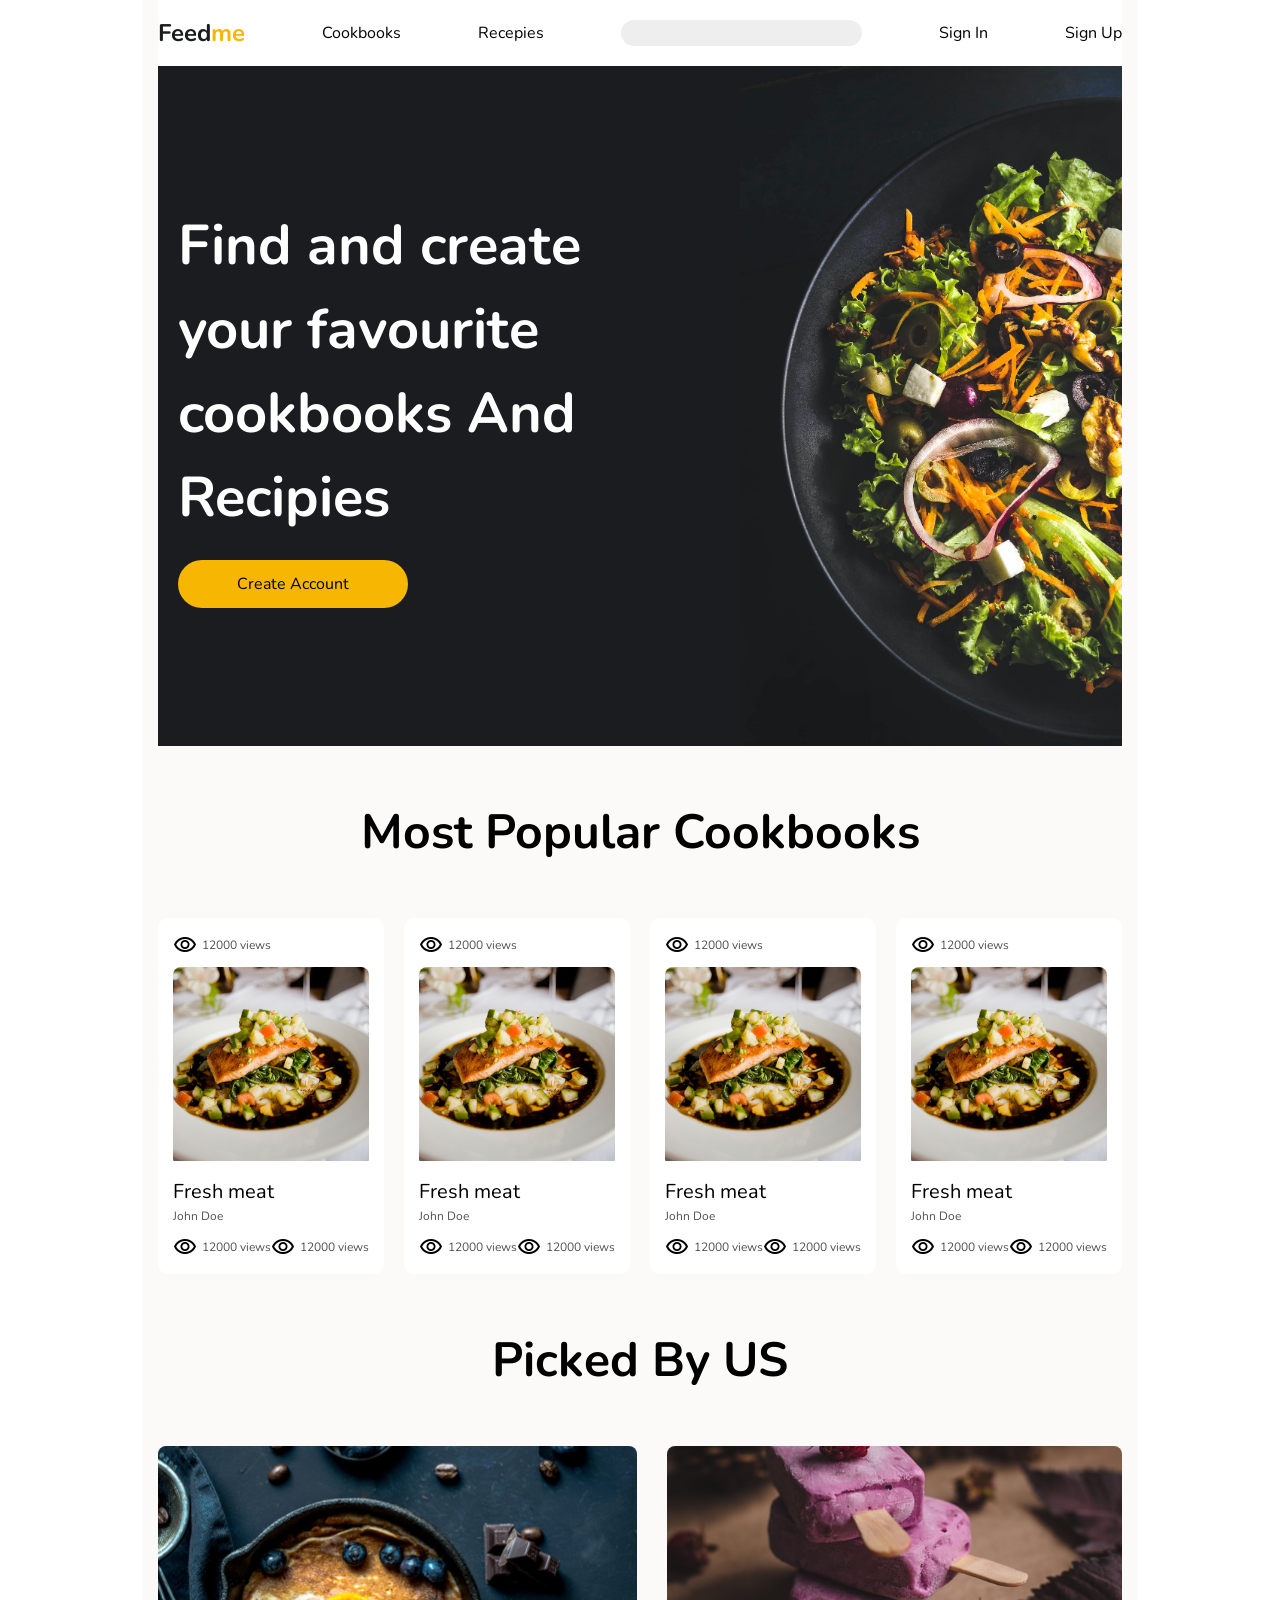
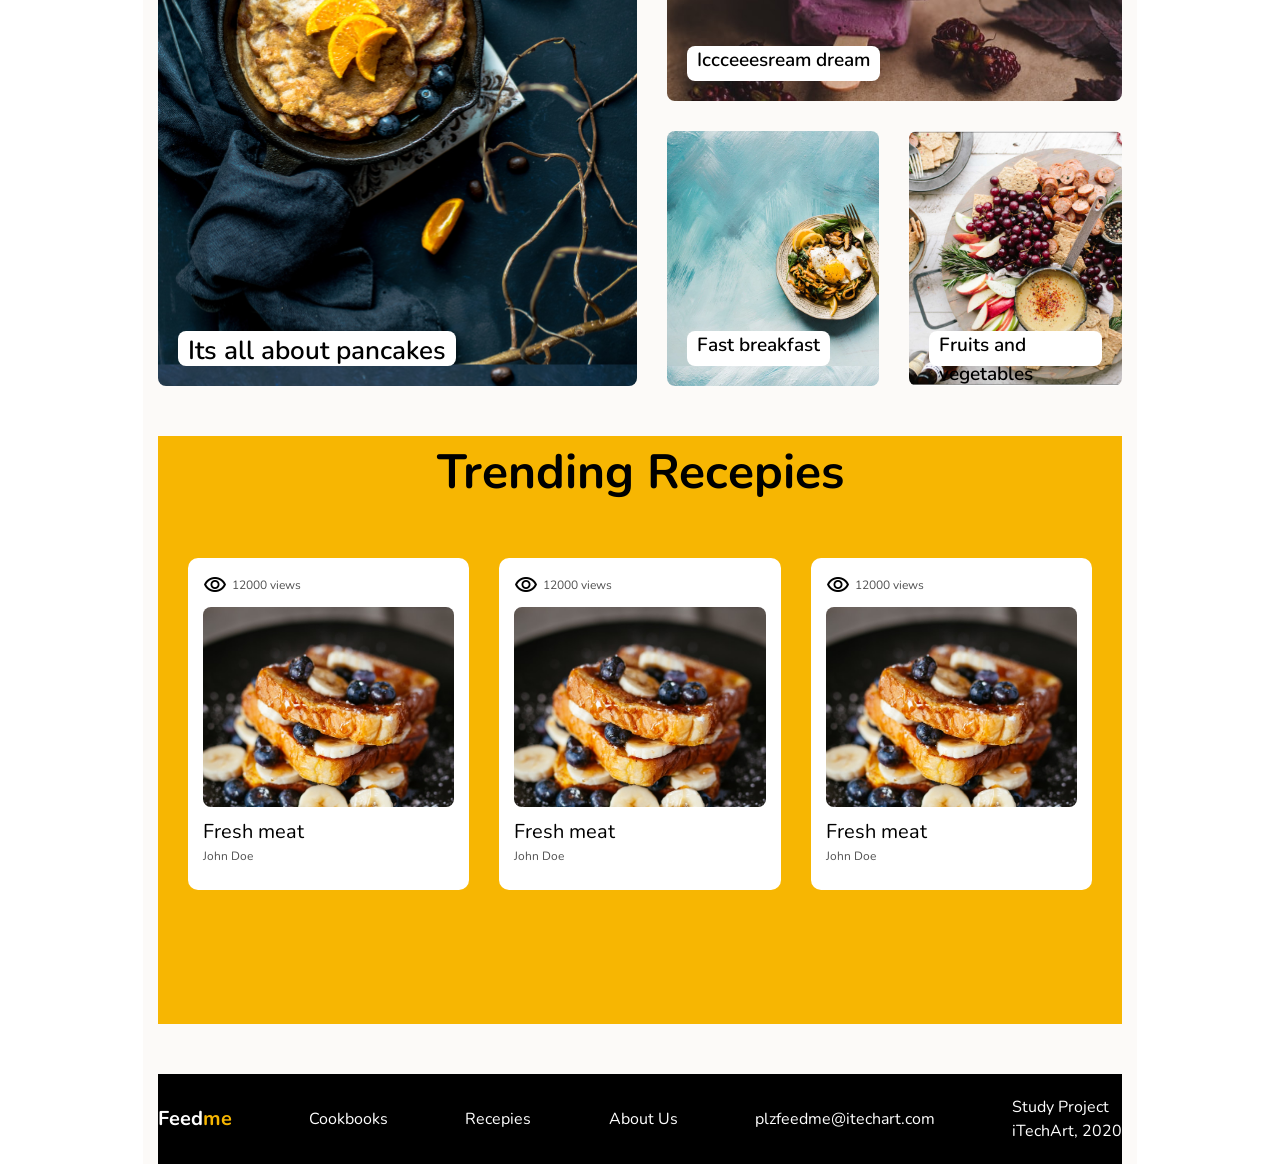
==== mainPage.html @ 3df7fd46 "main page added" ====
<!DOCTYPE html>
<html>
  <head>
    <title>main Page</title>
    <link rel="stylesheet" href="styles/CSSreset.css" />
    <link rel="stylesheet" href="styles/mainPage.css" />
    <link rel="stylesheet" href="styles/margin&padding.css" />
    <link rel="preconnect" href="https://fonts.googleapis.com" />
    <link rel="preconnect" href="https://fonts.gstatic.com" crossorigin />
    <link
      href="https://fonts.googleapis.com/css2?family=Nunito:ital,wght@0,200..1000;1,200..1000&display=swap"
      rel="stylesheet"
    />
    <link
      href="https://fonts.googleapis.com/css2?family=Material+Symbols+Outlined"
      rel="stylesheet"
    />
    <meta name="viewport" content="width=device-width" />
  </head>
  <body>
    <div class="container">
      <div class="main-page">
        <div class="navbar">
          <div class="navbar__items">
            <div class="logo">
              <span class="logo__feed">Feed</span
              ><span class="logo__me">me</span>
            </div>
            <a href="#" class="link-text">Cookbooks</a
            ><a href="#" class="link-text">Recepies</a>
            <input type="text" class="navbar__search" />
            <a href="#" class="link-text">Sign In</a
            ><a href="#" class="link-text">Sign Up</a>
          </div>
        </div>
        <div class="main-page__middle-part">
          <div class="hero">
            <div class="hero__left-part">
              <div class="hero__btn-title">
                <div class="hero__title">
                  Find and create <br />your favourite <br />cookbooks And
                  Recipies
                </div>
                <button class="hero__btn">Create Account</button>
              </div>
            </div>
            <div class="hero__right-part"></div>
          </div>
          <div class="middle-part__top">
            <div class="top__title mb-5 mt-5">
              <div class="title">Most Popular Cookbooks</div>
            </div>
            <div class="top__card-row">
              <div class="card">
                <div class="card__header">
                  <div class="symbol-text">
                    <span class="material-symbols-outlined symbol">
                      visibility
                    </span>

                    <div class="card__text">12000 views</div>
                  </div>
                </div>
                <div class="card__image">
                  <img src="/images/mainPage/imageRow/01.jpg" />
                </div>
                <div class="card__title-author">
                  <div class="card__title">Fresh meat</div>
                  <div class="card__text">John Doe</div>
                </div>
                <div class="card__footer">
                  <div class="symbol-text">
                    <span class="material-symbols-outlined symbol">
                      visibility
                    </span>

                    <div class="card__text">12000 views</div>
                  </div>

                  <div class="symbol-text">
                    <span class="material-symbols-outlined symbol">
                      visibility
                    </span>

                    <div class="card__text">12000 views</div>
                  </div>
                </div>
              </div>
              <div class="card">
                <div class="card__header">
                  <div class="symbol-text">
                    <span class="material-symbols-outlined symbol">
                      visibility
                    </span>

                    <div class="card__text">12000 views</div>
                  </div>
                </div>
                <div class="card__image">
                  <img src="/images/mainPage/imageRow/01.jpg" />
                </div>
                <div class="card__title-author">
                  <div class="card__title">Fresh meat</div>
                  <div class="card__text">John Doe</div>
                </div>
                <div class="card__footer">
                  <div class="symbol-text">
                    <span class="material-symbols-outlined symbol">
                      visibility
                    </span>

                    <div class="card__text">12000 views</div>
                  </div>

                  <div class="symbol-text">
                    <span class="material-symbols-outlined symbol">
                      visibility
                    </span>

                    <div class="card__text">12000 views</div>
                  </div>
                </div>
              </div>
              <div class="card">
                <div class="card__header">
                  <div class="symbol-text">
                    <span class="material-symbols-outlined symbol">
                      visibility
                    </span>

                    <div class="card__text">12000 views</div>
                  </div>
                </div>
                <div class="card__image">
                  <img src="/images/mainPage/imageRow/01.jpg" />
                </div>
                <div class="card__title-author">
                  <div class="card__title">Fresh meat</div>
                  <div class="card__text">John Doe</div>
                </div>
                <div class="card__footer">
                  <div class="symbol-text">
                    <span class="material-symbols-outlined symbol">
                      visibility
                    </span>

                    <div class="card__text">12000 views</div>
                  </div>

                  <div class="symbol-text">
                    <span class="material-symbols-outlined symbol">
                      visibility
                    </span>

                    <div class="card__text">12000 views</div>
                  </div>
                </div>
              </div>
              <div class="card">
                <div class="card__header">
                  <div class="symbol-text">
                    <span class="material-symbols-outlined symbol">
                      visibility
                    </span>

                    <div class="card__text">12000 views</div>
                  </div>
                </div>
                <div class="card__image">
                  <img src="/images/mainPage/imageRow/01.jpg" />
                </div>
                <div class="card__title-author">
                  <div class="card__title">Fresh meat</div>
                  <div class="card__text">John Doe</div>
                </div>
                <div class="card__footer">
                  <div class="symbol-text">
                    <span class="material-symbols-outlined symbol">
                      visibility
                    </span>

                    <div class="card__text">12000 views</div>
                  </div>

                  <div class="symbol-text">
                    <span class="material-symbols-outlined symbol">
                      visibility
                    </span>

                    <div class="card__text">12000 views</div>
                  </div>
                </div>
              </div>
            </div>
          </div>
          <div class="middle-part__center">
            <div class="title mt-5 mb-5">Picked By US</div>
            <div class="main-page__image-grid">
              <div class="image-grid">
                <div class="image-grid__left-part">
                  <div class="image-grid__text-field"></div>
                  <div class="image-grid__text">Its all about pancakes</div>
                </div>
                <div class="image-grid__right-part">
                  <div class="image-grid__rght-top">
                    <div
                      class="image-grid__text --text-image-grid-is-middle-size"
                    >
                      Iccceeesream dream
                    </div>
                  </div>
                  <div class="image-grid__rght-btm">
                    <div class="image-grid__rght-btm-rght">
                      <div
                        class="image-grid__text --text-image-grid-is-middle-size"
                      >
                        Fast breakfast
                      </div>
                    </div>
                    <div class="image-grid__rght-btm-lft">
                      <div
                        class="image-grid__text --text-image-grid-is-middle-size"
                      >
                        Fruits and vegetables
                      </div>
                    </div>
                  </div>
                </div>
              </div>
            </div>
          </div>
          <div class="middle-part__bottom mt-5 mb-5">
            <div class="title mt-5 mb-5">Trending Recepies</div>
            <div class="image-row__bottom">
              <div class="card card--bottom">
                <div class="card__header">
                  <div class="symbol-text">
                    <span class="material-symbols-outlined symbol">
                      visibility
                    </span>

                    <div class="card__text">12000 views</div>
                  </div>
                </div>
                <div class="card__image card__image--bottom"></div>
                <div class="card__title-author">
                  <div class="card__title">Fresh meat</div>
                  <div class="card__text">John Doe</div>
                </div>
              </div>
              <div class="card card--bottom">
                <div class="card__header">
                  <div class="symbol-text">
                    <span class="material-symbols-outlined symbol">
                      visibility
                    </span>

                    <div class="card__text">12000 views</div>
                  </div>
                </div>
                <div class="card__image card__image--bottom"></div>
                <div class="card__title-author">
                  <div class="card__title">Fresh meat</div>
                  <div class="card__text">John Doe</div>
                </div>
              </div>
              <div class="card card--bottom">
                <div class="card__header">
                  <div class="symbol-text">
                    <span class="material-symbols-outlined symbol">
                      visibility
                    </span>

                    <div class="card__text">12000 views</div>
                  </div>
                </div>
                <div class="card__image card__image--bottom"></div>
                <div class="card__title-author">
                  <div class="card__title">Fresh meat</div>
                  <div class="card__text">John Doe</div>
                </div>
              </div>
            </div>
          </div>
          <div class="footer link-text--footer">
            <div class="logo logo--footer">
              <span class="logo__feed">Feed</span
              ><span class="logo__me">me</span>
            </div>
            <a href="#" class="link-text link-text--footer">Cookbooks</a>
            <a href="#" class="link-text link-text--footer">Recepies</a>
            <a href="#" class="link-text link-text--footer">About Us</a>
            <div class="link-text link-text--footer">
              plzfeedme@itechart.com
            </div>
            <div class="link-text link-text--footer">
              <span>Study Project</span><br />
              <span style="font-size: 16px">iTechArt, 2020</span>
            </div>
          </div>
        </div>
      </div>
    </div>
  </body>
</html>
---- styles/CSSreset.css ----
/* 1. Use a more-intuitive box-sizing model */
*,
*::before,
*::after {
  box-sizing: border-box;
}

/* 2. Remove default margin */
* {
  margin: 0;
}

/* 3. Enable keyword animations */
@media (prefers-reduced-motion: no-preference) {
  html {
    interpolate-size: allow-keywords;
  }
}

body {
  /* 4. Add accessible line-height */
  line-height: 1.5;
  /* 5. Improve text rendering */
  -webkit-font-smoothing: antialiased;
}

/* 6. Improve media defaults */
img,
picture,
video,
canvas,
svg {
  display: block;
  max-width: 100%;
}

/* 7. Inherit fonts for form controls */
input,
button,
textarea,
select {
  font: inherit;
}

/* 8. Avoid text overflows */
p,
h1,
h2,
h3,
h4,
h5,
h6 {
  overflow-wrap: break-word;
}

/* 9. Improve line wrapping */
p {
  text-wrap: pretty;
}
h1,
h2,
h3,
h4,
h5,
h6 {
  text-wrap: balance;
}

/*
  10. Create a root stacking context
*/
#root,
#__next {
  isolation: isolate;
}
---- styles/mainPage.css ----
/* body {
  font-family: nunito;
  background-color: #eeeaeb;
  padding-bottom: 1000px;
}
.main-page-container__navbar {
  height: 65px;
  background-color: white;
  display: flex;
  align-items: center;
  justify-content: space-between;
}
.navbar-link__righr-part {
  display: flex;
  column-gap: 100px;
}
.navbar-link__left-part {
  display: flex;
  column-gap: 100px;
}
.navbar-items__logo {
  font-size: 24px;
  font-weight: bold;
}
.logo__right-part {
  color: #f7b602;
}

.navbar-items__link a {
  font-weight: 400;
  font-size: 16px;
  color: black;
  text-decoration: none;
}
.navbar-items__search-field {
}
.navbar-items__search-field input {
  height: 35px;
  border-radius: 37px;
  border-width: 0px;
  background-color: #eeeeee;
  width: 381px;
}
.main-page-container__title {
  background-color: #1b1c20;
  height: 680px;
  display: flex;
  justify-content: space-between;
  align-items: center;
}
.title__left-part {
}
.left-part__title {
  font-size: 56px;
  font-weight: 800;
  color: white;
  width: 640px;
}
.left-part__buttom button {
  color: black;
  width: 230px;
  height: 48px;
  background-color: #f7b602;
  font-size: 20px;
  font-weight: 600;
  border-radius: 38px;
  border-width: 0px;
}
.title__right-part {
  height: 680px;
  width: 45%;
  overflow: hidden;
  position: relative;
}
.title__right-part img {
  height: auto;
  width: 100%;
  position: absolute;
  top: -400px;
  left: 200px;
}
.main-page-container__main {
  display: flex;
  flex-direction: column;
}
.main__title {
  display: flex;
  width: 1fr;
  justify-content: center;
  font-size: 36px;
  color: black;
  font-weight: 700;
}
.main__image-row {
  display: flex;
  justify-content: space-between;
}

.image-row__frame-with-picture {
  border-radius: 10px;
  background-color: white;
  width: 255px;
  padding: 20px 20px 20px 20px;
  display: flex;
  flex-direction: column;
  justify-content: center;
}

.frame-with-picture__icon-text {
  display: flex;
  flex-direction: row;
  align-items: center;
  column-gap: 5px;
}
.material-symbols-outlined {
  font-variation-settings: "FILL" 0, "wght" 400, "GRAD" 0, "opsz" 48;

  font-size: 16px;
  color: #515151;
  vertical-align: middle;
}

.icon-text__text {
  font-size: 12px;
  color: #515151;
  font-weight: 400;
}

.frame-with-picture__image {
  width: 1fr;
  height: 215px;
  border-radius: 8px;
  overflow: hidden;
  position: relative;
}

.frame-with-picture__image img {
  height: auto;
  width: 100%;
  position: absolute;
  top: -100px;
  left: 0px;
}

.frame-with-picture__image-base-set {
  width: 1fr;
  height: 215px;
  border-radius: 8px;
  overflow: hidden;
  position: relative;
}

.frame-with-picture__image-base-set img {
  height: 100%;
  width: 100%;
  position: absolute;
}

.title__title {
  font-size: 20px;
  font-weight: 600;
}
.title__author {
  color: #474747;
  font-size: 12px;
}
.frame-with-picture__footer {
  display: flex;
  justify-content: space-between;
}

.image-grid__images {
  display: flex;
  column-gap: 20px;
}
.images__left-part {
  display: flex;
  align-items: end;
  width: 540px;
  height: 540px;
  background-image: url(/images/mainPage/imageGrid/02.jpg);
  background-size: cover;
  background-position: 0px -120px;
  border-radius: 8px;
  padding: 20px 20px 20px 20px;
}

.left-part__text {
  width: fit-content;
  font-weight: 600px;
  font-size: 26px;
  background-color: white;
  padding: 8px 8px 8px 8px;
  border-radius: 4px;
}
.images__right-part {
  display: flex;
  flex-direction: column;
  align-items: end;
  width: 540px;
  height: 255px;
  background-image: url(/images/mainPage/imageGrid/03.jpg);
  background-size: cover;
  background-position: 0px -270px;
  border-radius: 8px;
  padding: 20px 20px 20px 20px;
}
.image-grid__rght-top {
}
.image-grid__rght-btm {
  display: flex;
}
.image-grid__rght-btm-lft {
  display: flex;
  align-items: end;
  width: 540px;
  height: 255px;
  background-image: url(/images/mainPage/imageGrid/01.jpg);
  background-size: cover;
  background-position: 0px -270px;
  border-radius: 8px;
  padding: 20px 20px 20px 20px;
}

.image-grid__rght-btm-rght {
  display: flex;
  align-items: end;
  width: 540px;
  height: 255px;
  background-image: url(/images/mainPage/imageGrid/04.jpg);
  background-size: cover;
  background-position: 0px -270px;
  border-radius: 8px;
  padding: 20px 20px 20px 20px;
} */

body {
  display: flex;
  justify-content: center;
}
.container {
  display: flex;
  min-height: 100%;
  overflow: hidden;
  flex-direction: column;
}
.main-page {
  font-family: Nunito;
  background-color: #fcfaf8;
  max-width: 1140px;

  padding: 0 15px 0 15px;
}
.navbar {
  padding: 15px 0 15px 0;
  background-color: white;
}
.navbar__items {
  align-items: center;
  display: flex;
  justify-content: space-between;
  column-gap: 20px;
}
.logo {
  font-size: 24px;
  font-weight: 700;
  color: #1b1c20;
}

.logo__me {
  color: #f7b602;
}
.link-text {
  text-decoration: none;
  color: black;
  font-size: 16px;
  font-weight: 400;
}

.logo--footer {
  color: white;
  font-size: 20px;
  text-decoration: none;
}
.navbar__search {
  width: 25%;
  border-width: 0px;
  background-color: #eeeeee;
  border-radius: 37px;
}

.symbol-text {
  display: flex;
  flex-direction: row;
  justify-content: left;
}

.hero {
  display: flex;
  background-color: #1b1c20;
  justify-content: space-between;
  height: 680px;
}
.hero__left-part {
  display: flex;
  flex-direction: row;
  align-items: center;
  width: 50%;
  justify-content: start;
}

.hero__btn-title {
  display: flex;
  flex-direction: column;
  row-gap: 20px;
  padding-left: 20px;
}

.hero__title {
  font-size: 56px;
  color: white;
  font-weight: 700;
  width: 100%;
}
.hero__btn {
  background-color: #f7b602;
  width: 230px;
  color: black;
  border-width: 0px;
  border-radius: 38px;
  height: 48px;
  justify-content: start;
}
.hero__right-part {
  width: 50%;
  background-image: url(/images/mainPage/titleImage.jpg);
  background-size: 150%;
  background-position: 100px -300px;
  overflow: hidden;
  background-repeat: no-repeat;
}

.title {
  color: black;
  font-size: 48px;
  font-weight: 700;
  display: flex;
  justify-content: center;
  align-items: center;
}
.top__card-row {
  display: flex;
  column-gap: 20px;
  justify-content: space-between;
}
.card {
  background-color: white;
  display: flex;
  flex-direction: column;
  width: 25%;
  padding: 15px 15px 15px 15px;
  border-radius: 10px;
}
.card__header {
  margin-bottom: 10px;
}
.symbol-text {
  display: flex;
  flex-direction: row;
  gap: 5px;
  align-items: center;
}

.card__text {
  font-size: 12px;
  color: #515151;
}
.card__image {
  width: 100%;
  height: 200px;
  overflow: hidden;
  position: relative;
  border-radius: 8px;
  margin-bottom: 10px;
}
.card__image img {
  position: absolute;
  object-fit: contain;
  width: auto;
  height: auto;
  top: -100px;
}
.card__title {
  font-size: 20px;
}
.card__title-author {
  margin-bottom: 10px;
}

.card__footer {
  display: flex;
  justify-content: space-between;
}
.middle-part__center {
  display: flex;
  flex-direction: column;
}

.image-grid {
  display: flex;
  flex-direction: row;
  column-gap: 30px;
  justify-content: center;
}
.image-grid__left-part {
  background-image: url(/images/mainPage/imageGrid/02.jpg);
  background-size: cover;
  background-position: -0px -200px;
  width: 50%;
  height: 540px;
  padding: 20px 20px 20px 20px;
  display: flex;
  align-items: end;
  border-radius: 8px;
}

.image-grid__text {
  color: black;
  width: fit-content;
  background-color: white;
  height: 35px;
  font-weight: 600;
  font-size: 26px;
  border-radius: 8px;
  padding: 0 10px 0 10px;
}

.--text-image-grid-is-middle-size {
  font-size: 19px;
}
.image-grid__right-part {
  display: flex;
  flex-direction: column;
  row-gap: 30px;
}
.image-grid__rght-top {
  background-image: url(/images/mainPage/imageGrid/03.jpg);
  background-size: cover;
  background-position: -0px -280px;
  width: 100%;
  height: 50%;
  padding: 20px 20px 20px 20px;
  display: flex;
  align-items: end;
  border-radius: 8px;
}
.image-grid__rght-btm {
  display: flex;
  column-gap: 30px;
}
.image-grid__rght-btm-rght {
  background-image: url(/images/mainPage/imageGrid/01.png);
  background-size: cover;
  background-position: -80px -20px;
  width: 50%;
  height: 100%;
  padding: 20px 20px 20px 20px;
  display: flex;
  align-items: end;
  border-radius: 8px;
}
.image-grid__rght-btm-lft {
  background-image: url(/images/mainPage/imageGrid/04.png);
  background-size: cover;
  background-position: -0px -px;
  width: 50%;
  height: 255px;
  padding: 20px 20px 20px 20px;
  display: flex;
  align-items: end;
  border-radius: 8px;
}

.middle-part__bottom {
  background-color: #f7b602;
  height: 588px;
  padding: 0 30px 0 30px;
}

.card--bottom {
  width: 33.3333%;
  display: flex;
  flex-direction: column;
  justify-content: center;
}
.card__image--bottom {
  background-image: url(/images/mainPage/ImageRowBottom/01.jpg);
  background-repeat: no-repeat;
  background-size: cover;
}

.image-row__bottom {
  display: flex;
  column-gap: 30px;
  justify-content: space-between;
}

.footer {
  align-items: center;
  background-color: black;
  height: 90px;
  display: flex;
  justify-content: space-between;
}

.link-text--footer {
  color: white;
}

@media (max-width: 1140px) {
  .main-page {
    max-width: 970px;
  }

  .image-grid {
    display: flex;
    flex-direction: row;
    column-gap: 30px;
    justify-content: center;
  }
  .image-grid__left-part {
    background-image: url(/images/mainPage/imageGrid/02.jpg);
    background-size: cover;
    background-position: -0px -100px;
    width: 50%;

    padding: 20px 20px 20px 20px;
    display: flex;
    align-items: end;
    border-radius: 8px;
  }

  .image-grid__text {
    color: black;
    width: fit-content;
    background-color: white;
    height: auto;
    font-weight: 600;
    font-size: 26px;
    border-radius: 8px;
    padding: 0 10px 0 10px;
  }

  .--text-image-grid-is-middle-size {
    font-size: 15px;
  }
  .image-grid__right-part {
    display: flex;
    flex-direction: column;
    row-gap: 30px;
  }
  .image-grid__rght-top {
    background-image: url(/images/mainPage/imageGrid/03.jpg);
    background-size: cover;
    background-position: -0px -200px;
    width: 100%;
    height: 50%;
    padding: 20px 20px 20px 20px;
    display: flex;
    align-items: end;
    border-radius: 8px;
  }
  .image-grid__rght-btm {
    display: flex;
    column-gap: 30px;
  }
  .image-grid__rght-btm-rght {
    background-image: url(/images/mainPage/imageGrid/01.png);
    background-size: cover;
    background-position: -150px -20px;
    width: 50%;
    height: 100%;
    padding: 20px 20px 20px 20px;
    display: flex;
    align-items: end;
    border-radius: 8px;
  }
  .image-grid__rght-btm-lft {
    background-image: url(/images/mainPage/imageGrid/04.png);
    background-size: cover;
    background-position: -0px -px;
    width: 50%;
    height: 255px;
    padding: 20px 20px 20px 20px;
    display: flex;
    align-items: end;
    border-radius: 8px;
  }
}

@media (max-width: 992px) {
  .main-page {
    max-width: 750px;
  }
  .hero {
    display: flex;
    background-color: #1b1c20;
    justify-content: space-between;
    height: 680px;
  }
  .hero__left-part {
    display: flex;
    flex-direction: row;
    align-items: center;
    width: 100%;
    justify-content: center;
  }

  .hero__btn-title {
    display: flex;
    flex-direction: column;
    row-gap: 20px;
    padding-left: 20px;
  }

  .hero__title {
    font-size: 56px;
    color: white;
    font-weight: 700;
    width: 100%;
    text-align: center;
  }
  .hero__btn {
    background-color: #f7b602;
    width: 230px;
    color: black;
    border-width: 0px;
    border-radius: 38px;
    height: 48px;
    margin: auto;
  }
  .hero__right-part {
    width: 0%;
    background-image: none;
  }
  .top__card-row {
    display: grid;
    grid-template-columns: 1fr 1fr;
    grid-template-rows: auto;
    gap: 20px;
  }

  .card {
    background-color: white;
    display: flex;
    width: 100%;
    flex-direction: column;
    padding: 15px 15px 15px 15px;
    border-radius: 10px;
  }
  .card__header {
    margin-bottom: 10px;
  }
  .symbol-text {
    display: flex;
    flex-direction: row;
    gap: 5px;
    align-items: center;
  }

  .card__text {
    font-size: 12px;
    color: #515151;
  }
  .card__image {
    width: 100%;
    height: 200px;
    overflow: hidden;
    position: relative;
    border-radius: 8px;
    margin-bottom: 10px;
  }
  .card__image img {
    position: absolute;
    object-fit: contain;
    width: auto;
    height: auto;
    top: -200px;
  }
  .card__title {
    font-size: 20px;
  }
  .card__title-author {
    margin-bottom: 10px;
  }

  .card__footer {
    display: flex;
    justify-content: space-between;
  }
  .image-grid {
    display: flex;
    flex-direction: row;
    column-gap: 10px;
    justify-content: center;
  }
  .image-grid__left-part {
    background-image: url(/images/mainPage/imageGrid/02.jpg);
    background-size: cover;
    background-position: -0px -150px;
    width: 50%;
    height: 300px;
    padding: 20px 20px 20px 20px;
    display: flex;
    align-items: end;
    border-radius: 8px;
  }

  .image-grid__text {
    color: black;
    width: fit-content;
    background-color: white;
    height: auto;
    font-weight: 600;
    font-size: 20px;
    border-radius: 8px;
    padding: 0 10px 0 10px;
  }

  .--text-image-grid-is-middle-size {
    font-size: 15px;
  }
  .image-grid__right-part {
    display: flex;
    flex-direction: column;
    row-gap: 10px;
  }
  .image-grid__rght-top {
    background-image: url(/images/mainPage/imageGrid/03.jpg);
    background-size: cover;
    background-position: -0px -210px;
    width: 100%;
    height: 145px;
    padding: 20px 20px 20px 20px;
    display: flex;
    align-items: end;
    border-radius: 8px;
  }
  .image-grid__rght-btm {
    display: flex;
    column-gap: 10px;
  }
  .image-grid__rght-btm-rght {
    background-image: url(/images/mainPage/imageGrid/01.png);
    background-size: cover;
    background-size: 180%;
    background-position: -90px -80px;
    width: 50%;
    height: 145px;
    padding: 20px 20px 20px 20px;
    display: flex;
    align-items: end;
    border-radius: 8px;
  }
  .image-grid__rght-btm-lft {
    background-image: url(/images/mainPage/imageGrid/04.png);
    background-size: cover;
    background-position: -0px -px;
    width: 50%;
    height: 145px;
    padding: 20px 20px 20px 20px;
    display: flex;
    align-items: end;
    border-radius: 8px;
  }
  .image-row__bottom {
    display: flex;
    column-gap: 10px;
    justify-content: space-between;
  }
  .card__image--bottom {
    background-image: url(/images/mainPage/ImageRowBottom/01.jpg);
    background-repeat: no-repeat;
    background-size: cover;
  }
}

@media (max-width: 768px) {
  .main-page {
    max-width: none;
  }
}
---- styles/margin&padding.css ----
:root {
  --space-1: 10px;
  --space-2: 20px;
  --space-3: 30px;
  --space-4: 40px;
  --space-5: 50px;
  --space-6: 60px;
  --space-7: 70px;
  --space-8: 80px;
  --space-9: 90px;
  --space-10: 100px;
  --space-11: 110px;
  --space-12: 120px;
  --space-13: 130px;
  --space-14: 140px;
  --space-15: 150px;
  --space-16: 160px;
  --space-17: 170px;
  --space-18: 180px;
  --space-19: 190px;
  --space-20: 200px;
}

/* ---------- MARGIN ---------- */
.ml-1 {
  margin-left: var(--space-1);
}
.ml-2 {
  margin-left: var(--space-2);
}
.ml-3 {
  margin-left: var(--space-3);
}
.ml-4 {
  margin-left: var(--space-4);
}
.ml-5 {
  margin-left: var(--space-5);
}
.ml-6 {
  margin-left: var(--space-6);
}
.ml-7 {
  margin-left: var(--space-7);
}
.ml-8 {
  margin-left: var(--space-8);
}
.ml-9 {
  margin-left: var(--space-9);
}
.ml-10 {
  margin-left: var(--space-10);
}
.ml-11 {
  margin-left: var(--space-11);
}
.ml-12 {
  margin-left: var(--space-12);
}
.ml-13 {
  margin-left: var(--space-13);
}
.ml-14 {
  margin-left: var(--space-14);
}
.ml-15 {
  margin-left: var(--space-15);
}
.ml-16 {
  margin-left: var(--space-16);
}
.ml-17 {
  margin-left: var(--space-17);
}
.ml-18 {
  margin-left: var(--space-18);
}
.ml-19 {
  margin-left: var(--space-19);
}
.ml-20 {
  margin-left: var(--space-20);
}

.mr-1 {
  margin-right: var(--space-1);
}
.mr-2 {
  margin-right: var(--space-2);
}
.mr-3 {
  margin-right: var(--space-3);
}
.mr-4 {
  margin-right: var(--space-4);
}
.mr-5 {
  margin-right: var(--space-5);
}
.mr-6 {
  margin-right: var(--space-6);
}
.mr-7 {
  margin-right: var(--space-7);
}
.mr-8 {
  margin-right: var(--space-8);
}
.mr-9 {
  margin-right: var(--space-9);
}
.mr-10 {
  margin-right: var(--space-10);
}
.mr-11 {
  margin-right: var(--space-11);
}
.mr-12 {
  margin-right: var(--space-12);
}
.mr-13 {
  margin-right: var(--space-13);
}
.mr-14 {
  margin-right: var(--space-14);
}
.mr-15 {
  margin-right: var(--space-15);
}
.mr-16 {
  margin-right: var(--space-16);
}
.mr-17 {
  margin-right: var(--space-17);
}
.mr-18 {
  margin-right: var(--space-18);
}
.mr-19 {
  margin-right: var(--space-19);
}
.mr-20 {
  margin-right: var(--space-20);
}

.mt-1 {
  margin-top: var(--space-1);
}
.mt-2 {
  margin-top: var(--space-2);
}
.mt-3 {
  margin-top: var(--space-3);
}
.mt-4 {
  margin-top: var(--space-4);
}
.mt-5 {
  margin-top: var(--space-5);
}
.mt-6 {
  margin-top: var(--space-6);
}
.mt-7 {
  margin-top: var(--space-7);
}
.mt-8 {
  margin-top: var(--space-8);
}
.mt-9 {
  margin-top: var(--space-9);
}
.mt-10 {
  margin-top: var(--space-10);
}
.mt-11 {
  margin-top: var(--space-11);
}
.mt-12 {
  margin-top: var(--space-12);
}
.mt-13 {
  margin-top: var(--space-13);
}
.mt-14 {
  margin-top: var(--space-14);
}
.mt-15 {
  margin-top: var(--space-15);
}
.mt-16 {
  margin-top: var(--space-16);
}
.mt-17 {
  margin-top: var(--space-17);
}
.mt-18 {
  margin-top: var(--space-18);
}
.mt-19 {
  margin-top: var(--space-19);
}
.mt-20 {
  margin-top: var(--space-20);
}

.mb-1 {
  margin-bottom: var(--space-1);
}
.mb-2 {
  margin-bottom: var(--space-2);
}
.mb-3 {
  margin-bottom: var(--space-3);
}
.mb-4 {
  margin-bottom: var(--space-4);
}
.mb-5 {
  margin-bottom: var(--space-5);
}
.mb-6 {
  margin-bottom: var(--space-6);
}
.mb-7 {
  margin-bottom: var(--space-7);
}
.mb-8 {
  margin-bottom: var(--space-8);
}
.mb-9 {
  margin-bottom: var(--space-9);
}
.mb-10 {
  margin-bottom: var(--space-10);
}
.mb-11 {
  margin-bottom: var(--space-11);
}
.mb-12 {
  margin-bottom: var(--space-12);
}
.mb-13 {
  margin-bottom: var(--space-13);
}
.mb-14 {
  margin-bottom: var(--space-14);
}
.mb-15 {
  margin-bottom: var(--space-15);
}
.mb-16 {
  margin-bottom: var(--space-16);
}
.mb-17 {
  margin-bottom: var(--space-17);
}
.mb-18 {
  margin-bottom: var(--space-18);
}
.mb-19 {
  margin-bottom: var(--space-19);
}
.mb-20 {
  margin-bottom: var(--space-20);
}

/* ---------- PADDING ---------- */
.pl-1 {
  padding-left: var(--space-1);
}
.pl-2 {
  padding-left: var(--space-2);
}
.pl-3 {
  padding-left: var(--space-3);
}
.pl-4 {
  padding-left: var(--space-4);
}
.pl-5 {
  padding-left: var(--space-5);
}
.pl-6 {
  padding-left: var(--space-6);
}
.pl-7 {
  padding-left: var(--space-7);
}
.pl-8 {
  padding-left: var(--space-8);
}
.pl-9 {
  padding-left: var(--space-9);
}
.pl-10 {
  padding-left: var(--space-10);
}
.pl-11 {
  padding-left: var(--space-11);
}
.pl-12 {
  padding-left: var(--space-12);
}
.pl-13 {
  padding-left: var(--space-13);
}
.pl-14 {
  padding-left: var(--space-14);
}
.pl-15 {
  padding-left: var(--space-15);
}
.pl-16 {
  padding-left: var(--space-16);
}
.pl-17 {
  padding-left: var(--space-17);
}
.pl-18 {
  padding-left: var(--space-18);
}
.pl-19 {
  padding-left: var(--space-19);
}
.pl-20 {
  padding-left: var(--space-20);
}

.pr-1 {
  padding-right: var(--space-1);
}
.pr-2 {
  padding-right: var(--space-2);
}
.pr-3 {
  padding-right: var(--space-3);
}
.pr-4 {
  padding-right: var(--space-4);
}
.pr-5 {
  padding-right: var(--space-5);
}
.pr-6 {
  padding-right: var(--space-6);
}
.pr-7 {
  padding-right: var(--space-7);
}
.pr-8 {
  padding-right: var(--space-8);
}
.pr-9 {
  padding-right: var(--space-9);
}
.pr-10 {
  padding-right: var(--space-10);
}
.pr-11 {
  padding-right: var(--space-11);
}
.pr-12 {
  padding-right: var(--space-12);
}
.pr-13 {
  padding-right: var(--space-13);
}
.pr-14 {
  padding-right: var(--space-14);
}
.pr-15 {
  padding-right: var(--space-15);
}
.pr-16 {
  padding-right: var(--space-16);
}
.pr-17 {
  padding-right: var(--space-17);
}
.pr-18 {
  padding-right: var(--space-18);
}
.pr-19 {
  padding-right: var(--space-19);
}
.pr-20 {
  padding-right: var(--space-20);
}

.pt-1 {
  padding-top: var(--space-1);
}
.pt-2 {
  padding-top: var(--space-2);
}
.pt-3 {
  padding-top: var(--space-3);
}
.pt-4 {
  padding-top: var(--space-4);
}
.pt-5 {
  padding-top: var(--space-5);
}
.pt-6 {
  padding-top: var(--space-6);
}
.pt-7 {
  padding-top: var(--space-7);
}
.pt-8 {
  padding-top: var(--space-8);
}
.pt-9 {
  padding-top: var(--space-9);
}
.pt-10 {
  padding-top: var(--space-10);
}
.pt-11 {
  padding-top: var(--space-11);
}
.pt-12 {
  padding-top: var(--space-12);
}
.pt-13 {
  padding-top: var(--space-13);
}
.pt-14 {
  padding-top: var(--space-14);
}
.pt-15 {
  padding-top: var(--space-15);
}
.pt-16 {
  padding-top: var(--space-16);
}
.pt-17 {
  padding-top: var(--space-17);
}
.pt-18 {
  padding-top: var(--space-18);
}
.pt-19 {
  padding-top: var(--space-19);
}
.pt-20 {
  padding-top: var(--space-20);
}

.pb-1 {
  padding-bottom: var(--space-1);
}
.pb-2 {
  padding-bottom: var(--space-2);
}
.pb-3 {
  padding-bottom: var(--space-3);
}
.pb-4 {
  padding-bottom: var(--space-4);
}
.pb-5 {
  padding-bottom: var(--space-5);
}
.pb-6 {
  padding-bottom: var(--space-6);
}
.pb-7 {
  padding-bottom: var(--space-7);
}
.pb-8 {
  padding-bottom: var(--space-8);
}
.pb-9 {
  padding-bottom: var(--space-9);
}
.pb-10 {
  padding-bottom: var(--space-10);
}
.pb-11 {
  padding-bottom: var(--space-11);
}
.pb-12 {
  padding-bottom: var(--space-12);
}
.pb-13 {
  padding-bottom: var(--space-13);
}
.pb-14 {
  padding-bottom: var(--space-14);
}
.pb-15 {
  padding-bottom: var(--space-15);
}
.pb-16 {
  padding-bottom: var(--space-16);
}
.pb-17 {
  padding-bottom: var(--space-17);
}
.pb-18 {
  padding-bottom: var(--space-18);
}
.pb-19 {
  padding-bottom: var(--space-19);
}
.pb-20 {
  padding-bottom: var(--space-20);
}
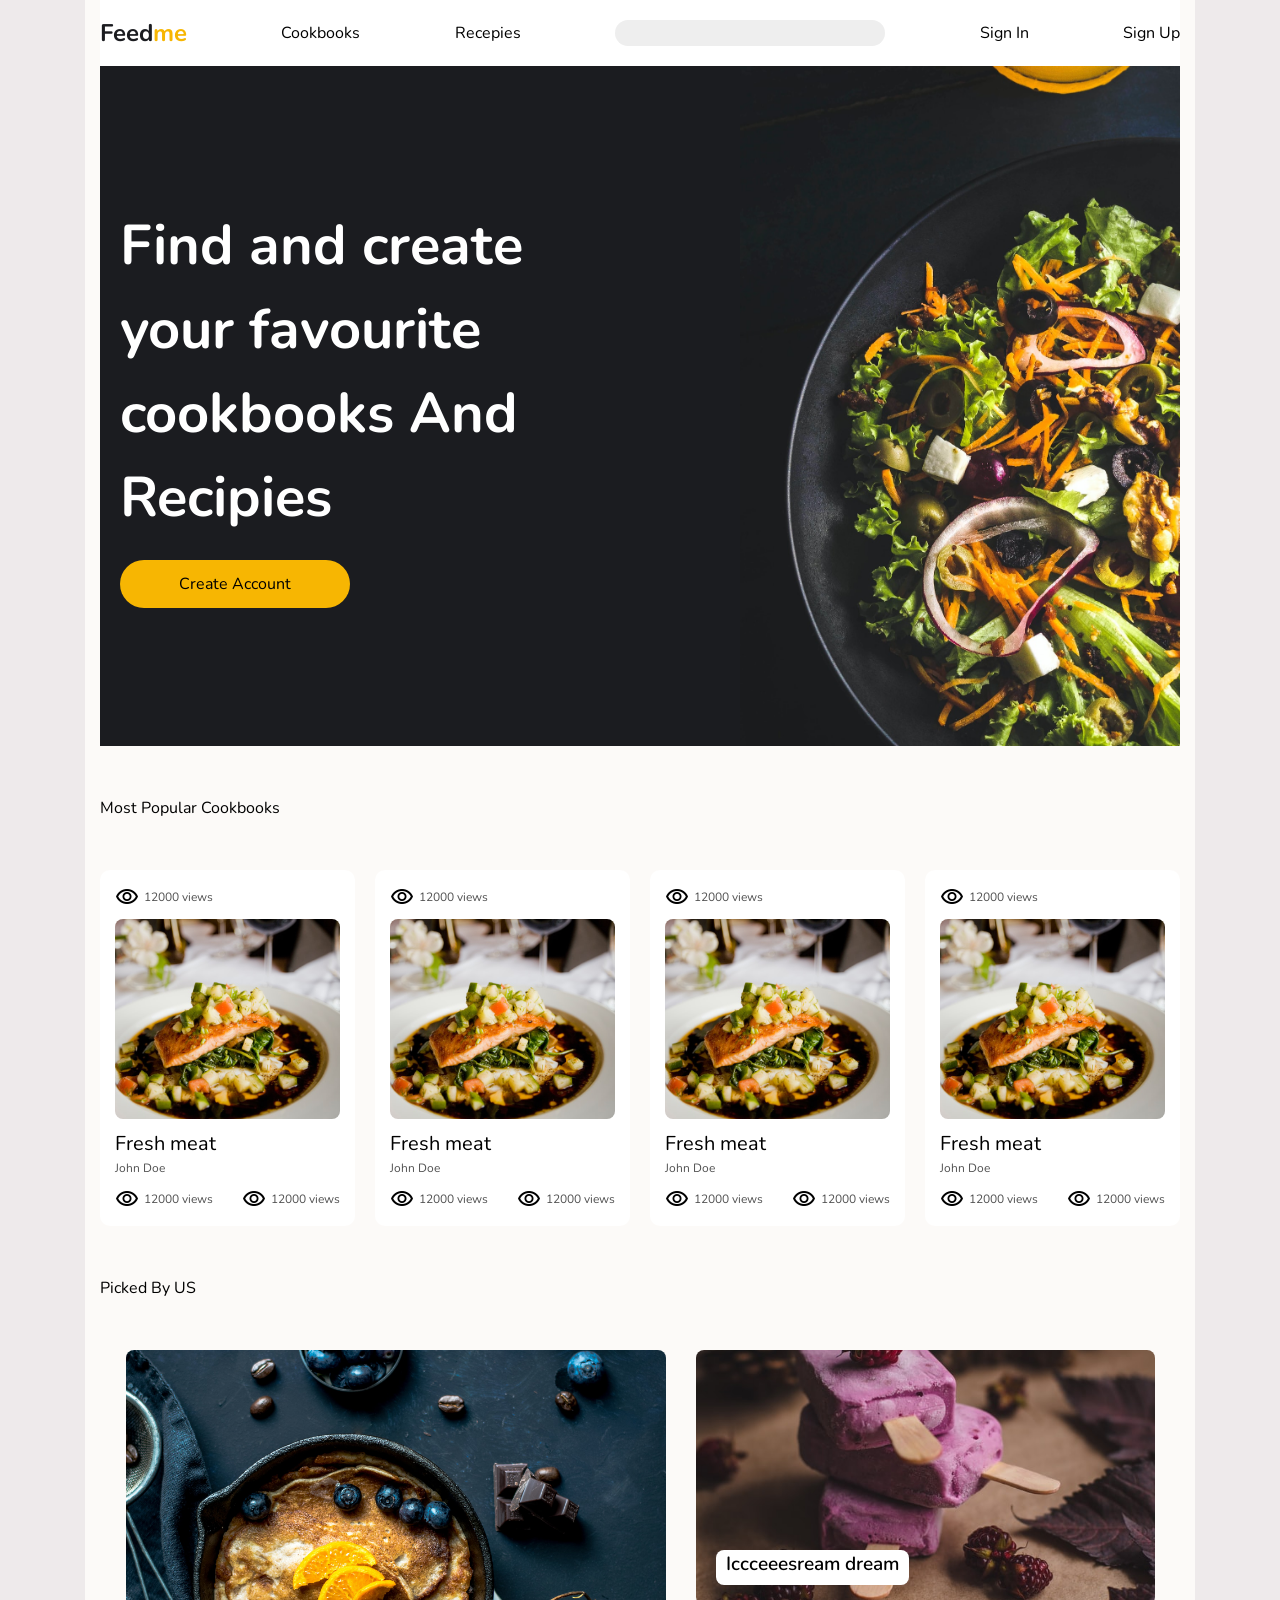
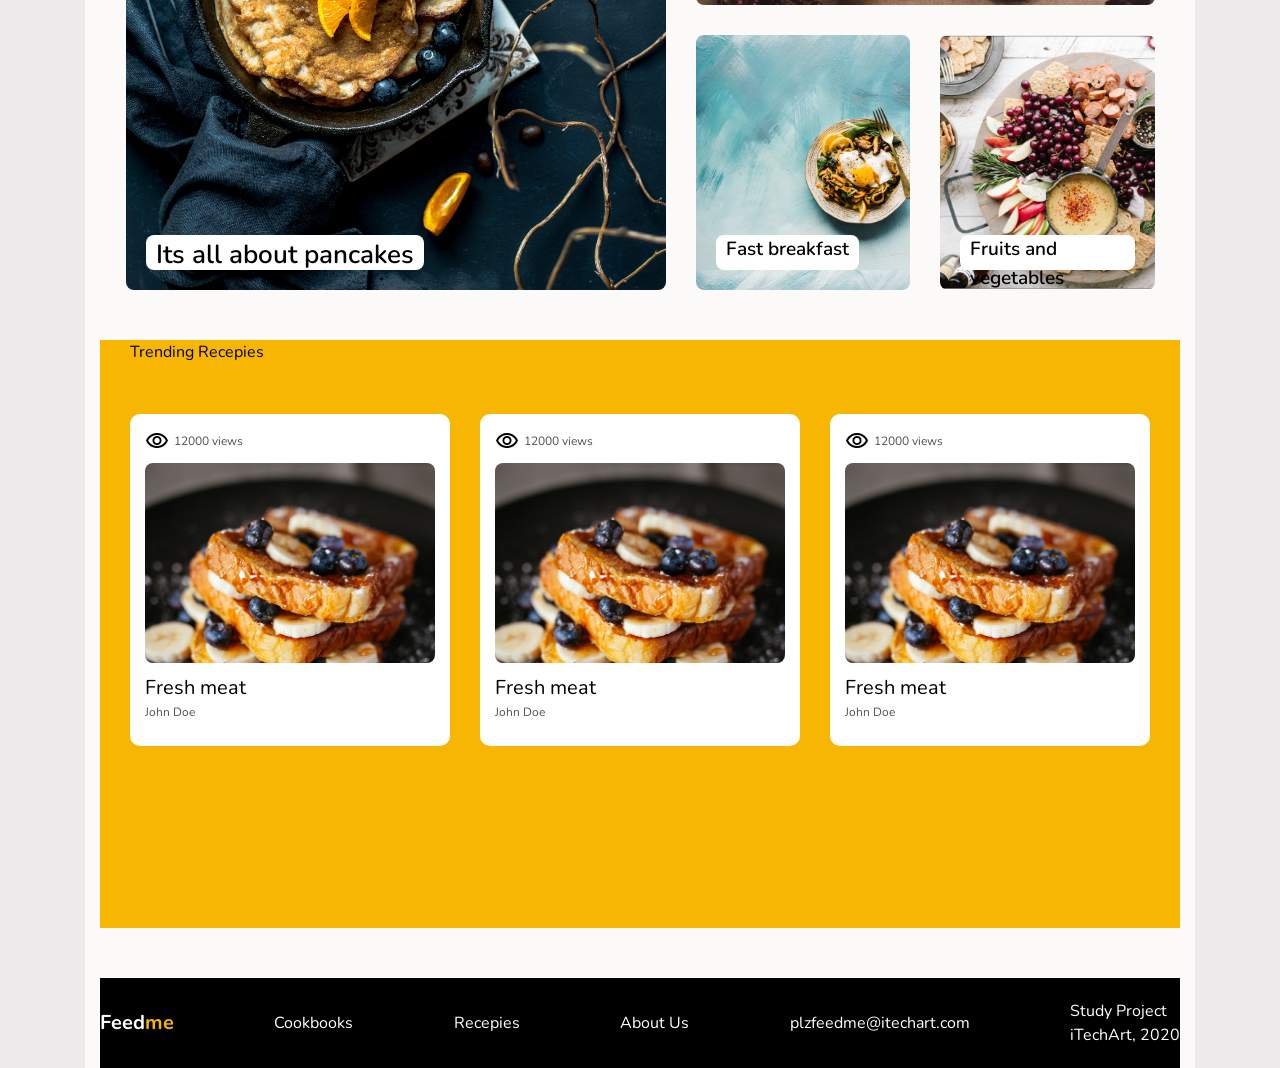
==== commit a2620953: "main-page changed" ====
--- a/mainPage.html
+++ b/mainPage.html
@@ -22,7 +22,7 @@
       <div class="main-page">
         <div class="navbar">
           <div class="navbar__items">
-            <div class="logo">
+            <div class="logo logo--small">
               <span class="logo__feed">Feed</span
               ><span class="logo__me">me</span>
             </div>
@@ -283,7 +283,7 @@
             </div>
           </div>
           <div class="footer link-text--footer">
-            <div class="logo logo--footer">
+            <div class="logo logo--footer logo--small">
               <span class="logo__feed">Feed</span
               ><span class="logo__me">me</span>
             </div>
--- a/styles/mainPage.css
+++ b/styles/mainPage.css
@@ -234,16 +234,16 @@
   padding: 20px 20px 20px 20px;
 } */
 
-body {
+/* body {
   display: flex;
   justify-content: center;
-}
-.container {
+} */
+/* .container {
   display: flex;
   min-height: 100%;
   overflow: hidden;
   flex-direction: column;
-}
+} */
 .main-page {
   font-family: Nunito;
   background-color: #fcfaf8;
@@ -262,9 +262,16 @@
   column-gap: 20px;
 }
 .logo {
-  font-size: 24px;
   font-weight: 700;
   color: #1b1c20;
+}
+
+.logo--small {
+  font-size: 24px;
+}
+
+.logo--large {
+  font-size: 50px;
 }
 
 .logo__me {
@@ -340,14 +347,14 @@
   background-repeat: no-repeat;
 }
 
-.title {
+/* .title {
   color: black;
   font-size: 48px;
   font-weight: 700;
   display: flex;
   justify-content: center;
   align-items: center;
-}
+} */
 .top__card-row {
   display: flex;
   column-gap: 20px;
@@ -790,3 +797,349 @@
     max-width: none;
   }
 }
+
+body {
+  background-color: #fcfaf8;
+  font-family: Nunito;
+  font-size: 16px;
+  font-weight: 400;
+  color: black;
+
+  background-color: #eeeaeb;
+}
+
+.typography {
+  font-family: Nunito;
+  font-size: 16px;
+  font-weight: 400;
+  color: black;
+}
+
+.typography--grey {
+  color: #575757;
+}
+
+.typography--title {
+  font-size: 56px;
+  font-weight: 700;
+}
+
+.typography--subtitle {
+  font-size: 36px;
+  font-weight: 600;
+}
+.typography--title-small {
+  font-size: 26px;
+  font-weight: 600;
+}
+
+.container {
+  max-width: 1140px;
+  padding: 0 15px;
+  margin: 0 auto;
+  display: flex;
+  flex-direction: column;
+  gap: 120px;
+}
+
+.metrics {
+  gap: 10px;
+  display: flex;
+  align-items: center;
+  color: #515151;
+}
+
+.metrics--is-large {
+  font-size: 20px;
+}
+
+.metrics--is-small {
+  font-size: 12px;
+}
+
+/* ---------------header----------------------------- */
+
+.header-section {
+  display: flex;
+  flex-direction: column;
+  gap: 30px;
+}
+
+.author {
+  font-size: 24px;
+  font-weight: 600;
+  color: #f7b602;
+}
+.header-section__content {
+  display: flex;
+  gap: 40px;
+}
+.header-section__image {
+  min-height: 350px;
+  max-height: 350px;
+  width: 550px;
+  min-width: 525px;
+  overflow: hidden;
+  border-radius: 10px;
+  position: relative;
+}
+
+.header-section__image img {
+  position: absolute;
+  top: -270px;
+  object-fit: cover;
+  transform: scale(1);
+}
+
+.header-section__text {
+  display: flex;
+  flex-direction: column;
+}
+
+.header-section__bottom {
+  display: flex;
+  justify-content: space-between;
+}
+
+.header-section__likes-comments {
+  display: flex;
+  width: 100%;
+  gap: 250px;
+}
+
+.header-section__button {
+  min-width: 210px;
+}
+
+.header-section__button button {
+  font-size: 16px;
+}
+
+/* ---------------recepies----------------------------- */
+
+.recepies-section {
+  display: flex;
+  flex-direction: column;
+  gap: 20px;
+}
+
+.recipe-card {
+  border-radius: 10px;
+  background-color: white;
+  display: flex;
+  flex-direction: row;
+  padding: 20px;
+  gap: 30px;
+}
+.recipe-card__image {
+  min-width: 235px;
+  width: 235px;
+  min-height: 178px;
+  height: 178px;
+  position: relative;
+  overflow: hidden;
+  border-radius: 10px;
+}
+
+.recipe-card__image img {
+  position: absolute;
+  object-fit: contain;
+  top: -150px;
+  transform: scale(1);
+}
+
+.recipe-card__content {
+  display: flex;
+  flex-direction: column;
+}
+.recipe-card__title {
+  font-size: 24px;
+  font-weight: 600;
+}
+.recipe-card__author {
+  font-size: 12px;
+  font-weight: 400;
+  color: #626262;
+  margin-bottom: 10px;
+}
+.recipe-card-text {
+  font-size: 14px;
+  color: #404040;
+  margin-bottom: 10px;
+}
+.recepi-card__bottom {
+  display: flex;
+  justify-content: space-between;
+}
+
+.recepi-card__button {
+  display: flex;
+  flex-direction: row;
+  width: 80px;
+}
+
+.recepi-card__metrics {
+  display: flex;
+  gap: 40px;
+}
+/* ---------------comments----------------------------- */
+
+.comments-section {
+  display: block;
+}
+
+.comments-section__post-form {
+  margin-top: 40px;
+}
+.post-form {
+  display: flex;
+  gap: 15px;
+}
+.post-form__input-field {
+  width: 100%;
+}
+.input-field {
+  background-color: #ffffff;
+  border-radius: 10px;
+  border-width: 1px;
+  border-color: #e1e1e1;
+  height: 48px;
+  border-style: solid;
+  padding: 0 15px;
+  width: 100%;
+}
+.post-form__button {
+  width: 134px;
+}
+.button {
+  background-color: #f7b602;
+  height: 48px;
+  border-radius: 10px;
+  border-width: 0;
+  padding: 0 15px;
+  width: 100%;
+  font-size: 18px;
+  font-weight: 600;
+}
+
+.button--is-white {
+  color: #f7b602;
+  background-color: white;
+  border-width: 1px;
+  border-style: solid;
+  border-color: #f7b602;
+}
+
+.comments-section__comments {
+  padding: 40px 0;
+}
+.comments {
+  display: flex;
+  flex-direction: column;
+  gap: 60px;
+}
+.comment {
+  width: 100%;
+  display: flex;
+  gap: 15px;
+}
+.comment__img {
+  width: 76px;
+  min-width: 76px;
+  height: 76px;
+  overflow: hidden;
+  border-radius: 10px;
+}
+
+.comment__info {
+  display: flex;
+  gap: 15px;
+  align-items: baseline;
+}
+.comment__author {
+  color: #f7b602;
+  font-weight: 600;
+  font-size: 20px;
+}
+.comment__time {
+  font-size: 12px;
+  font-weight: 400;
+  color: #7e7e7e;
+}
+.comment__text {
+  color: #2f2f2f;
+  font-size: 16px;
+  font-weight: 400;
+}
+
+/* ------------------welcome-page-------------------- */
+
+.container__main-page {
+  height: 100vh;
+  max-width: 1140px;
+  padding: 0 15px;
+  margin: 0 auto;
+  background-image: url(/images/welcomePage.jpg);
+  background-size: 70%;
+  background-repeat: no-repeat;
+  background-position: 500px -40px;
+  display: flex;
+}
+
+.input-section {
+  padding: 70px;
+  max-width: 555px;
+  width: 555px;
+  background-color: white;
+  border-radius: 16px;
+  max-height: fit-content;
+}
+.input-section__logo {
+  margin-bottom: 30px;
+}
+
+.input-section__title {
+  font-size: 32px;
+}
+
+.link {
+  color: #f7b602;
+  text-decoration: none;
+}
+
+.input-section__input-fields {
+  display: flex;
+  flex-direction: column;
+  gap: 40px;
+  margin-top: 50px;
+  margin-bottom: 60px;
+}
+
+.input-section__input {
+  display: flex;
+  flex-direction: column;
+  gap: 10px;
+}
+.input-field {
+  display: flex;
+  justify-content: space-between;
+}
+.input-section__button-link {
+  height: 48px;
+}
+.button-link {
+  display: flex;
+  justify-content: center;
+  background-color: #f7b602;
+  color: black;
+  border-radius: 10px;
+  height: 100%;
+  width: 100%;
+  align-items: center;
+  text-decoration: none;
+}
+
+.input-section__password {
+  display: flex;
+  justify-content: space-between;
+}
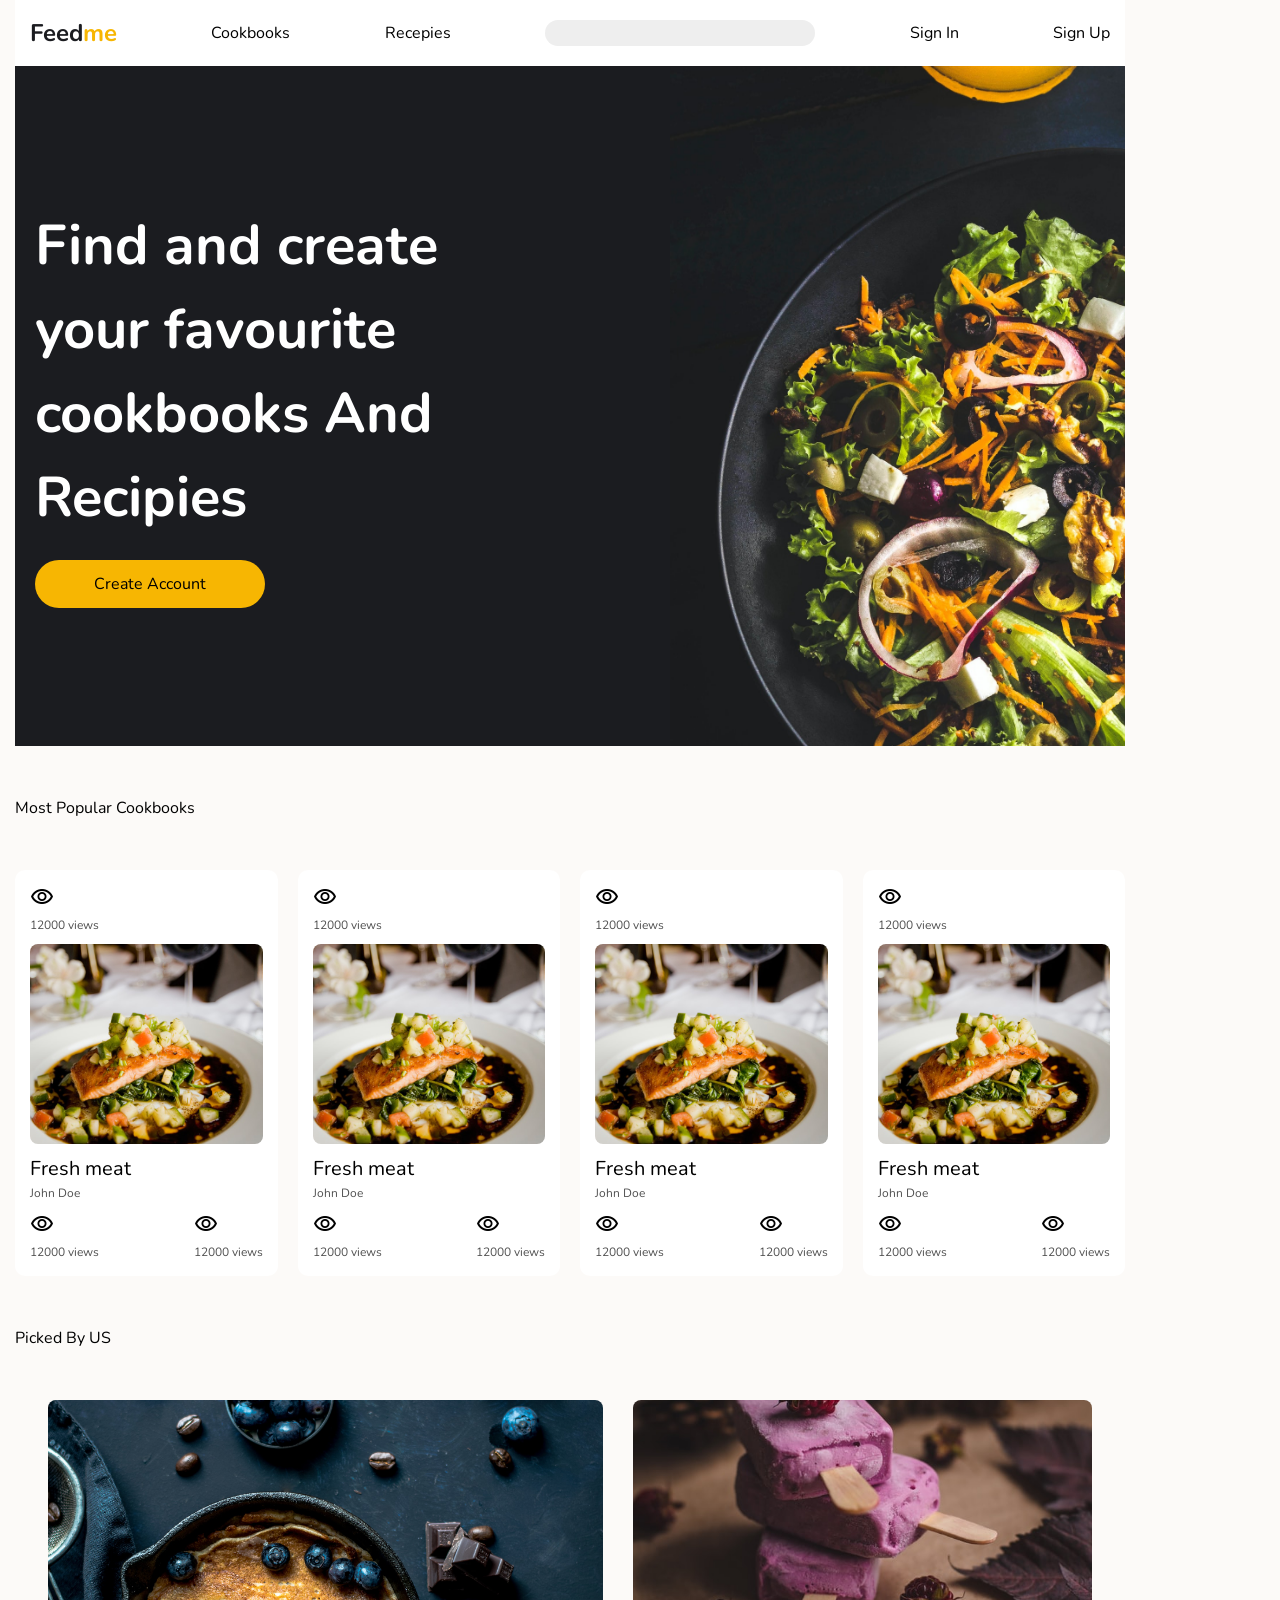
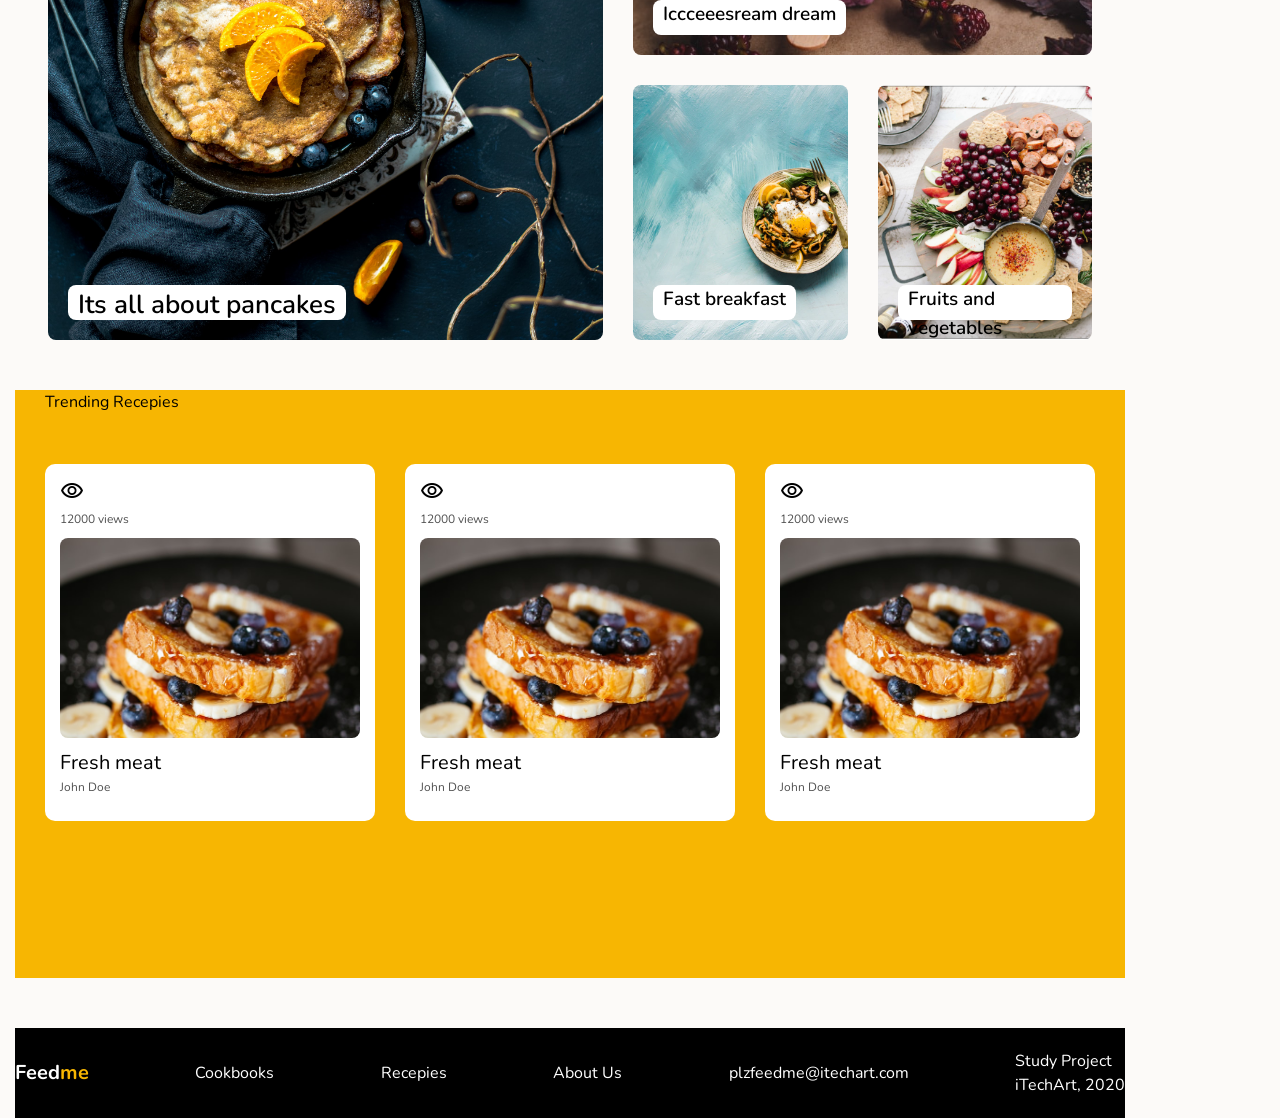
==== commit b141f4f9: "card-image style was created and now can be reusable" ====
--- a/mainPage.html
+++ b/mainPage.html
@@ -3,7 +3,7 @@
   <head>
     <title>main Page</title>
     <link rel="stylesheet" href="styles/CSSreset.css" />
-    <link rel="stylesheet" href="styles/mainPage.css" />
+    <link rel="stylesheet" href="styles/styles.css" />
     <link rel="stylesheet" href="styles/margin&padding.css" />
     <link rel="preconnect" href="https://fonts.googleapis.com" />
     <link rel="preconnect" href="https://fonts.gstatic.com" crossorigin />
@@ -18,285 +18,249 @@
     <meta name="viewport" content="width=device-width" />
   </head>
   <body>
-    <div class="container">
-      <div class="main-page">
-        <div class="navbar">
-          <div class="navbar__items">
-            <div class="logo logo--small">
-              <span class="logo__feed">Feed</span
-              ><span class="logo__me">me</span>
-            </div>
-            <a href="#" class="link-text">Cookbooks</a
-            ><a href="#" class="link-text">Recepies</a>
-            <input type="text" class="navbar__search" />
-            <a href="#" class="link-text">Sign In</a
-            ><a href="#" class="link-text">Sign Up</a>
-          </div>
-        </div>
-        <div class="main-page__middle-part">
-          <div class="hero">
-            <div class="hero__left-part">
-              <div class="hero__btn-title">
-                <div class="hero__title">
-                  Find and create <br />your favourite <br />cookbooks And
-                  Recipies
-                </div>
-                <button class="hero__btn">Create Account</button>
-              </div>
-            </div>
-            <div class="hero__right-part"></div>
-          </div>
-          <div class="middle-part__top">
-            <div class="top__title mb-5 mt-5">
-              <div class="title">Most Popular Cookbooks</div>
-            </div>
-            <div class="top__card-row">
-              <div class="card">
-                <div class="card__header">
-                  <div class="symbol-text">
-                    <span class="material-symbols-outlined symbol">
-                      visibility
-                    </span>
-
-                    <div class="card__text">12000 views</div>
+    <div class="main-page">
+      <div class="navbar">
+        <div class="navbar__items container">
+          <div class="logo logo--small">
+            <span class="logo__feed">Feed</span><span class="logo__me">me</span>
+          </div>
+          <a href="#" class="link-text">Cookbooks</a
+          ><a href="#" class="link-text">Recepies</a>
+          <input type="text" class="navbar__search" />
+          <a href="#" class="link-text">Sign In</a
+          ><a href="#" class="link-text">Sign Up</a>
+        </div>
+      </div>
+      <div class="main-page__middle-part">
+        <div class="hero">
+          <div class="hero__left-part">
+            <div class="hero__btn-title">
+              <div class="hero__title">
+                Find and create <br />your favourite <br />cookbooks And
+                Recipies
+              </div>
+              <button class="hero__btn">Create Account</button>
+            </div>
+          </div>
+          <div class="hero__right-part"></div>
+        </div>
+        <div class="middle-part__top">
+          <div class="top__title mb-5 mt-5">
+            <div class="title">Most Popular Cookbooks</div>
+          </div>
+          <div class="top__card-row">
+            <div class="card">
+              <div class="card__header">
+                <div class="-text">
+                  <span class="material-symbols-outlined"> visibility </span>
+
+                  <div class="card__text">12000 views</div>
+                </div>
+              </div>
+              <div class="card__image">
+                <img src="/images/mainPage/imageRow/01.jpg" />
+              </div>
+              <div class="card__title-author">
+                <div class="card__title">Fresh meat</div>
+                <div class="card__text">John Doe</div>
+              </div>
+              <div class="card__footer">
+                <div class="-text">
+                  <span class="material-symbols-outlined"> visibility </span>
+
+                  <div class="card__text">12000 views</div>
+                </div>
+
+                <div class="-text">
+                  <span class="material-symbols-outlined"> visibility </span>
+
+                  <div class="card__text">12000 views</div>
+                </div>
+              </div>
+            </div>
+            <div class="card">
+              <div class="card__header">
+                <div class="-text">
+                  <span class="material-symbols-outlined"> visibility </span>
+
+                  <div class="card__text">12000 views</div>
+                </div>
+              </div>
+              <div class="card__image">
+                <img src="/images/mainPage/imageRow/01.jpg" />
+              </div>
+              <div class="card__title-author">
+                <div class="card__title">Fresh meat</div>
+                <div class="card__text">John Doe</div>
+              </div>
+              <div class="card__footer">
+                <div class="-text">
+                  <span class="material-symbols-outlined"> visibility </span>
+
+                  <div class="card__text">12000 views</div>
+                </div>
+
+                <div class="-text">
+                  <span class="material-symbols-outlined"> visibility </span>
+
+                  <div class="card__text">12000 views</div>
+                </div>
+              </div>
+            </div>
+            <div class="card">
+              <div class="card__header">
+                <div class="-text">
+                  <span class="material-symbols-outlined"> visibility </span>
+
+                  <div class="card__text">12000 views</div>
+                </div>
+              </div>
+              <div class="card__image">
+                <img src="/images/mainPage/imageRow/01.jpg" />
+              </div>
+              <div class="card__title-author">
+                <div class="card__title">Fresh meat</div>
+                <div class="card__text">John Doe</div>
+              </div>
+              <div class="card__footer">
+                <div class="-text">
+                  <span class="material-symbols-outlined"> visibility </span>
+
+                  <div class="card__text">12000 views</div>
+                </div>
+
+                <div class="-text">
+                  <span class="material-symbols-outlined"> visibility </span>
+
+                  <div class="card__text">12000 views</div>
+                </div>
+              </div>
+            </div>
+            <div class="card">
+              <div class="card__header">
+                <div class="-text">
+                  <span class="material-symbols-outlined"> visibility </span>
+
+                  <div class="card__text">12000 views</div>
+                </div>
+              </div>
+              <div class="card__image">
+                <img src="/images/mainPage/imageRow/01.jpg" />
+              </div>
+              <div class="card__title-author">
+                <div class="card__title">Fresh meat</div>
+                <div class="card__text">John Doe</div>
+              </div>
+              <div class="card__footer">
+                <div class="-text">
+                  <span class="material-symbols-outlined"> visibility </span>
+
+                  <div class="card__text">12000 views</div>
+                </div>
+
+                <div class="-text">
+                  <span class="material-symbols-outlined"> visibility </span>
+
+                  <div class="card__text">12000 views</div>
+                </div>
+              </div>
+            </div>
+          </div>
+        </div>
+        <div class="middle-part__center">
+          <div class="title mt-5 mb-5">Picked By US</div>
+          <div class="main-page__image-grid">
+            <div class="image-grid">
+              <div class="image-grid__left-part">
+                <div class="image-grid__text-field"></div>
+                <div class="image-grid__text">Its all about pancakes</div>
+              </div>
+              <div class="image-grid__right-part">
+                <div class="image-grid__rght-top">
+                  <div
+                    class="image-grid__text --text-image-grid-is-middle-size"
+                  >
+                    Iccceeesream dream
                   </div>
                 </div>
-                <div class="card__image">
-                  <img src="/images/mainPage/imageRow/01.jpg" />
-                </div>
-                <div class="card__title-author">
-                  <div class="card__title">Fresh meat</div>
-                  <div class="card__text">John Doe</div>
-                </div>
-                <div class="card__footer">
-                  <div class="symbol-text">
-                    <span class="material-symbols-outlined symbol">
-                      visibility
-                    </span>
-
-                    <div class="card__text">12000 views</div>
-                  </div>
-
-                  <div class="symbol-text">
-                    <span class="material-symbols-outlined symbol">
-                      visibility
-                    </span>
-
-                    <div class="card__text">12000 views</div>
-                  </div>
-                </div>
-              </div>
-              <div class="card">
-                <div class="card__header">
-                  <div class="symbol-text">
-                    <span class="material-symbols-outlined symbol">
-                      visibility
-                    </span>
-
-                    <div class="card__text">12000 views</div>
-                  </div>
-                </div>
-                <div class="card__image">
-                  <img src="/images/mainPage/imageRow/01.jpg" />
-                </div>
-                <div class="card__title-author">
-                  <div class="card__title">Fresh meat</div>
-                  <div class="card__text">John Doe</div>
-                </div>
-                <div class="card__footer">
-                  <div class="symbol-text">
-                    <span class="material-symbols-outlined symbol">
-                      visibility
-                    </span>
-
-                    <div class="card__text">12000 views</div>
-                  </div>
-
-                  <div class="symbol-text">
-                    <span class="material-symbols-outlined symbol">
-                      visibility
-                    </span>
-
-                    <div class="card__text">12000 views</div>
-                  </div>
-                </div>
-              </div>
-              <div class="card">
-                <div class="card__header">
-                  <div class="symbol-text">
-                    <span class="material-symbols-outlined symbol">
-                      visibility
-                    </span>
-
-                    <div class="card__text">12000 views</div>
-                  </div>
-                </div>
-                <div class="card__image">
-                  <img src="/images/mainPage/imageRow/01.jpg" />
-                </div>
-                <div class="card__title-author">
-                  <div class="card__title">Fresh meat</div>
-                  <div class="card__text">John Doe</div>
-                </div>
-                <div class="card__footer">
-                  <div class="symbol-text">
-                    <span class="material-symbols-outlined symbol">
-                      visibility
-                    </span>
-
-                    <div class="card__text">12000 views</div>
-                  </div>
-
-                  <div class="symbol-text">
-                    <span class="material-symbols-outlined symbol">
-                      visibility
-                    </span>
-
-                    <div class="card__text">12000 views</div>
-                  </div>
-                </div>
-              </div>
-              <div class="card">
-                <div class="card__header">
-                  <div class="symbol-text">
-                    <span class="material-symbols-outlined symbol">
-                      visibility
-                    </span>
-
-                    <div class="card__text">12000 views</div>
-                  </div>
-                </div>
-                <div class="card__image">
-                  <img src="/images/mainPage/imageRow/01.jpg" />
-                </div>
-                <div class="card__title-author">
-                  <div class="card__title">Fresh meat</div>
-                  <div class="card__text">John Doe</div>
-                </div>
-                <div class="card__footer">
-                  <div class="symbol-text">
-                    <span class="material-symbols-outlined symbol">
-                      visibility
-                    </span>
-
-                    <div class="card__text">12000 views</div>
-                  </div>
-
-                  <div class="symbol-text">
-                    <span class="material-symbols-outlined symbol">
-                      visibility
-                    </span>
-
-                    <div class="card__text">12000 views</div>
-                  </div>
-                </div>
-              </div>
-            </div>
-          </div>
-          <div class="middle-part__center">
-            <div class="title mt-5 mb-5">Picked By US</div>
-            <div class="main-page__image-grid">
-              <div class="image-grid">
-                <div class="image-grid__left-part">
-                  <div class="image-grid__text-field"></div>
-                  <div class="image-grid__text">Its all about pancakes</div>
-                </div>
-                <div class="image-grid__right-part">
-                  <div class="image-grid__rght-top">
+                <div class="image-grid__rght-btm">
+                  <div class="image-grid__rght-btm-rght">
                     <div
                       class="image-grid__text --text-image-grid-is-middle-size"
                     >
-                      Iccceeesream dream
+                      Fast breakfast
                     </div>
                   </div>
-                  <div class="image-grid__rght-btm">
-                    <div class="image-grid__rght-btm-rght">
-                      <div
-                        class="image-grid__text --text-image-grid-is-middle-size"
-                      >
-                        Fast breakfast
-                      </div>
-                    </div>
-                    <div class="image-grid__rght-btm-lft">
-                      <div
-                        class="image-grid__text --text-image-grid-is-middle-size"
-                      >
-                        Fruits and vegetables
-                      </div>
+                  <div class="image-grid__rght-btm-lft">
+                    <div
+                      class="image-grid__text --text-image-grid-is-middle-size"
+                    >
+                      Fruits and vegetables
                     </div>
                   </div>
                 </div>
               </div>
             </div>
           </div>
-          <div class="middle-part__bottom mt-5 mb-5">
-            <div class="title mt-5 mb-5">Trending Recepies</div>
-            <div class="image-row__bottom">
-              <div class="card card--bottom">
-                <div class="card__header">
-                  <div class="symbol-text">
-                    <span class="material-symbols-outlined symbol">
-                      visibility
-                    </span>
-
-                    <div class="card__text">12000 views</div>
-                  </div>
-                </div>
-                <div class="card__image card__image--bottom"></div>
-                <div class="card__title-author">
-                  <div class="card__title">Fresh meat</div>
-                  <div class="card__text">John Doe</div>
-                </div>
-              </div>
-              <div class="card card--bottom">
-                <div class="card__header">
-                  <div class="symbol-text">
-                    <span class="material-symbols-outlined symbol">
-                      visibility
-                    </span>
-
-                    <div class="card__text">12000 views</div>
-                  </div>
-                </div>
-                <div class="card__image card__image--bottom"></div>
-                <div class="card__title-author">
-                  <div class="card__title">Fresh meat</div>
-                  <div class="card__text">John Doe</div>
-                </div>
-              </div>
-              <div class="card card--bottom">
-                <div class="card__header">
-                  <div class="symbol-text">
-                    <span class="material-symbols-outlined symbol">
-                      visibility
-                    </span>
-
-                    <div class="card__text">12000 views</div>
-                  </div>
-                </div>
-                <div class="card__image card__image--bottom"></div>
-                <div class="card__title-author">
-                  <div class="card__title">Fresh meat</div>
-                  <div class="card__text">John Doe</div>
-                </div>
-              </div>
-            </div>
-          </div>
-          <div class="footer link-text--footer">
-            <div class="logo logo--footer logo--small">
-              <span class="logo__feed">Feed</span
-              ><span class="logo__me">me</span>
-            </div>
-            <a href="#" class="link-text link-text--footer">Cookbooks</a>
-            <a href="#" class="link-text link-text--footer">Recepies</a>
-            <a href="#" class="link-text link-text--footer">About Us</a>
-            <div class="link-text link-text--footer">
-              plzfeedme@itechart.com
-            </div>
-            <div class="link-text link-text--footer">
-              <span>Study Project</span><br />
-              <span style="font-size: 16px">iTechArt, 2020</span>
-            </div>
+        </div>
+        <div class="middle-part__bottom mt-5 mb-5">
+          <div class="title mt-5 mb-5">Trending Recepies</div>
+          <div class="image-row__bottom">
+            <div class="card card--bottom">
+              <div class="card__header">
+                <div class="-text">
+                  <span class="material-symbols-outlined"> visibility </span>
+
+                  <div class="card__text">12000 views</div>
+                </div>
+              </div>
+              <div class="card__image card__image--bottom"></div>
+              <div class="card__title-author">
+                <div class="card__title">Fresh meat</div>
+                <div class="card__text">John Doe</div>
+              </div>
+            </div>
+            <div class="card card--bottom">
+              <div class="card__header">
+                <div class="-text">
+                  <span class="material-symbols-outlined"> visibility </span>
+
+                  <div class="card__text">12000 views</div>
+                </div>
+              </div>
+              <div class="card__image card__image--bottom"></div>
+              <div class="card__title-author">
+                <div class="card__title">Fresh meat</div>
+                <div class="card__text">John Doe</div>
+              </div>
+            </div>
+            <div class="card card--bottom">
+              <div class="card__header">
+                <div class="-text">
+                  <span class="material-symbols-outlined"> visibility </span>
+
+                  <div class="card__text">12000 views</div>
+                </div>
+              </div>
+              <div class="card__image card__image--bottom"></div>
+              <div class="card__title-author">
+                <div class="card__title">Fresh meat</div>
+                <div class="card__text">John Doe</div>
+              </div>
+            </div>
+          </div>
+        </div>
+        <div class="footer link-text--footer">
+          <div class="logo logo--footer logo--small">
+            <span class="logo__feed">Feed</span><span class="logo__me">me</span>
+          </div>
+          <a href="#" class="link-text link-text--footer">Cookbooks</a>
+          <a href="#" class="link-text link-text--footer">Recepies</a>
+          <a href="#" class="link-text link-text--footer">About Us</a>
+          <div class="link-text link-text--footer">plzfeedme@itechart.com</div>
+          <div class="link-text link-text--footer">
+            <span>Study Project</span><br />
+            <span style="font-size: 16px">iTechArt, 2020</span>
           </div>
         </div>
       </div>
--- a/styles/styles.css
+++ b/styles/styles.css
@@ -0,0 +1,954 @@
+.main-page {
+  font-family: Nunito;
+  background-color: #fcfaf8;
+  max-width: 1140px;
+  padding: 0 15px 0 15px;
+}
+.navbar {
+  padding: 15px 0 15px 0;
+  background-color: white;
+}
+.navbar__items {
+  align-items: center;
+  display: flex;
+  justify-content: space-between;
+  column-gap: 20px;
+}
+.logo {
+  font-size: 24px;
+  font-weight: 700;
+  color: #1b1c20;
+}
+
+.logo__me {
+  color: #f7b602;
+}
+.link-text {
+  text-decoration: none;
+  color: black;
+  font-size: 16px;
+  font-weight: 400;
+}
+
+.logo--footer {
+  color: white;
+  font-size: 20px;
+  text-decoration: none;
+}
+.navbar__search {
+  width: 25%;
+  border-width: 0px;
+  background-color: #eeeeee;
+  border-radius: 37px;
+}
+
+.symbol-text {
+  display: flex;
+  flex-direction: row;
+  justify-content: left;
+}
+
+.hero {
+  display: flex;
+  background-color: #1b1c20;
+  justify-content: space-between;
+  height: 680px;
+}
+.hero__left-part {
+  display: flex;
+  flex-direction: row;
+  align-items: center;
+  width: 50%;
+  justify-content: start;
+}
+
+.hero__btn-title {
+  display: flex;
+  flex-direction: column;
+  row-gap: 20px;
+  padding-left: 20px;
+}
+
+.hero__title {
+  font-size: 56px;
+  color: white;
+  font-weight: 700;
+  width: 100%;
+}
+.hero__btn {
+  background-color: #f7b602;
+  width: 230px;
+  color: black;
+  border-width: 0px;
+  border-radius: 38px;
+  height: 48px;
+  justify-content: start;
+}
+.hero__right-part {
+  width: 50%;
+  background-image: url(/images/mainPage/titleImage.jpg);
+  background-size: 150%;
+  background-position: 100px -300px;
+  overflow: hidden;
+  background-repeat: no-repeat;
+}
+
+/* .title {
+  color: black;
+  font-size: 48px;
+  font-weight: 700;
+  display: flex;
+  justify-content: center;
+  align-items: center;
+} */
+.top__card-row {
+  display: flex;
+  column-gap: 20px;
+  justify-content: space-between;
+}
+.card {
+  background-color: white;
+  display: flex;
+  flex-direction: column;
+  width: 25%;
+  padding: 15px 15px 15px 15px;
+  border-radius: 10px;
+}
+.card__header {
+  margin-bottom: 10px;
+}
+.symbol-text {
+  display: flex;
+  flex-direction: row;
+  gap: 5px;
+  align-items: center;
+}
+
+.card__text {
+  font-size: 12px;
+  color: #515151;
+}
+.card__image {
+  width: 100%;
+  height: 200px;
+  overflow: hidden;
+  position: relative;
+  border-radius: 8px;
+  margin-bottom: 10px;
+}
+.card__image img {
+  position: absolute;
+  object-fit: contain;
+  width: auto;
+  height: auto;
+  top: -100px;
+}
+.card__title {
+  font-size: 20px;
+}
+.card__title-author {
+  margin-bottom: 10px;
+}
+
+.card__footer {
+  display: flex;
+  justify-content: space-between;
+}
+.middle-part__center {
+  display: flex;
+  flex-direction: column;
+}
+
+.image-grid {
+  display: flex;
+  flex-direction: row;
+  column-gap: 30px;
+  justify-content: center;
+}
+.image-grid__left-part {
+  background-image: url(/images/mainPage/imageGrid/02.jpg);
+  background-size: cover;
+  background-position: -0px -200px;
+  width: 50%;
+  height: 540px;
+  padding: 20px 20px 20px 20px;
+  display: flex;
+  align-items: end;
+  border-radius: 8px;
+}
+
+.image-grid__text {
+  color: black;
+  width: fit-content;
+  background-color: white;
+  height: 35px;
+  font-weight: 600;
+  font-size: 26px;
+  border-radius: 8px;
+  padding: 0 10px 0 10px;
+}
+
+.--text-image-grid-is-middle-size {
+  font-size: 19px;
+}
+.image-grid__right-part {
+  display: flex;
+  flex-direction: column;
+  row-gap: 30px;
+}
+.image-grid__rght-top {
+  background-image: url(/images/mainPage/imageGrid/03.jpg);
+  background-size: cover;
+  background-position: -0px -280px;
+  width: 100%;
+  height: 50%;
+  padding: 20px 20px 20px 20px;
+  display: flex;
+  align-items: end;
+  border-radius: 8px;
+}
+.image-grid__rght-btm {
+  display: flex;
+  column-gap: 30px;
+}
+.image-grid__rght-btm-rght {
+  background-image: url(/images/mainPage/imageGrid/01.png);
+  background-size: cover;
+  background-position: -80px -20px;
+  width: 50%;
+  height: 100%;
+  padding: 20px 20px 20px 20px;
+  display: flex;
+  align-items: end;
+  border-radius: 8px;
+}
+.image-grid__rght-btm-lft {
+  background-image: url(/images/mainPage/imageGrid/04.png);
+  background-size: cover;
+  background-position: -0px -px;
+  width: 50%;
+  height: 255px;
+  padding: 20px 20px 20px 20px;
+  display: flex;
+  align-items: end;
+  border-radius: 8px;
+}
+
+.middle-part__bottom {
+  background-color: #f7b602;
+  height: 588px;
+  padding: 0 30px 0 30px;
+}
+
+.card--bottom {
+  width: 33.3333%;
+  display: flex;
+  flex-direction: column;
+  justify-content: center;
+}
+.card__image--bottom {
+  background-image: url(/images/mainPage/ImageRowBottom/01.jpg);
+  background-repeat: no-repeat;
+  background-size: cover;
+}
+
+.image-row__bottom {
+  display: flex;
+  column-gap: 30px;
+  justify-content: space-between;
+}
+
+.footer {
+  align-items: center;
+  background-color: black;
+  height: 90px;
+  display: flex;
+  justify-content: space-between;
+}
+
+.link-text--footer {
+  color: white;
+}
+
+@media (max-width: 1140px) {
+  .main-page {
+    max-width: 970px;
+  }
+
+  .image-grid {
+    display: flex;
+    flex-direction: row;
+    column-gap: 30px;
+    justify-content: center;
+  }
+  .image-grid__left-part {
+    background-image: url(/images/mainPage/imageGrid/02.jpg);
+    background-size: cover;
+    background-position: -0px -100px;
+    width: 50%;
+
+    padding: 20px 20px 20px 20px;
+    display: flex;
+    align-items: end;
+    border-radius: 8px;
+  }
+
+  .image-grid__text {
+    color: black;
+    width: fit-content;
+    background-color: white;
+    height: auto;
+    font-weight: 600;
+    font-size: 26px;
+    border-radius: 8px;
+    padding: 0 10px 0 10px;
+  }
+
+  .--text-image-grid-is-middle-size {
+    font-size: 15px;
+  }
+  .image-grid__right-part {
+    display: flex;
+    flex-direction: column;
+    row-gap: 30px;
+  }
+  .image-grid__rght-top {
+    background-image: url(/images/mainPage/imageGrid/03.jpg);
+    background-size: cover;
+    background-position: -0px -200px;
+    width: 100%;
+    height: 50%;
+    padding: 20px 20px 20px 20px;
+    display: flex;
+    align-items: end;
+    border-radius: 8px;
+  }
+  .image-grid__rght-btm {
+    display: flex;
+    column-gap: 30px;
+  }
+  .image-grid__rght-btm-rght {
+    background-image: url(/images/mainPage/imageGrid/01.png);
+    background-size: cover;
+    background-position: -150px -20px;
+    width: 50%;
+    height: 100%;
+    padding: 20px 20px 20px 20px;
+    display: flex;
+    align-items: end;
+    border-radius: 8px;
+  }
+  .image-grid__rght-btm-lft {
+    background-image: url(/images/mainPage/imageGrid/04.png);
+    background-size: cover;
+    background-position: -0px -px;
+    width: 50%;
+    height: 255px;
+    padding: 20px 20px 20px 20px;
+    display: flex;
+    align-items: end;
+    border-radius: 8px;
+  }
+}
+
+@media (max-width: 992px) {
+  .main-page {
+    max-width: 750px;
+  }
+  .hero {
+    display: flex;
+    background-color: #1b1c20;
+    justify-content: space-between;
+    height: 680px;
+  }
+  .hero__left-part {
+    display: flex;
+    flex-direction: row;
+    align-items: center;
+    width: 100%;
+    justify-content: center;
+  }
+
+  .hero__btn-title {
+    display: flex;
+    flex-direction: column;
+    row-gap: 20px;
+    padding-left: 20px;
+  }
+
+  .hero__title {
+    font-size: 56px;
+    color: white;
+    font-weight: 700;
+    width: 100%;
+    text-align: center;
+  }
+  .hero__btn {
+    background-color: #f7b602;
+    width: 230px;
+    color: black;
+    border-width: 0px;
+    border-radius: 38px;
+    height: 48px;
+    margin: auto;
+  }
+  .hero__right-part {
+    width: 0%;
+    background-image: none;
+  }
+  .top__card-row {
+    display: grid;
+    grid-template-columns: 1fr 1fr;
+    grid-template-rows: auto;
+    gap: 20px;
+  }
+
+  .card {
+    background-color: white;
+    display: flex;
+    width: 100%;
+    flex-direction: column;
+    padding: 15px 15px 15px 15px;
+    border-radius: 10px;
+  }
+  .card__header {
+    margin-bottom: 10px;
+  }
+  .symbol-text {
+    display: flex;
+    flex-direction: row;
+    gap: 5px;
+    align-items: center;
+  }
+
+  .card__text {
+    font-size: 12px;
+    color: #515151;
+  }
+  .card__image {
+    width: 100%;
+    height: 200px;
+    overflow: hidden;
+    position: relative;
+    border-radius: 8px;
+    margin-bottom: 10px;
+  }
+  .card__image img {
+    position: absolute;
+    object-fit: contain;
+    width: auto;
+    height: auto;
+    top: -200px;
+  }
+  .card__title {
+    font-size: 20px;
+  }
+  .card__title-author {
+    margin-bottom: 10px;
+  }
+
+  .card__footer {
+    display: flex;
+    justify-content: space-between;
+  }
+  .image-grid {
+    display: flex;
+    flex-direction: row;
+    column-gap: 10px;
+    justify-content: center;
+  }
+  .image-grid__left-part {
+    background-image: url(/images/mainPage/imageGrid/02.jpg);
+    background-size: cover;
+    background-position: -0px -150px;
+    width: 50%;
+    height: 300px;
+    padding: 20px 20px 20px 20px;
+    display: flex;
+    align-items: end;
+    border-radius: 8px;
+  }
+
+  .image-grid__text {
+    color: black;
+    width: fit-content;
+    background-color: white;
+    height: auto;
+    font-weight: 600;
+    font-size: 20px;
+    border-radius: 8px;
+    padding: 0 10px 0 10px;
+  }
+
+  .--text-image-grid-is-middle-size {
+    font-size: 15px;
+  }
+  .image-grid__right-part {
+    display: flex;
+    flex-direction: column;
+    row-gap: 10px;
+  }
+  .image-grid__rght-top {
+    background-image: url(/images/mainPage/imageGrid/03.jpg);
+    background-size: cover;
+    background-position: -0px -210px;
+    width: 100%;
+    height: 145px;
+    padding: 20px 20px 20px 20px;
+    display: flex;
+    align-items: end;
+    border-radius: 8px;
+  }
+  .image-grid__rght-btm {
+    display: flex;
+    column-gap: 10px;
+  }
+  .image-grid__rght-btm-rght {
+    background-image: url(/images/mainPage/imageGrid/01.png);
+    background-size: cover;
+    background-size: 180%;
+    background-position: -90px -80px;
+    width: 50%;
+    height: 145px;
+    padding: 20px 20px 20px 20px;
+    display: flex;
+    align-items: end;
+    border-radius: 8px;
+  }
+  .image-grid__rght-btm-lft {
+    background-image: url(/images/mainPage/imageGrid/04.png);
+    background-size: cover;
+    background-position: -0px -px;
+    width: 50%;
+    height: 145px;
+    padding: 20px 20px 20px 20px;
+    display: flex;
+    align-items: end;
+    border-radius: 8px;
+  }
+  .image-row__bottom {
+    display: flex;
+    column-gap: 10px;
+    justify-content: space-between;
+  }
+  .card__image--bottom {
+    background-image: url(/images/mainPage/ImageRowBottom/01.jpg);
+    background-repeat: no-repeat;
+    background-size: cover;
+  }
+}
+
+@media (max-width: 768px) {
+  .main-page {
+    max-width: none;
+  }
+}
+
+body {
+  background-color: #fcfaf8;
+  font-family: Nunito;
+  font-size: 16px;
+  font-weight: 400;
+  color: black;
+}
+
+.typography {
+  font-family: Nunito;
+  font-size: 16px;
+  font-weight: 400;
+  color: black;
+}
+
+.typography--grey {
+  color: #575757;
+}
+
+.typography--title {
+  font-size: 56px;
+  font-weight: 700;
+}
+
+.typography--subtitle {
+  font-size: 36px;
+  font-weight: 600;
+}
+.typography--title-small {
+  font-size: 26px;
+  font-weight: 600;
+}
+
+.container {
+  max-width: 1140px;
+  padding: 0 15px;
+  margin: 0 auto;
+}
+
+.metrics {
+  display: flex;
+  align-items: center;
+  color: #515151;
+}
+
+.metrics--is-large {
+  font-size: 20px;
+}
+
+.metrics--is-small {
+  font-size: 12px;
+}
+
+.wrapper {
+  padding: 80px 0px;
+  display: flex;
+  flex-direction: column;
+  gap: 100px;
+}
+
+/* ---------------header----------------------------- */
+
+.recipe-section {
+  display: flex;
+  flex-direction: column;
+  gap: 50px;
+}
+
+.recipe-section__author {
+  font-size: 24px;
+  font-weight: 600;
+  color: #f7b602;
+  text-decoration: none;
+  cursor: pointer;
+}
+
+.recipe-section__content {
+  display: flex;
+  gap: 40px;
+}
+.recipe-section__image {
+  min-height: 350px;
+  max-height: 350px;
+  width: 525px;
+  min-width: 525px;
+  overflow: hidden;
+  border-radius: 10px;
+  position: relative;
+}
+
+.recipe-section__image img {
+  position: absolute;
+  top: -270px;
+  object-fit: cover;
+  transform: scale(1);
+}
+
+.recipe-section__text {
+  display: flex;
+  flex-direction: column;
+}
+
+.recipe-section__footer {
+  display: flex;
+  justify-content: space-between;
+}
+
+.recipe-section__likes-comments {
+  max-width: 525px;
+  display: flex;
+  width: 100%;
+  justify-content: space-between;
+}
+
+.recipe-section__button {
+  min-width: 210px;
+}
+
+.metrics-button {
+  display: flex;
+  align-items: baseline;
+  border-width: 0px;
+  background-color: white;
+  font-size: 16px;
+  color: grey;
+  cursor: pointer;
+}
+
+.metrics-button__text {
+  font-size: 18px;
+  font-family: nunito;
+  vertical-align: middle;
+}
+
+.metrics-button__text--is-card {
+  font-size: 14px;
+}
+
+.metrics-button:active {
+  font-weight: bold;
+}
+
+button:active {
+  font-weight: bold;
+}
+
+.metrics-button--large-size {
+  font-size: 30px;
+  background-color: #fcfaf8;
+}
+
+/* ---------------recepies----------------------------- */
+
+.recepies-section {
+  display: flex;
+  flex-direction: column;
+  gap: 20px;
+}
+
+.recipe-card {
+  border-radius: 10px;
+  background-color: white;
+  display: flex;
+  flex-direction: row;
+  padding: 20px;
+  gap: 30px;
+}
+.recipe-card__image {
+  min-width: 235px;
+  width: 235px;
+  min-height: 178px;
+  height: 178px;
+  position: relative;
+  overflow: hidden;
+  border-radius: 10px;
+}
+
+.card-image {
+  position: absolute;
+  object-fit: contain;
+  top: -150px;
+  transform: scale(1);
+}
+
+.recipe-card__content {
+  display: flex;
+  flex-direction: column;
+}
+.recipe-card__title {
+  font-size: 24px;
+  font-weight: 600;
+  color: black;
+  cursor: pointer;
+  text-decoration: none;
+}
+.recipe-card__author {
+  font-size: 12px;
+  font-weight: 400;
+  color: #626262;
+  margin-bottom: 10px;
+}
+.recipe-card-text {
+  font-size: 14px;
+  color: #404040;
+  margin-bottom: 10px;
+}
+.recepi-card__footer {
+  display: flex;
+  justify-content: space-between;
+}
+
+.recepi-card__button {
+  display: flex;
+  flex-direction: row;
+  width: 80px;
+}
+
+.recepi-card__metrics {
+  display: flex;
+  gap: 40px;
+}
+/* ---------------comments----------------------------- */
+
+.comments-section {
+  display: flex;
+  flex-direction: column;
+}
+
+.comments-section__post-form {
+  margin-top: 40px;
+}
+.post-form {
+  display: flex;
+  gap: 15px;
+}
+.post-form__input-field {
+  width: 100%;
+}
+.input-field {
+  background-color: #ffffff;
+  border-radius: 10px;
+  border-width: 1px;
+  border-color: #e1e1e1;
+  height: 48px;
+  border-style: solid;
+  padding: 0 15px;
+  width: 100%;
+}
+
+.textarea-field {
+  background-color: #ffffff;
+  border-radius: 10px;
+  border-width: 1px;
+  border-color: #e1e1e1;
+  height: 48px;
+  border-style: solid;
+  padding: 10px 15px;
+  width: 100%;
+  vertical-align: middle;
+  min-height: 48px;
+  font-size: 16px;
+  color: grey;
+  resize: none;
+  overflow: hidden;
+}
+
+.post-form__button {
+  width: 134px;
+}
+.button {
+  background-color: inherit;
+  height: 48px;
+  border-radius: 10px;
+  border-width: 0;
+  padding: 0 15px;
+  width: 100%;
+  font-size: 16px;
+  font-weight: 600;
+}
+
+.button--is-yellow {
+  background-color: #f7b602;
+  color: black;
+}
+
+.button--is-outlined {
+  color: #f7b602;
+  border-width: 1px;
+  border-style: solid;
+  border-color: #f7b602;
+}
+
+.comments-section__comments {
+  padding: 40px 0;
+}
+.comments {
+  display: flex;
+  flex-direction: column;
+  gap: 60px;
+}
+.comment {
+  width: 100%;
+  display: flex;
+  gap: 15px;
+}
+.comment__img {
+  width: 76px;
+  min-width: 76px;
+  height: 76px;
+  overflow: hidden;
+  border-radius: 10px;
+}
+
+.comment__info {
+  display: flex;
+  gap: 15px;
+  align-items: baseline;
+}
+.comment__author {
+  color: #f7b602;
+  font-weight: 600;
+  font-size: 20px;
+  text-decoration: none;
+  cursor: pointer;
+}
+.comment__time {
+  font-size: 12px;
+  font-weight: 400;
+  color: #7e7e7e;
+}
+.comment__text {
+  color: #2f2f2f;
+  font-size: 16px;
+  font-weight: 400;
+}
+
+/* ------------------welcome-page-------------------- */
+
+.container__main-page {
+  height: 100vh;
+  max-width: 1140px;
+  padding: 0 15px;
+  margin: 0 auto;
+  background-image: url(/images/welcomePage.jpg);
+  background-size: 70%;
+  background-repeat: no-repeat;
+  background-position: 500px -40px;
+  display: flex;
+}
+
+.input-section {
+  padding: 70px;
+  max-width: 555px;
+  width: 555px;
+  background-color: white;
+  border-radius: 16px;
+  max-height: fit-content;
+}
+
+.input-section__logo {
+  margin-bottom: 30px;
+}
+
+.input-section__title {
+  font-size: 32px;
+}
+
+.link {
+  color: #f7b602;
+  text-decoration: none;
+}
+
+.input-section__input-fields {
+  display: flex;
+  flex-direction: column;
+  gap: 40px;
+  margin-top: 50px;
+  margin-bottom: 60px;
+}
+
+.input-section__input {
+  display: flex;
+  flex-direction: column;
+  gap: 10px;
+}
+.input-field {
+  display: flex;
+  justify-content: space-between;
+}
+.input-section__button-link {
+  height: 48px;
+}
+.button-link {
+  display: flex;
+  justify-content: center;
+  background-color: #f7b602;
+  color: black;
+  border-radius: 10px;
+  height: 100%;
+  width: 100%;
+  align-items: center;
+  text-decoration: none;
+}
+
+.input-section__password {
+  display: flex;
+  justify-content: space-between;
+}
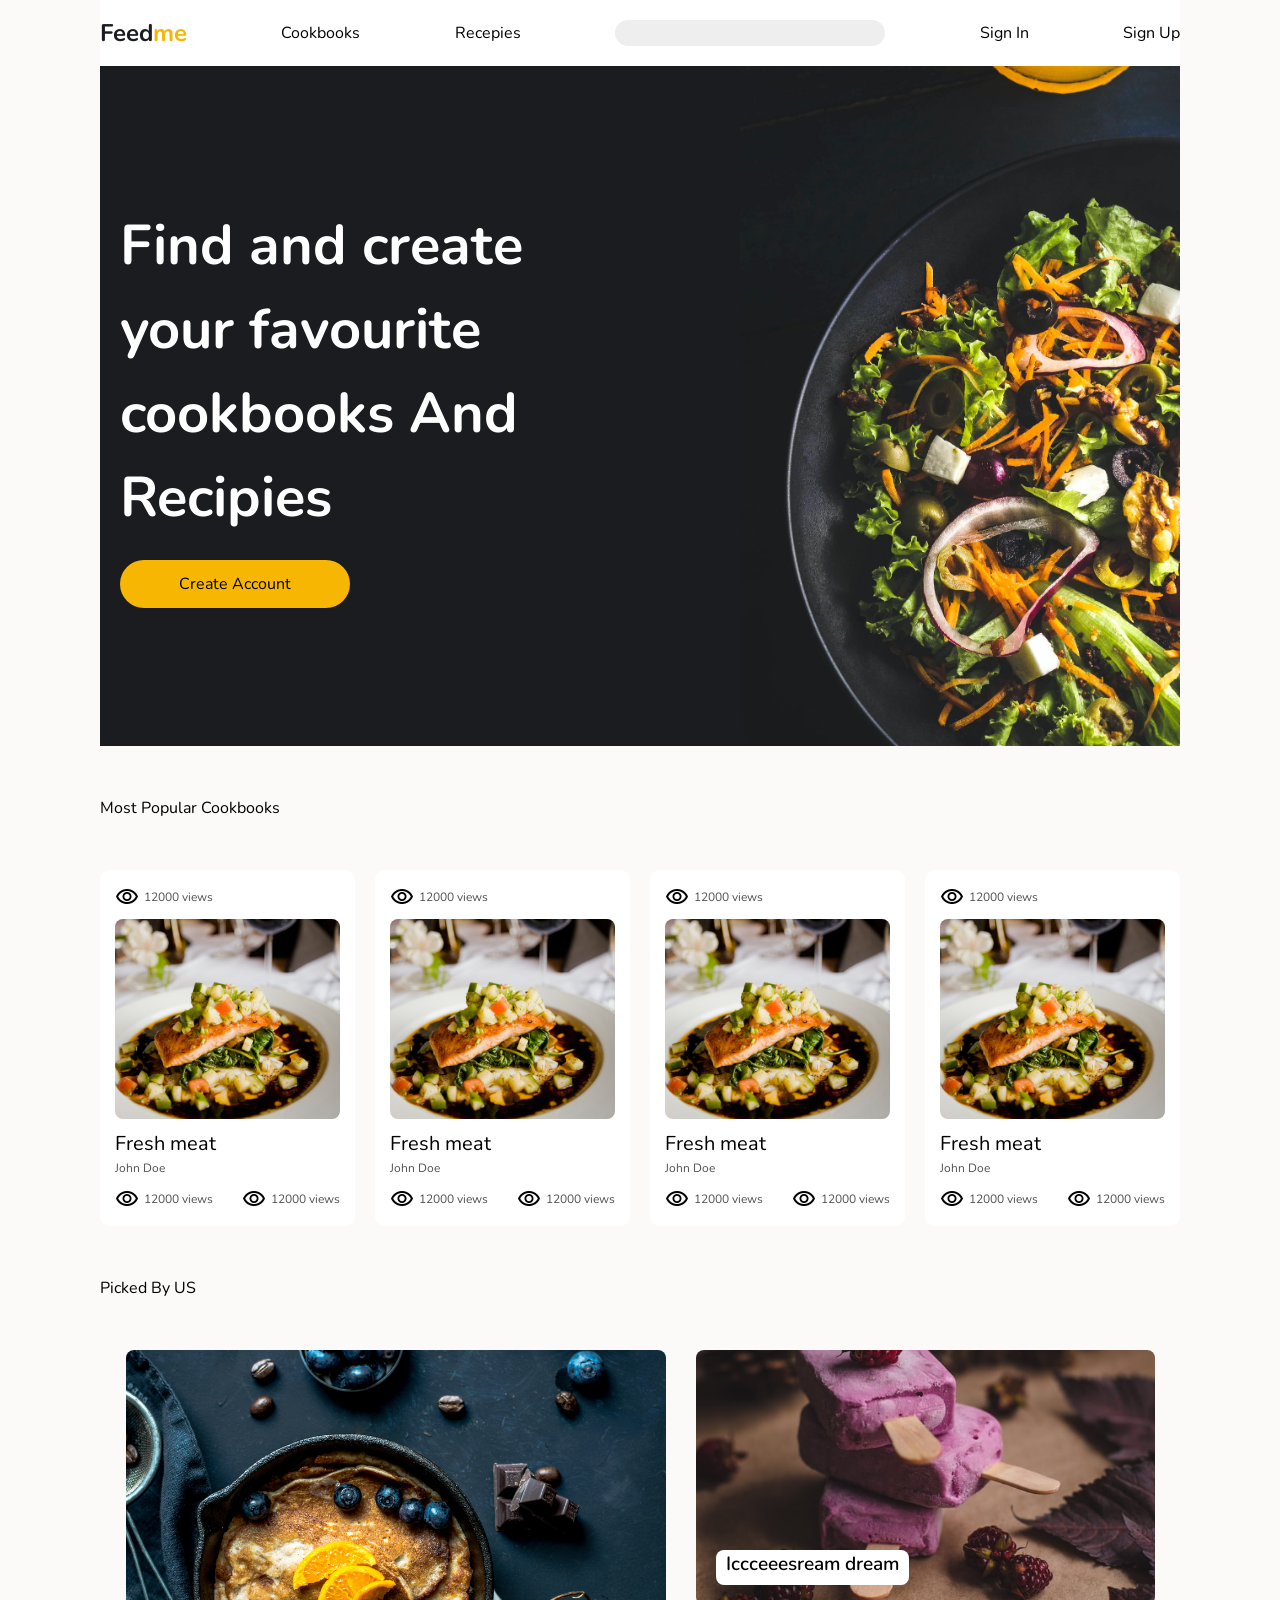
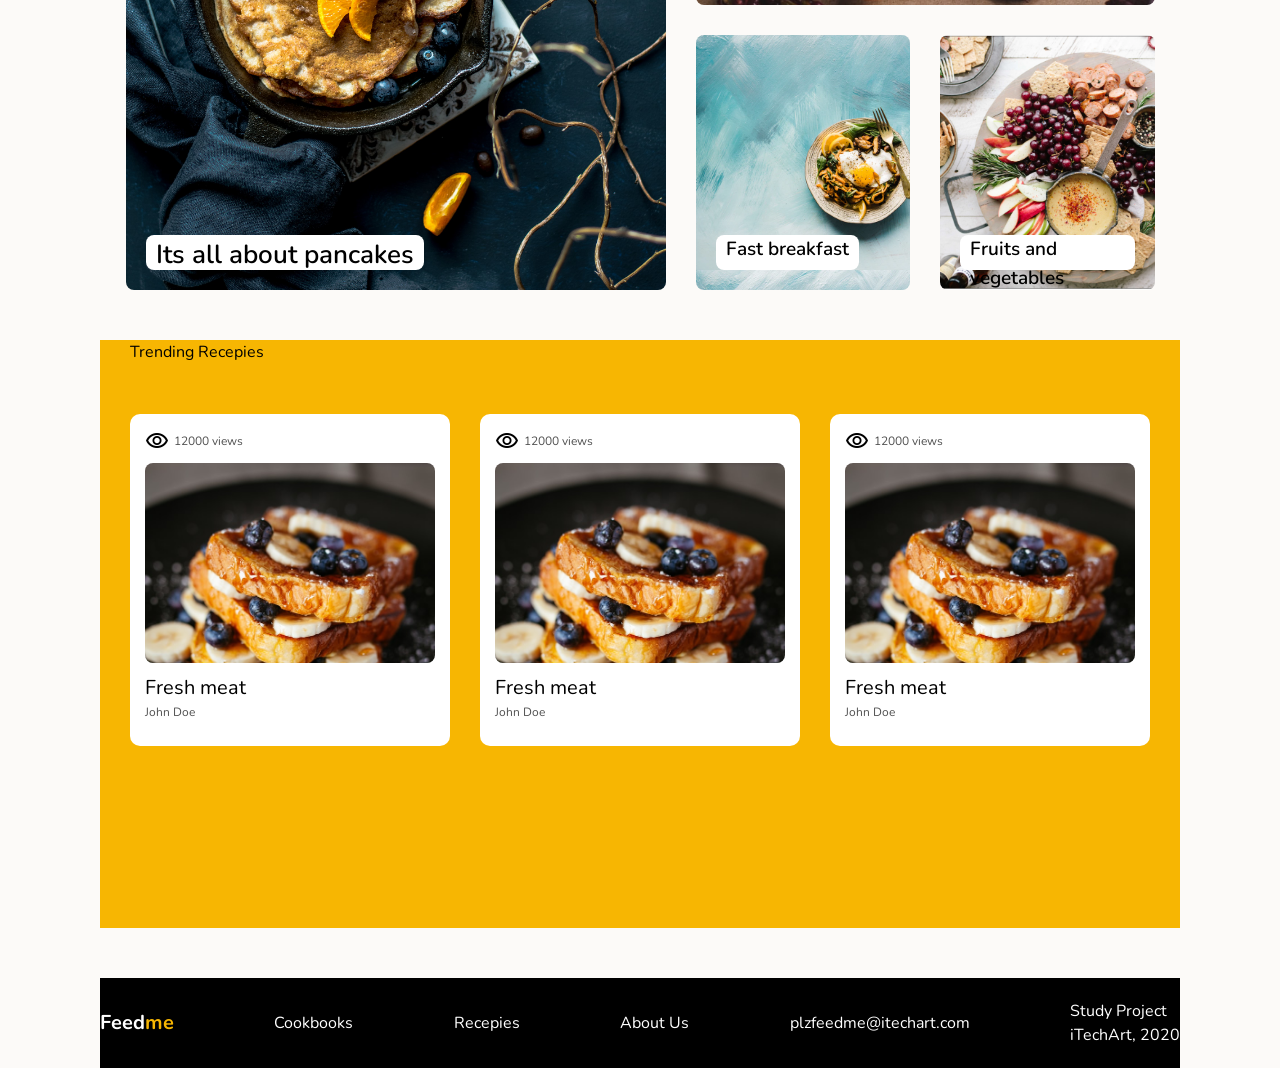
==== commit 0c50fdbf: "Update mainPage.html to link new styles.css and remove mainPage.css" ====
--- a/mainPage.html
+++ b/mainPage.html
@@ -18,249 +18,285 @@
     <meta name="viewport" content="width=device-width" />
   </head>
   <body>
-    <div class="main-page">
-      <div class="navbar">
-        <div class="navbar__items container">
-          <div class="logo logo--small">
-            <span class="logo__feed">Feed</span><span class="logo__me">me</span>
-          </div>
-          <a href="#" class="link-text">Cookbooks</a
-          ><a href="#" class="link-text">Recepies</a>
-          <input type="text" class="navbar__search" />
-          <a href="#" class="link-text">Sign In</a
-          ><a href="#" class="link-text">Sign Up</a>
+    <div class="container">
+      <div class="main-page">
+        <div class="navbar">
+          <div class="navbar__items">
+            <div class="logo logo--small">
+              <span class="logo__feed">Feed</span
+              ><span class="logo__me">me</span>
+            </div>
+            <a href="#" class="link-text">Cookbooks</a
+            ><a href="#" class="link-text">Recepies</a>
+            <input type="text" class="navbar__search" />
+            <a href="#" class="link-text">Sign In</a
+            ><a href="#" class="link-text">Sign Up</a>
+          </div>
         </div>
-      </div>
-      <div class="main-page__middle-part">
-        <div class="hero">
-          <div class="hero__left-part">
-            <div class="hero__btn-title">
-              <div class="hero__title">
-                Find and create <br />your favourite <br />cookbooks And
-                Recipies
-              </div>
-              <button class="hero__btn">Create Account</button>
-            </div>
-          </div>
-          <div class="hero__right-part"></div>
-        </div>
-        <div class="middle-part__top">
-          <div class="top__title mb-5 mt-5">
-            <div class="title">Most Popular Cookbooks</div>
-          </div>
-          <div class="top__card-row">
-            <div class="card">
-              <div class="card__header">
-                <div class="-text">
-                  <span class="material-symbols-outlined"> visibility </span>
-
-                  <div class="card__text">12000 views</div>
-                </div>
-              </div>
-              <div class="card__image">
-                <img src="/images/mainPage/imageRow/01.jpg" />
-              </div>
-              <div class="card__title-author">
-                <div class="card__title">Fresh meat</div>
-                <div class="card__text">John Doe</div>
-              </div>
-              <div class="card__footer">
-                <div class="-text">
-                  <span class="material-symbols-outlined"> visibility </span>
-
-                  <div class="card__text">12000 views</div>
-                </div>
-
-                <div class="-text">
-                  <span class="material-symbols-outlined"> visibility </span>
-
-                  <div class="card__text">12000 views</div>
-                </div>
-              </div>
-            </div>
-            <div class="card">
-              <div class="card__header">
-                <div class="-text">
-                  <span class="material-symbols-outlined"> visibility </span>
-
-                  <div class="card__text">12000 views</div>
-                </div>
-              </div>
-              <div class="card__image">
-                <img src="/images/mainPage/imageRow/01.jpg" />
-              </div>
-              <div class="card__title-author">
-                <div class="card__title">Fresh meat</div>
-                <div class="card__text">John Doe</div>
-              </div>
-              <div class="card__footer">
-                <div class="-text">
-                  <span class="material-symbols-outlined"> visibility </span>
-
-                  <div class="card__text">12000 views</div>
-                </div>
-
-                <div class="-text">
-                  <span class="material-symbols-outlined"> visibility </span>
-
-                  <div class="card__text">12000 views</div>
-                </div>
-              </div>
-            </div>
-            <div class="card">
-              <div class="card__header">
-                <div class="-text">
-                  <span class="material-symbols-outlined"> visibility </span>
-
-                  <div class="card__text">12000 views</div>
-                </div>
-              </div>
-              <div class="card__image">
-                <img src="/images/mainPage/imageRow/01.jpg" />
-              </div>
-              <div class="card__title-author">
-                <div class="card__title">Fresh meat</div>
-                <div class="card__text">John Doe</div>
-              </div>
-              <div class="card__footer">
-                <div class="-text">
-                  <span class="material-symbols-outlined"> visibility </span>
-
-                  <div class="card__text">12000 views</div>
-                </div>
-
-                <div class="-text">
-                  <span class="material-symbols-outlined"> visibility </span>
-
-                  <div class="card__text">12000 views</div>
-                </div>
-              </div>
-            </div>
-            <div class="card">
-              <div class="card__header">
-                <div class="-text">
-                  <span class="material-symbols-outlined"> visibility </span>
-
-                  <div class="card__text">12000 views</div>
-                </div>
-              </div>
-              <div class="card__image">
-                <img src="/images/mainPage/imageRow/01.jpg" />
-              </div>
-              <div class="card__title-author">
-                <div class="card__title">Fresh meat</div>
-                <div class="card__text">John Doe</div>
-              </div>
-              <div class="card__footer">
-                <div class="-text">
-                  <span class="material-symbols-outlined"> visibility </span>
-
-                  <div class="card__text">12000 views</div>
-                </div>
-
-                <div class="-text">
-                  <span class="material-symbols-outlined"> visibility </span>
-
-                  <div class="card__text">12000 views</div>
-                </div>
-              </div>
-            </div>
-          </div>
-        </div>
-        <div class="middle-part__center">
-          <div class="title mt-5 mb-5">Picked By US</div>
-          <div class="main-page__image-grid">
-            <div class="image-grid">
-              <div class="image-grid__left-part">
-                <div class="image-grid__text-field"></div>
-                <div class="image-grid__text">Its all about pancakes</div>
-              </div>
-              <div class="image-grid__right-part">
-                <div class="image-grid__rght-top">
-                  <div
-                    class="image-grid__text --text-image-grid-is-middle-size"
-                  >
-                    Iccceeesream dream
-                  </div>
-                </div>
-                <div class="image-grid__rght-btm">
-                  <div class="image-grid__rght-btm-rght">
+        <div class="main-page__middle-part">
+          <div class="hero">
+            <div class="hero__left-part">
+              <div class="hero__btn-title">
+                <div class="hero__title">
+                  Find and create <br />your favourite <br />cookbooks And
+                  Recipies
+                </div>
+                <button class="hero__btn">Create Account</button>
+              </div>
+            </div>
+            <div class="hero__right-part"></div>
+          </div>
+          <div class="middle-part__top">
+            <div class="top__title mb-5 mt-5">
+              <div class="title">Most Popular Cookbooks</div>
+            </div>
+            <div class="top__card-row">
+              <div class="card">
+                <div class="card__header">
+                  <div class="symbol-text">
+                    <span class="material-symbols-outlined symbol">
+                      visibility
+                    </span>
+
+                    <div class="card__text">12000 views</div>
+                  </div>
+                </div>
+                <div class="card__image">
+                  <img src="/images/mainPage/imageRow/01.jpg" />
+                </div>
+                <div class="card__title-author">
+                  <div class="card__title">Fresh meat</div>
+                  <div class="card__text">John Doe</div>
+                </div>
+                <div class="card__footer">
+                  <div class="symbol-text">
+                    <span class="material-symbols-outlined symbol">
+                      visibility
+                    </span>
+
+                    <div class="card__text">12000 views</div>
+                  </div>
+
+                  <div class="symbol-text">
+                    <span class="material-symbols-outlined symbol">
+                      visibility
+                    </span>
+
+                    <div class="card__text">12000 views</div>
+                  </div>
+                </div>
+              </div>
+              <div class="card">
+                <div class="card__header">
+                  <div class="symbol-text">
+                    <span class="material-symbols-outlined symbol">
+                      visibility
+                    </span>
+
+                    <div class="card__text">12000 views</div>
+                  </div>
+                </div>
+                <div class="card__image">
+                  <img src="/images/mainPage/imageRow/01.jpg" />
+                </div>
+                <div class="card__title-author">
+                  <div class="card__title">Fresh meat</div>
+                  <div class="card__text">John Doe</div>
+                </div>
+                <div class="card__footer">
+                  <div class="symbol-text">
+                    <span class="material-symbols-outlined symbol">
+                      visibility
+                    </span>
+
+                    <div class="card__text">12000 views</div>
+                  </div>
+
+                  <div class="symbol-text">
+                    <span class="material-symbols-outlined symbol">
+                      visibility
+                    </span>
+
+                    <div class="card__text">12000 views</div>
+                  </div>
+                </div>
+              </div>
+              <div class="card">
+                <div class="card__header">
+                  <div class="symbol-text">
+                    <span class="material-symbols-outlined symbol">
+                      visibility
+                    </span>
+
+                    <div class="card__text">12000 views</div>
+                  </div>
+                </div>
+                <div class="card__image">
+                  <img src="/images/mainPage/imageRow/01.jpg" />
+                </div>
+                <div class="card__title-author">
+                  <div class="card__title">Fresh meat</div>
+                  <div class="card__text">John Doe</div>
+                </div>
+                <div class="card__footer">
+                  <div class="symbol-text">
+                    <span class="material-symbols-outlined symbol">
+                      visibility
+                    </span>
+
+                    <div class="card__text">12000 views</div>
+                  </div>
+
+                  <div class="symbol-text">
+                    <span class="material-symbols-outlined symbol">
+                      visibility
+                    </span>
+
+                    <div class="card__text">12000 views</div>
+                  </div>
+                </div>
+              </div>
+              <div class="card">
+                <div class="card__header">
+                  <div class="symbol-text">
+                    <span class="material-symbols-outlined symbol">
+                      visibility
+                    </span>
+
+                    <div class="card__text">12000 views</div>
+                  </div>
+                </div>
+                <div class="card__image">
+                  <img src="/images/mainPage/imageRow/01.jpg" />
+                </div>
+                <div class="card__title-author">
+                  <div class="card__title">Fresh meat</div>
+                  <div class="card__text">John Doe</div>
+                </div>
+                <div class="card__footer">
+                  <div class="symbol-text">
+                    <span class="material-symbols-outlined symbol">
+                      visibility
+                    </span>
+
+                    <div class="card__text">12000 views</div>
+                  </div>
+
+                  <div class="symbol-text">
+                    <span class="material-symbols-outlined symbol">
+                      visibility
+                    </span>
+
+                    <div class="card__text">12000 views</div>
+                  </div>
+                </div>
+              </div>
+            </div>
+          </div>
+          <div class="middle-part__center">
+            <div class="title mt-5 mb-5">Picked By US</div>
+            <div class="main-page__image-grid">
+              <div class="image-grid">
+                <div class="image-grid__left-part">
+                  <div class="image-grid__text-field"></div>
+                  <div class="image-grid__text">Its all about pancakes</div>
+                </div>
+                <div class="image-grid__right-part">
+                  <div class="image-grid__rght-top">
                     <div
                       class="image-grid__text --text-image-grid-is-middle-size"
                     >
-                      Fast breakfast
+                      Iccceeesream dream
                     </div>
                   </div>
-                  <div class="image-grid__rght-btm-lft">
-                    <div
-                      class="image-grid__text --text-image-grid-is-middle-size"
-                    >
-                      Fruits and vegetables
+                  <div class="image-grid__rght-btm">
+                    <div class="image-grid__rght-btm-rght">
+                      <div
+                        class="image-grid__text --text-image-grid-is-middle-size"
+                      >
+                        Fast breakfast
+                      </div>
                     </div>
-                  </div>
-                </div>
-              </div>
-            </div>
-          </div>
-        </div>
-        <div class="middle-part__bottom mt-5 mb-5">
-          <div class="title mt-5 mb-5">Trending Recepies</div>
-          <div class="image-row__bottom">
-            <div class="card card--bottom">
-              <div class="card__header">
-                <div class="-text">
-                  <span class="material-symbols-outlined"> visibility </span>
-
-                  <div class="card__text">12000 views</div>
-                </div>
-              </div>
-              <div class="card__image card__image--bottom"></div>
-              <div class="card__title-author">
-                <div class="card__title">Fresh meat</div>
-                <div class="card__text">John Doe</div>
-              </div>
-            </div>
-            <div class="card card--bottom">
-              <div class="card__header">
-                <div class="-text">
-                  <span class="material-symbols-outlined"> visibility </span>
-
-                  <div class="card__text">12000 views</div>
-                </div>
-              </div>
-              <div class="card__image card__image--bottom"></div>
-              <div class="card__title-author">
-                <div class="card__title">Fresh meat</div>
-                <div class="card__text">John Doe</div>
-              </div>
-            </div>
-            <div class="card card--bottom">
-              <div class="card__header">
-                <div class="-text">
-                  <span class="material-symbols-outlined"> visibility </span>
-
-                  <div class="card__text">12000 views</div>
-                </div>
-              </div>
-              <div class="card__image card__image--bottom"></div>
-              <div class="card__title-author">
-                <div class="card__title">Fresh meat</div>
-                <div class="card__text">John Doe</div>
-              </div>
-            </div>
-          </div>
-        </div>
-        <div class="footer link-text--footer">
-          <div class="logo logo--footer logo--small">
-            <span class="logo__feed">Feed</span><span class="logo__me">me</span>
-          </div>
-          <a href="#" class="link-text link-text--footer">Cookbooks</a>
-          <a href="#" class="link-text link-text--footer">Recepies</a>
-          <a href="#" class="link-text link-text--footer">About Us</a>
-          <div class="link-text link-text--footer">plzfeedme@itechart.com</div>
-          <div class="link-text link-text--footer">
-            <span>Study Project</span><br />
-            <span style="font-size: 16px">iTechArt, 2020</span>
+                    <div class="image-grid__rght-btm-lft">
+                      <div
+                        class="image-grid__text --text-image-grid-is-middle-size"
+                      >
+                        Fruits and vegetables
+                      </div>
+                    </div>
+                  </div>
+                </div>
+              </div>
+            </div>
+          </div>
+          <div class="middle-part__bottom mt-5 mb-5">
+            <div class="title mt-5 mb-5">Trending Recepies</div>
+            <div class="image-row__bottom">
+              <div class="card card--bottom">
+                <div class="card__header">
+                  <div class="symbol-text">
+                    <span class="material-symbols-outlined symbol">
+                      visibility
+                    </span>
+
+                    <div class="card__text">12000 views</div>
+                  </div>
+                </div>
+                <div class="card__image card__image--bottom"></div>
+                <div class="card__title-author">
+                  <div class="card__title">Fresh meat</div>
+                  <div class="card__text">John Doe</div>
+                </div>
+              </div>
+              <div class="card card--bottom">
+                <div class="card__header">
+                  <div class="symbol-text">
+                    <span class="material-symbols-outlined symbol">
+                      visibility
+                    </span>
+
+                    <div class="card__text">12000 views</div>
+                  </div>
+                </div>
+                <div class="card__image card__image--bottom"></div>
+                <div class="card__title-author">
+                  <div class="card__title">Fresh meat</div>
+                  <div class="card__text">John Doe</div>
+                </div>
+              </div>
+              <div class="card card--bottom">
+                <div class="card__header">
+                  <div class="symbol-text">
+                    <span class="material-symbols-outlined symbol">
+                      visibility
+                    </span>
+
+                    <div class="card__text">12000 views</div>
+                  </div>
+                </div>
+                <div class="card__image card__image--bottom"></div>
+                <div class="card__title-author">
+                  <div class="card__title">Fresh meat</div>
+                  <div class="card__text">John Doe</div>
+                </div>
+              </div>
+            </div>
+          </div>
+          <div class="footer link-text--footer">
+            <div class="logo logo--footer logo--small">
+              <span class="logo__feed">Feed</span
+              ><span class="logo__me">me</span>
+            </div>
+            <a href="#" class="link-text link-text--footer">Cookbooks</a>
+            <a href="#" class="link-text link-text--footer">Recepies</a>
+            <a href="#" class="link-text link-text--footer">About Us</a>
+            <div class="link-text link-text--footer">
+              plzfeedme@itechart.com
+            </div>
+            <div class="link-text link-text--footer">
+              <span>Study Project</span><br />
+              <span style="font-size: 16px">iTechArt, 2020</span>
+            </div>
           </div>
         </div>
       </div>
--- a/styles/styles.css
+++ b/styles/styles.css
@@ -2,6 +2,7 @@
   font-family: Nunito;
   background-color: #fcfaf8;
   max-width: 1140px;
+
   padding: 0 15px 0 15px;
 }
 .navbar {
@@ -15,9 +16,16 @@
   column-gap: 20px;
 }
 .logo {
-  font-size: 24px;
   font-weight: 700;
   color: #1b1c20;
+}
+
+.logo--small {
+  font-size: 24px;
+}
+
+.logo--large {
+  font-size: 50px;
 }
 
 .logo__me {
@@ -581,6 +589,8 @@
   max-width: 1140px;
   padding: 0 15px;
   margin: 0 auto;
+  display: flex;
+  flex-direction: column;
 }
 
 .metrics {
@@ -612,7 +622,7 @@
   gap: 50px;
 }
 
-.recipe-section__author {
+.author {
   font-size: 24px;
   font-weight: 600;
   color: #f7b602;
@@ -721,7 +731,7 @@
   border-radius: 10px;
 }
 
-.card-image {
+.recipe-card__image img {
   position: absolute;
   object-fit: contain;
   top: -150px;
@@ -768,8 +778,7 @@
 /* ---------------comments----------------------------- */
 
 .comments-section {
-  display: flex;
-  flex-direction: column;
+  display: block;
 }
 
 .comments-section__post-form {
@@ -814,7 +823,7 @@
   width: 134px;
 }
 .button {
-  background-color: inherit;
+  background-color: #f7b602;
   height: 48px;
   border-radius: 10px;
   border-width: 0;
@@ -824,13 +833,9 @@
   font-weight: 600;
 }
 
-.button--is-yellow {
-  background-color: #f7b602;
-  color: black;
-}
-
-.button--is-outlined {
+.button--is-white {
   color: #f7b602;
+  background-color: white;
   border-width: 1px;
   border-style: solid;
   border-color: #f7b602;
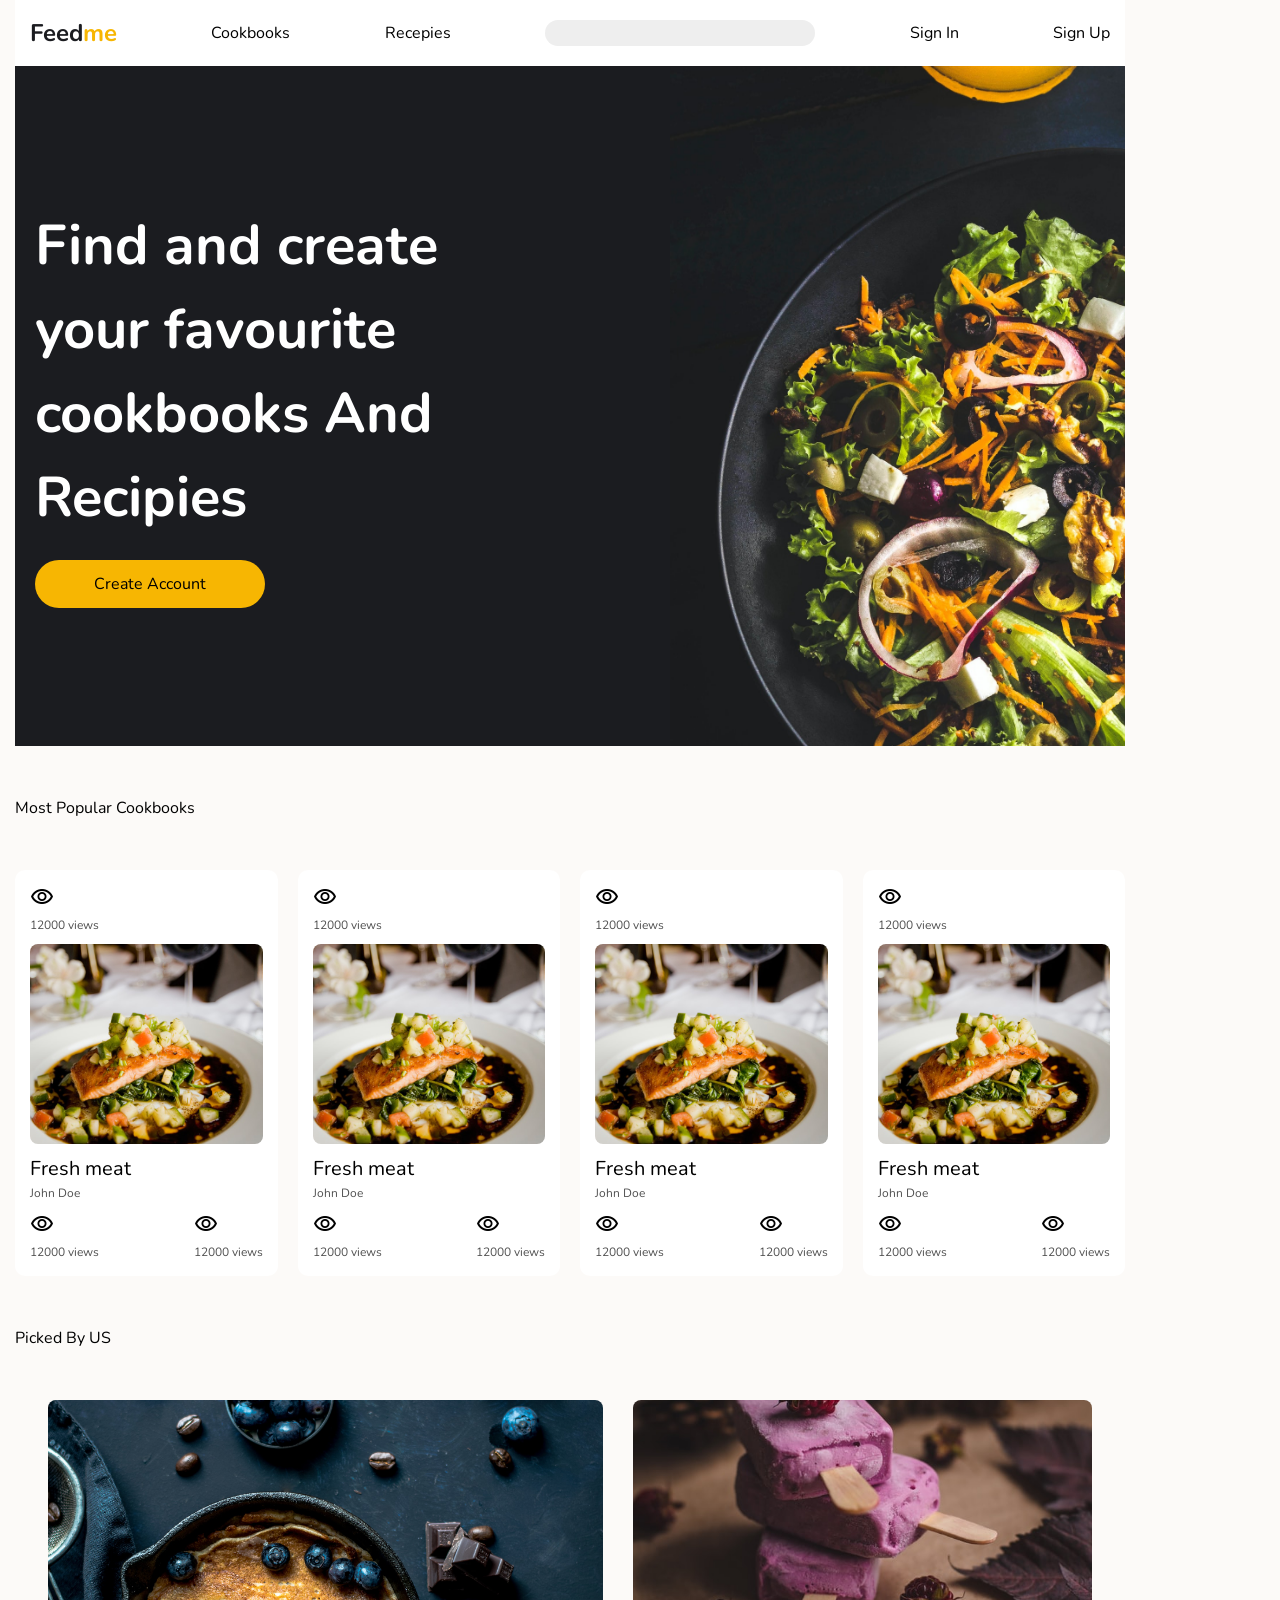
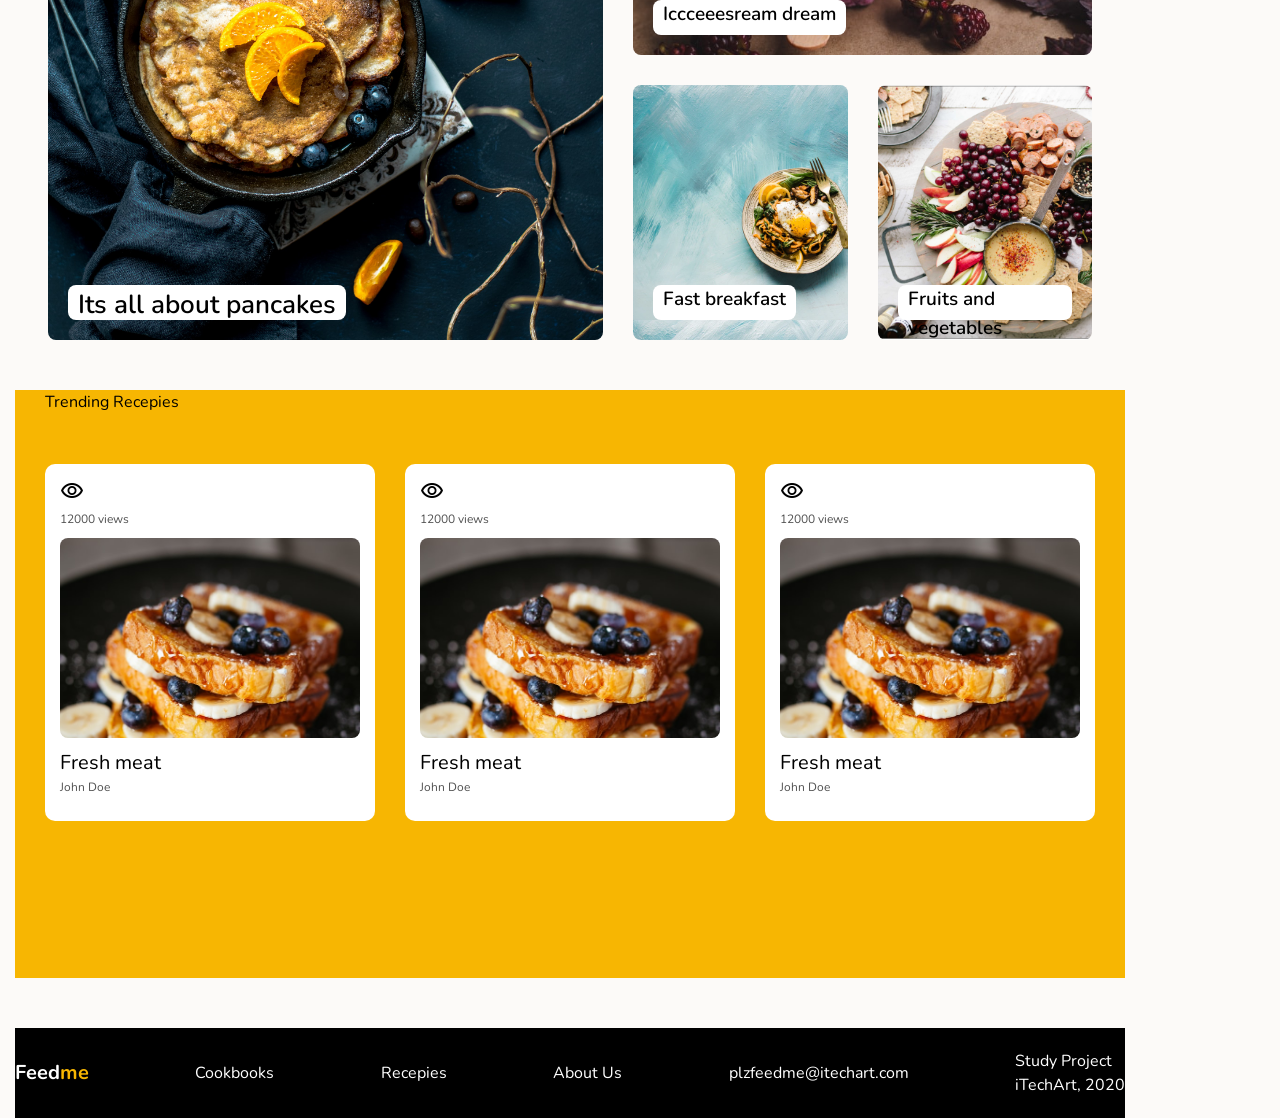
==== commit 9b88618d: "Revert "Delete mainPage.html" This reverts commit 135741e0bfe1897de2cc7da57477ef51c208cdb7." ====
--- a/mainPage.html
+++ b/mainPage.html
@@ -18,285 +18,249 @@
     <meta name="viewport" content="width=device-width" />
   </head>
   <body>
-    <div class="container">
-      <div class="main-page">
-        <div class="navbar">
-          <div class="navbar__items">
-            <div class="logo logo--small">
-              <span class="logo__feed">Feed</span
-              ><span class="logo__me">me</span>
-            </div>
-            <a href="#" class="link-text">Cookbooks</a
-            ><a href="#" class="link-text">Recepies</a>
-            <input type="text" class="navbar__search" />
-            <a href="#" class="link-text">Sign In</a
-            ><a href="#" class="link-text">Sign Up</a>
-          </div>
-        </div>
-        <div class="main-page__middle-part">
-          <div class="hero">
-            <div class="hero__left-part">
-              <div class="hero__btn-title">
-                <div class="hero__title">
-                  Find and create <br />your favourite <br />cookbooks And
-                  Recipies
-                </div>
-                <button class="hero__btn">Create Account</button>
-              </div>
-            </div>
-            <div class="hero__right-part"></div>
-          </div>
-          <div class="middle-part__top">
-            <div class="top__title mb-5 mt-5">
-              <div class="title">Most Popular Cookbooks</div>
-            </div>
-            <div class="top__card-row">
-              <div class="card">
-                <div class="card__header">
-                  <div class="symbol-text">
-                    <span class="material-symbols-outlined symbol">
-                      visibility
-                    </span>
-
-                    <div class="card__text">12000 views</div>
+    <div class="main-page">
+      <div class="navbar">
+        <div class="navbar__items container">
+          <div class="logo logo--small">
+            <span class="logo__feed">Feed</span><span class="logo__me">me</span>
+          </div>
+          <a href="#" class="link-text">Cookbooks</a
+          ><a href="#" class="link-text">Recepies</a>
+          <input type="text" class="navbar__search" />
+          <a href="#" class="link-text">Sign In</a
+          ><a href="#" class="link-text">Sign Up</a>
+        </div>
+      </div>
+      <div class="main-page__middle-part">
+        <div class="hero">
+          <div class="hero__left-part">
+            <div class="hero__btn-title">
+              <div class="hero__title">
+                Find and create <br />your favourite <br />cookbooks And
+                Recipies
+              </div>
+              <button class="hero__btn">Create Account</button>
+            </div>
+          </div>
+          <div class="hero__right-part"></div>
+        </div>
+        <div class="middle-part__top">
+          <div class="top__title mb-5 mt-5">
+            <div class="title">Most Popular Cookbooks</div>
+          </div>
+          <div class="top__card-row">
+            <div class="card">
+              <div class="card__header">
+                <div class="-text">
+                  <span class="material-symbols-outlined"> visibility </span>
+
+                  <div class="card__text">12000 views</div>
+                </div>
+              </div>
+              <div class="card__image">
+                <img src="/images/mainPage/imageRow/01.jpg" />
+              </div>
+              <div class="card__title-author">
+                <div class="card__title">Fresh meat</div>
+                <div class="card__text">John Doe</div>
+              </div>
+              <div class="card__footer">
+                <div class="-text">
+                  <span class="material-symbols-outlined"> visibility </span>
+
+                  <div class="card__text">12000 views</div>
+                </div>
+
+                <div class="-text">
+                  <span class="material-symbols-outlined"> visibility </span>
+
+                  <div class="card__text">12000 views</div>
+                </div>
+              </div>
+            </div>
+            <div class="card">
+              <div class="card__header">
+                <div class="-text">
+                  <span class="material-symbols-outlined"> visibility </span>
+
+                  <div class="card__text">12000 views</div>
+                </div>
+              </div>
+              <div class="card__image">
+                <img src="/images/mainPage/imageRow/01.jpg" />
+              </div>
+              <div class="card__title-author">
+                <div class="card__title">Fresh meat</div>
+                <div class="card__text">John Doe</div>
+              </div>
+              <div class="card__footer">
+                <div class="-text">
+                  <span class="material-symbols-outlined"> visibility </span>
+
+                  <div class="card__text">12000 views</div>
+                </div>
+
+                <div class="-text">
+                  <span class="material-symbols-outlined"> visibility </span>
+
+                  <div class="card__text">12000 views</div>
+                </div>
+              </div>
+            </div>
+            <div class="card">
+              <div class="card__header">
+                <div class="-text">
+                  <span class="material-symbols-outlined"> visibility </span>
+
+                  <div class="card__text">12000 views</div>
+                </div>
+              </div>
+              <div class="card__image">
+                <img src="/images/mainPage/imageRow/01.jpg" />
+              </div>
+              <div class="card__title-author">
+                <div class="card__title">Fresh meat</div>
+                <div class="card__text">John Doe</div>
+              </div>
+              <div class="card__footer">
+                <div class="-text">
+                  <span class="material-symbols-outlined"> visibility </span>
+
+                  <div class="card__text">12000 views</div>
+                </div>
+
+                <div class="-text">
+                  <span class="material-symbols-outlined"> visibility </span>
+
+                  <div class="card__text">12000 views</div>
+                </div>
+              </div>
+            </div>
+            <div class="card">
+              <div class="card__header">
+                <div class="-text">
+                  <span class="material-symbols-outlined"> visibility </span>
+
+                  <div class="card__text">12000 views</div>
+                </div>
+              </div>
+              <div class="card__image">
+                <img src="/images/mainPage/imageRow/01.jpg" />
+              </div>
+              <div class="card__title-author">
+                <div class="card__title">Fresh meat</div>
+                <div class="card__text">John Doe</div>
+              </div>
+              <div class="card__footer">
+                <div class="-text">
+                  <span class="material-symbols-outlined"> visibility </span>
+
+                  <div class="card__text">12000 views</div>
+                </div>
+
+                <div class="-text">
+                  <span class="material-symbols-outlined"> visibility </span>
+
+                  <div class="card__text">12000 views</div>
+                </div>
+              </div>
+            </div>
+          </div>
+        </div>
+        <div class="middle-part__center">
+          <div class="title mt-5 mb-5">Picked By US</div>
+          <div class="main-page__image-grid">
+            <div class="image-grid">
+              <div class="image-grid__left-part">
+                <div class="image-grid__text-field"></div>
+                <div class="image-grid__text">Its all about pancakes</div>
+              </div>
+              <div class="image-grid__right-part">
+                <div class="image-grid__rght-top">
+                  <div
+                    class="image-grid__text --text-image-grid-is-middle-size"
+                  >
+                    Iccceeesream dream
                   </div>
                 </div>
-                <div class="card__image">
-                  <img src="/images/mainPage/imageRow/01.jpg" />
-                </div>
-                <div class="card__title-author">
-                  <div class="card__title">Fresh meat</div>
-                  <div class="card__text">John Doe</div>
-                </div>
-                <div class="card__footer">
-                  <div class="symbol-text">
-                    <span class="material-symbols-outlined symbol">
-                      visibility
-                    </span>
-
-                    <div class="card__text">12000 views</div>
-                  </div>
-
-                  <div class="symbol-text">
-                    <span class="material-symbols-outlined symbol">
-                      visibility
-                    </span>
-
-                    <div class="card__text">12000 views</div>
-                  </div>
-                </div>
-              </div>
-              <div class="card">
-                <div class="card__header">
-                  <div class="symbol-text">
-                    <span class="material-symbols-outlined symbol">
-                      visibility
-                    </span>
-
-                    <div class="card__text">12000 views</div>
-                  </div>
-                </div>
-                <div class="card__image">
-                  <img src="/images/mainPage/imageRow/01.jpg" />
-                </div>
-                <div class="card__title-author">
-                  <div class="card__title">Fresh meat</div>
-                  <div class="card__text">John Doe</div>
-                </div>
-                <div class="card__footer">
-                  <div class="symbol-text">
-                    <span class="material-symbols-outlined symbol">
-                      visibility
-                    </span>
-
-                    <div class="card__text">12000 views</div>
-                  </div>
-
-                  <div class="symbol-text">
-                    <span class="material-symbols-outlined symbol">
-                      visibility
-                    </span>
-
-                    <div class="card__text">12000 views</div>
-                  </div>
-                </div>
-              </div>
-              <div class="card">
-                <div class="card__header">
-                  <div class="symbol-text">
-                    <span class="material-symbols-outlined symbol">
-                      visibility
-                    </span>
-
-                    <div class="card__text">12000 views</div>
-                  </div>
-                </div>
-                <div class="card__image">
-                  <img src="/images/mainPage/imageRow/01.jpg" />
-                </div>
-                <div class="card__title-author">
-                  <div class="card__title">Fresh meat</div>
-                  <div class="card__text">John Doe</div>
-                </div>
-                <div class="card__footer">
-                  <div class="symbol-text">
-                    <span class="material-symbols-outlined symbol">
-                      visibility
-                    </span>
-
-                    <div class="card__text">12000 views</div>
-                  </div>
-
-                  <div class="symbol-text">
-                    <span class="material-symbols-outlined symbol">
-                      visibility
-                    </span>
-
-                    <div class="card__text">12000 views</div>
-                  </div>
-                </div>
-              </div>
-              <div class="card">
-                <div class="card__header">
-                  <div class="symbol-text">
-                    <span class="material-symbols-outlined symbol">
-                      visibility
-                    </span>
-
-                    <div class="card__text">12000 views</div>
-                  </div>
-                </div>
-                <div class="card__image">
-                  <img src="/images/mainPage/imageRow/01.jpg" />
-                </div>
-                <div class="card__title-author">
-                  <div class="card__title">Fresh meat</div>
-                  <div class="card__text">John Doe</div>
-                </div>
-                <div class="card__footer">
-                  <div class="symbol-text">
-                    <span class="material-symbols-outlined symbol">
-                      visibility
-                    </span>
-
-                    <div class="card__text">12000 views</div>
-                  </div>
-
-                  <div class="symbol-text">
-                    <span class="material-symbols-outlined symbol">
-                      visibility
-                    </span>
-
-                    <div class="card__text">12000 views</div>
-                  </div>
-                </div>
-              </div>
-            </div>
-          </div>
-          <div class="middle-part__center">
-            <div class="title mt-5 mb-5">Picked By US</div>
-            <div class="main-page__image-grid">
-              <div class="image-grid">
-                <div class="image-grid__left-part">
-                  <div class="image-grid__text-field"></div>
-                  <div class="image-grid__text">Its all about pancakes</div>
-                </div>
-                <div class="image-grid__right-part">
-                  <div class="image-grid__rght-top">
+                <div class="image-grid__rght-btm">
+                  <div class="image-grid__rght-btm-rght">
                     <div
                       class="image-grid__text --text-image-grid-is-middle-size"
                     >
-                      Iccceeesream dream
+                      Fast breakfast
                     </div>
                   </div>
-                  <div class="image-grid__rght-btm">
-                    <div class="image-grid__rght-btm-rght">
-                      <div
-                        class="image-grid__text --text-image-grid-is-middle-size"
-                      >
-                        Fast breakfast
-                      </div>
-                    </div>
-                    <div class="image-grid__rght-btm-lft">
-                      <div
-                        class="image-grid__text --text-image-grid-is-middle-size"
-                      >
-                        Fruits and vegetables
-                      </div>
+                  <div class="image-grid__rght-btm-lft">
+                    <div
+                      class="image-grid__text --text-image-grid-is-middle-size"
+                    >
+                      Fruits and vegetables
                     </div>
                   </div>
                 </div>
               </div>
             </div>
           </div>
-          <div class="middle-part__bottom mt-5 mb-5">
-            <div class="title mt-5 mb-5">Trending Recepies</div>
-            <div class="image-row__bottom">
-              <div class="card card--bottom">
-                <div class="card__header">
-                  <div class="symbol-text">
-                    <span class="material-symbols-outlined symbol">
-                      visibility
-                    </span>
-
-                    <div class="card__text">12000 views</div>
-                  </div>
-                </div>
-                <div class="card__image card__image--bottom"></div>
-                <div class="card__title-author">
-                  <div class="card__title">Fresh meat</div>
-                  <div class="card__text">John Doe</div>
-                </div>
-              </div>
-              <div class="card card--bottom">
-                <div class="card__header">
-                  <div class="symbol-text">
-                    <span class="material-symbols-outlined symbol">
-                      visibility
-                    </span>
-
-                    <div class="card__text">12000 views</div>
-                  </div>
-                </div>
-                <div class="card__image card__image--bottom"></div>
-                <div class="card__title-author">
-                  <div class="card__title">Fresh meat</div>
-                  <div class="card__text">John Doe</div>
-                </div>
-              </div>
-              <div class="card card--bottom">
-                <div class="card__header">
-                  <div class="symbol-text">
-                    <span class="material-symbols-outlined symbol">
-                      visibility
-                    </span>
-
-                    <div class="card__text">12000 views</div>
-                  </div>
-                </div>
-                <div class="card__image card__image--bottom"></div>
-                <div class="card__title-author">
-                  <div class="card__title">Fresh meat</div>
-                  <div class="card__text">John Doe</div>
-                </div>
-              </div>
-            </div>
-          </div>
-          <div class="footer link-text--footer">
-            <div class="logo logo--footer logo--small">
-              <span class="logo__feed">Feed</span
-              ><span class="logo__me">me</span>
-            </div>
-            <a href="#" class="link-text link-text--footer">Cookbooks</a>
-            <a href="#" class="link-text link-text--footer">Recepies</a>
-            <a href="#" class="link-text link-text--footer">About Us</a>
-            <div class="link-text link-text--footer">
-              plzfeedme@itechart.com
-            </div>
-            <div class="link-text link-text--footer">
-              <span>Study Project</span><br />
-              <span style="font-size: 16px">iTechArt, 2020</span>
-            </div>
+        </div>
+        <div class="middle-part__bottom mt-5 mb-5">
+          <div class="title mt-5 mb-5">Trending Recepies</div>
+          <div class="image-row__bottom">
+            <div class="card card--bottom">
+              <div class="card__header">
+                <div class="-text">
+                  <span class="material-symbols-outlined"> visibility </span>
+
+                  <div class="card__text">12000 views</div>
+                </div>
+              </div>
+              <div class="card__image card__image--bottom"></div>
+              <div class="card__title-author">
+                <div class="card__title">Fresh meat</div>
+                <div class="card__text">John Doe</div>
+              </div>
+            </div>
+            <div class="card card--bottom">
+              <div class="card__header">
+                <div class="-text">
+                  <span class="material-symbols-outlined"> visibility </span>
+
+                  <div class="card__text">12000 views</div>
+                </div>
+              </div>
+              <div class="card__image card__image--bottom"></div>
+              <div class="card__title-author">
+                <div class="card__title">Fresh meat</div>
+                <div class="card__text">John Doe</div>
+              </div>
+            </div>
+            <div class="card card--bottom">
+              <div class="card__header">
+                <div class="-text">
+                  <span class="material-symbols-outlined"> visibility </span>
+
+                  <div class="card__text">12000 views</div>
+                </div>
+              </div>
+              <div class="card__image card__image--bottom"></div>
+              <div class="card__title-author">
+                <div class="card__title">Fresh meat</div>
+                <div class="card__text">John Doe</div>
+              </div>
+            </div>
+          </div>
+        </div>
+        <div class="footer link-text--footer">
+          <div class="logo logo--footer logo--small">
+            <span class="logo__feed">Feed</span><span class="logo__me">me</span>
+          </div>
+          <a href="#" class="link-text link-text--footer">Cookbooks</a>
+          <a href="#" class="link-text link-text--footer">Recepies</a>
+          <a href="#" class="link-text link-text--footer">About Us</a>
+          <div class="link-text link-text--footer">plzfeedme@itechart.com</div>
+          <div class="link-text link-text--footer">
+            <span>Study Project</span><br />
+            <span style="font-size: 16px">iTechArt, 2020</span>
           </div>
         </div>
       </div>
--- a/styles/styles.css
+++ b/styles/styles.css
@@ -2,7 +2,6 @@
   font-family: Nunito;
   background-color: #fcfaf8;
   max-width: 1140px;
-
   padding: 0 15px 0 15px;
 }
 .navbar {
@@ -16,16 +15,9 @@
   column-gap: 20px;
 }
 .logo {
+  font-size: 24px;
   font-weight: 700;
   color: #1b1c20;
-}
-
-.logo--small {
-  font-size: 24px;
-}
-
-.logo--large {
-  font-size: 50px;
 }
 
 .logo__me {
@@ -589,40 +581,51 @@
   max-width: 1140px;
   padding: 0 15px;
   margin: 0 auto;
-  display: flex;
-  flex-direction: column;
 }
 
 .metrics {
+  font-weight: 400;
   display: flex;
   align-items: center;
   color: #515151;
 }
 
+.metrics-button:active {
+  font-weight: bold !important;
+}
+
+.metrics-button:active .metrics-button__icon {
+  font-weight: bold;
+}
+
+/* .material-symbols-outlined:active {
+  font-weight: bold;
+} */
+
 .metrics--is-large {
   font-size: 20px;
 }
 
-.metrics--is-small {
-  font-size: 12px;
-}
-
-.wrapper {
+/* .wrapper {
   padding: 80px 0px;
   display: flex;
   flex-direction: column;
   gap: 100px;
-}
+} */
 
 /* ---------------header----------------------------- */
 
 .recipe-section {
+  padding: 80px 0 100px 0;
+}
+
+.recipe-section__container {
   display: flex;
   flex-direction: column;
   gap: 50px;
 }
 
-.author {
+.recipe-section__author {
   font-size: 24px;
   font-weight: 600;
   color: #f7b602;
@@ -641,14 +644,9 @@
   min-width: 525px;
   overflow: hidden;
   border-radius: 10px;
-  position: relative;
-}
-
+}
 .recipe-section__image img {
-  position: absolute;
-  top: -270px;
-  object-fit: cover;
-  transform: scale(1);
+  object-fit: contain;
 }
 
 .recipe-section__text {
@@ -674,12 +672,21 @@
 
 .metrics-button {
   display: flex;
-  align-items: baseline;
+  align-items: top;
   border-width: 0px;
-  background-color: white;
+  background-color: transparent;
   font-size: 16px;
   color: grey;
   cursor: pointer;
+  gap: 10px;
+}
+
+.metrics-button__label:active {
+  font-weight: bold;
+}
+
+.metrics-button--is-small {
+  font-size: 14px;
 }
 
 .metrics-button__text {
@@ -707,7 +714,7 @@
 
 /* ---------------recepies----------------------------- */
 
-.recepies-section {
+.recepies-section__container {
   display: flex;
   flex-direction: column;
   gap: 20px;
@@ -726,16 +733,12 @@
   width: 235px;
   min-height: 178px;
   height: 178px;
-  position: relative;
   overflow: hidden;
   border-radius: 10px;
 }
 
-.recipe-card__image img {
-  position: absolute;
+.card-image {
   object-fit: contain;
-  top: -150px;
-  transform: scale(1);
 }
 
 .recipe-card__content {
@@ -773,12 +776,16 @@
 
 .recepi-card__metrics {
   display: flex;
-  gap: 40px;
+  justify-content: space-between;
+  width: 80%;
+  align-items: end;
 }
 /* ---------------comments----------------------------- */
 
-.comments-section {
-  display: block;
+.comments-section__container {
+  display: flex;
+  flex-direction: column;
+  padding: 100px 0px 80px 0;
 }
 
 .comments-section__post-form {
@@ -802,7 +809,7 @@
   width: 100%;
 }
 
-.textarea-field {
+.growing-textarea-field {
   background-color: #ffffff;
   border-radius: 10px;
   border-width: 1px;
@@ -823,7 +830,7 @@
   width: 134px;
 }
 .button {
-  background-color: #f7b602;
+  background-color: inherit;
   height: 48px;
   border-radius: 10px;
   border-width: 0;
@@ -831,11 +838,16 @@
   width: 100%;
   font-size: 16px;
   font-weight: 600;
-}
-
-.button--is-white {
+  cursor: pointer;
+}
+
+.button--is-yellow {
+  background-color: #f7b602;
+  color: black;
+}
+
+.button--is-outlined {
   color: #f7b602;
-  background-color: white;
   border-width: 1px;
   border-style: solid;
   border-color: #f7b602;
@@ -854,6 +866,13 @@
   display: flex;
   gap: 15px;
 }
+
+.comment__image-button {
+  background-color: transparent;
+  border-width: 0;
+  cursor: pointer;
+}
+
 .comment__img {
   width: 76px;
   min-width: 76px;
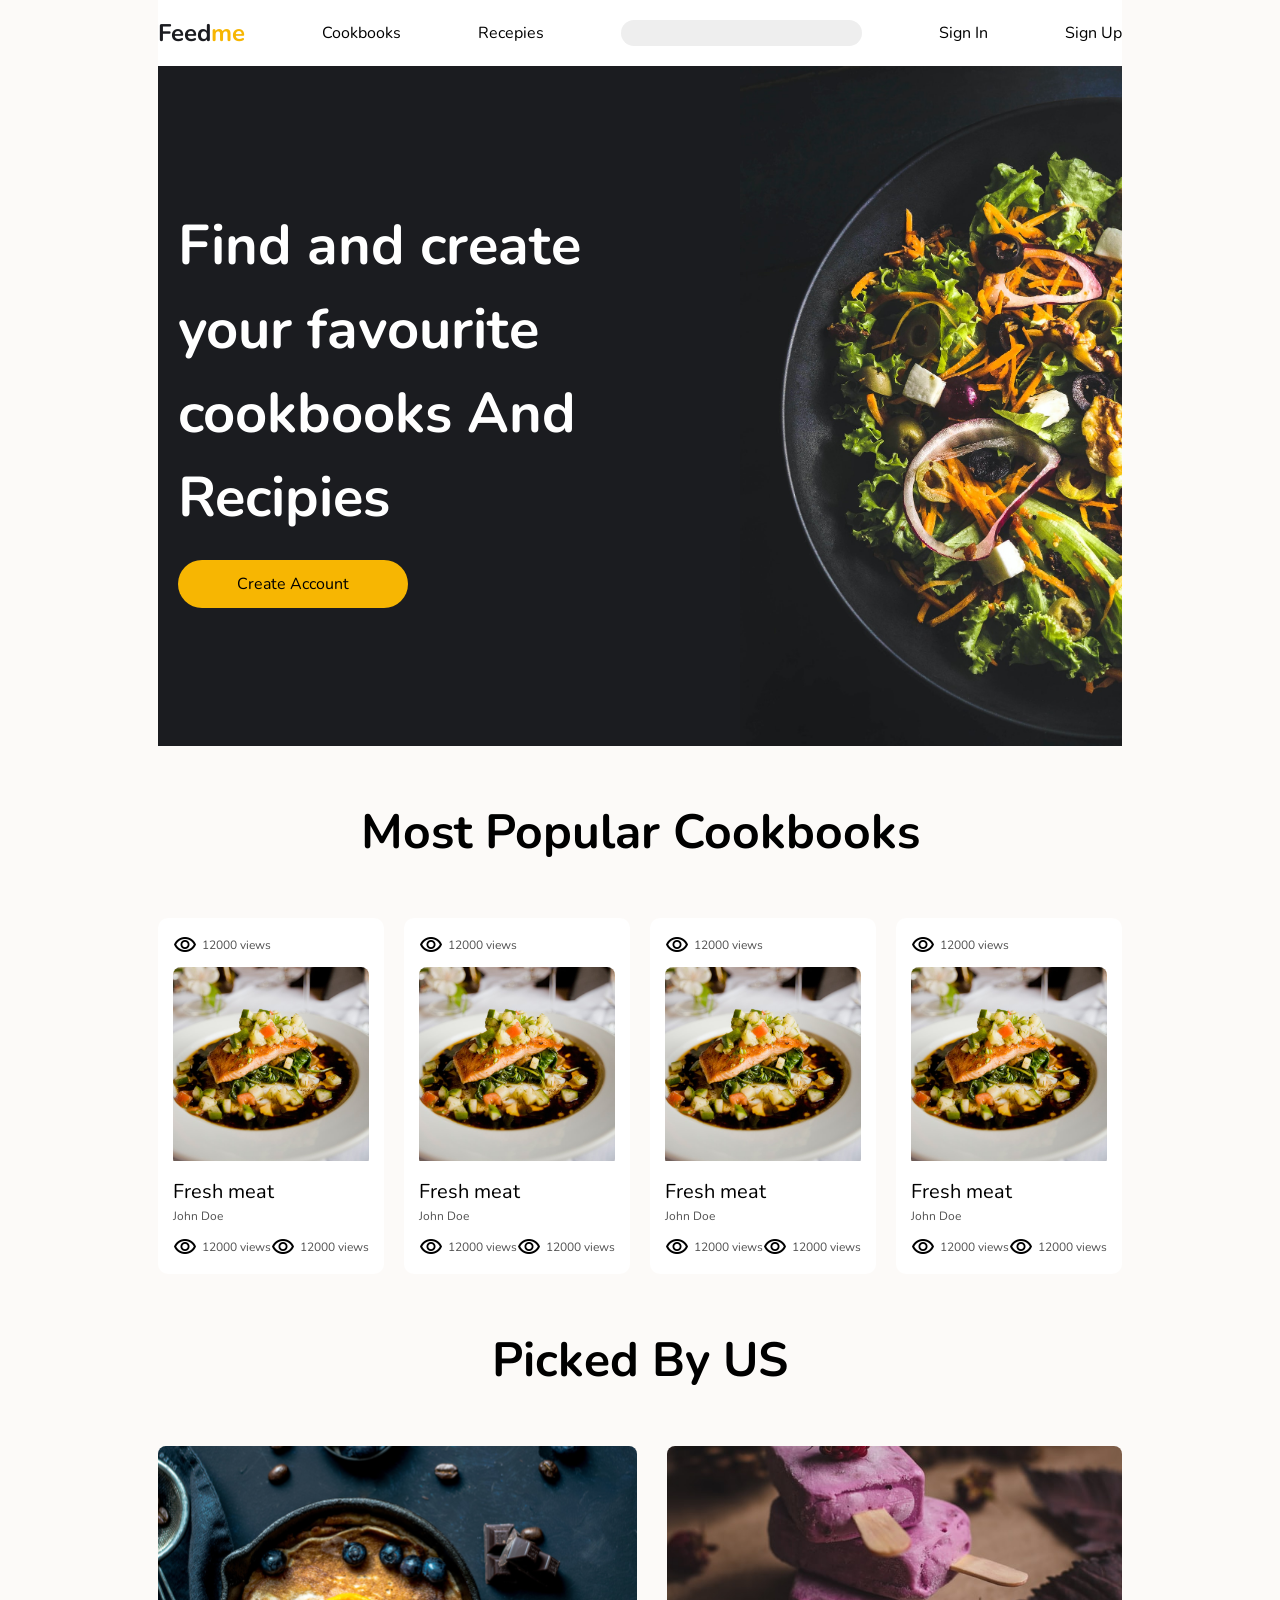
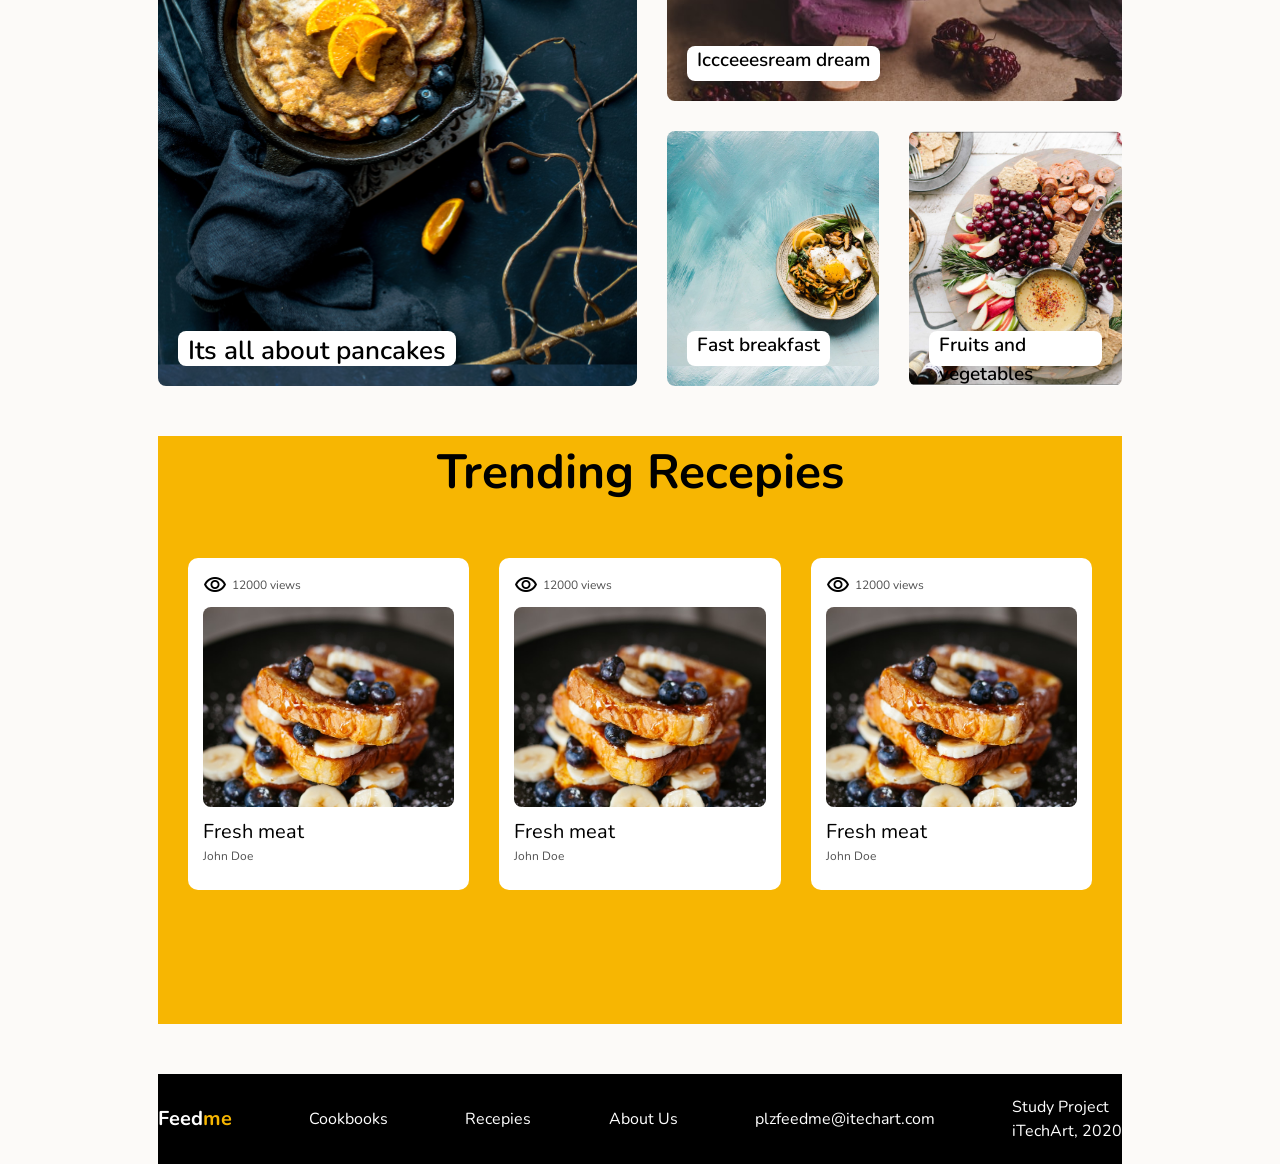
==== commit 93fe9f08: "refactor mainPage layout for improved structure and styling" ====
--- a/mainPage.html
+++ b/mainPage.html
@@ -17,250 +17,286 @@
     />
     <meta name="viewport" content="width=device-width" />
   </head>
-  <body>
-    <div class="main-page">
-      <div class="navbar">
-        <div class="navbar__items container">
-          <div class="logo logo--small">
-            <span class="logo__feed">Feed</span><span class="logo__me">me</span>
-          </div>
-          <a href="#" class="link-text">Cookbooks</a
-          ><a href="#" class="link-text">Recepies</a>
-          <input type="text" class="navbar__search" />
-          <a href="#" class="link-text">Sign In</a
-          ><a href="#" class="link-text">Sign Up</a>
+  <body class="body-main-page">
+    <div class="container-main-page">
+      <div class="main-page">
+        <div class="navbar">
+          <div class="navbar__items">
+            <div class="logo">
+              <span class="logo__feed">Feed</span
+              ><span class="logo__me">me</span>
+            </div>
+            <a href="#" class="link-text">Cookbooks</a
+            ><a href="#" class="link-text">Recepies</a>
+            <input type="text" class="navbar__search" />
+            <a href="#" class="link-text">Sign In</a
+            ><a href="#" class="link-text">Sign Up</a>
+          </div>
         </div>
-      </div>
-      <div class="main-page__middle-part">
-        <div class="hero">
-          <div class="hero__left-part">
-            <div class="hero__btn-title">
-              <div class="hero__title">
-                Find and create <br />your favourite <br />cookbooks And
-                Recipies
-              </div>
-              <button class="hero__btn">Create Account</button>
-            </div>
-          </div>
-          <div class="hero__right-part"></div>
-        </div>
-        <div class="middle-part__top">
-          <div class="top__title mb-5 mt-5">
-            <div class="title">Most Popular Cookbooks</div>
-          </div>
-          <div class="top__card-row">
-            <div class="card">
-              <div class="card__header">
-                <div class="-text">
-                  <span class="material-symbols-outlined"> visibility </span>
-
-                  <div class="card__text">12000 views</div>
-                </div>
-              </div>
-              <div class="card__image">
-                <img src="/images/mainPage/imageRow/01.jpg" />
-              </div>
-              <div class="card__title-author">
-                <div class="card__title">Fresh meat</div>
-                <div class="card__text">John Doe</div>
-              </div>
-              <div class="card__footer">
-                <div class="-text">
-                  <span class="material-symbols-outlined"> visibility </span>
-
-                  <div class="card__text">12000 views</div>
-                </div>
-
-                <div class="-text">
-                  <span class="material-symbols-outlined"> visibility </span>
-
-                  <div class="card__text">12000 views</div>
-                </div>
-              </div>
-            </div>
-            <div class="card">
-              <div class="card__header">
-                <div class="-text">
-                  <span class="material-symbols-outlined"> visibility </span>
-
-                  <div class="card__text">12000 views</div>
-                </div>
-              </div>
-              <div class="card__image">
-                <img src="/images/mainPage/imageRow/01.jpg" />
-              </div>
-              <div class="card__title-author">
-                <div class="card__title">Fresh meat</div>
-                <div class="card__text">John Doe</div>
-              </div>
-              <div class="card__footer">
-                <div class="-text">
-                  <span class="material-symbols-outlined"> visibility </span>
-
-                  <div class="card__text">12000 views</div>
-                </div>
-
-                <div class="-text">
-                  <span class="material-symbols-outlined"> visibility </span>
-
-                  <div class="card__text">12000 views</div>
-                </div>
-              </div>
-            </div>
-            <div class="card">
-              <div class="card__header">
-                <div class="-text">
-                  <span class="material-symbols-outlined"> visibility </span>
-
-                  <div class="card__text">12000 views</div>
-                </div>
-              </div>
-              <div class="card__image">
-                <img src="/images/mainPage/imageRow/01.jpg" />
-              </div>
-              <div class="card__title-author">
-                <div class="card__title">Fresh meat</div>
-                <div class="card__text">John Doe</div>
-              </div>
-              <div class="card__footer">
-                <div class="-text">
-                  <span class="material-symbols-outlined"> visibility </span>
-
-                  <div class="card__text">12000 views</div>
-                </div>
-
-                <div class="-text">
-                  <span class="material-symbols-outlined"> visibility </span>
-
-                  <div class="card__text">12000 views</div>
-                </div>
-              </div>
-            </div>
-            <div class="card">
-              <div class="card__header">
-                <div class="-text">
-                  <span class="material-symbols-outlined"> visibility </span>
-
-                  <div class="card__text">12000 views</div>
-                </div>
-              </div>
-              <div class="card__image">
-                <img src="/images/mainPage/imageRow/01.jpg" />
-              </div>
-              <div class="card__title-author">
-                <div class="card__title">Fresh meat</div>
-                <div class="card__text">John Doe</div>
-              </div>
-              <div class="card__footer">
-                <div class="-text">
-                  <span class="material-symbols-outlined"> visibility </span>
-
-                  <div class="card__text">12000 views</div>
-                </div>
-
-                <div class="-text">
-                  <span class="material-symbols-outlined"> visibility </span>
-
-                  <div class="card__text">12000 views</div>
-                </div>
-              </div>
-            </div>
-          </div>
-        </div>
-        <div class="middle-part__center">
-          <div class="title mt-5 mb-5">Picked By US</div>
-          <div class="main-page__image-grid">
-            <div class="image-grid">
-              <div class="image-grid__left-part">
-                <div class="image-grid__text-field"></div>
-                <div class="image-grid__text">Its all about pancakes</div>
-              </div>
-              <div class="image-grid__right-part">
-                <div class="image-grid__rght-top">
-                  <div
-                    class="image-grid__text --text-image-grid-is-middle-size"
-                  >
-                    Iccceeesream dream
-                  </div>
-                </div>
-                <div class="image-grid__rght-btm">
-                  <div class="image-grid__rght-btm-rght">
+        <div class="main-page__middle-part">
+          <div class="hero">
+            <div class="hero__left-part">
+              <div class="hero__btn-title">
+                <div class="hero__title">
+                  Find and create <br />your favourite <br />cookbooks And
+                  Recipies
+                </div>
+                <button class="hero__btn">Create Account</button>
+              </div>
+            </div>
+            <div class="hero__right-part"></div>
+          </div>
+          <div class="middle-part__top">
+            <div class="top__title mb-5 mt-5">
+              <div class="title">Most Popular Cookbooks</div>
+            </div>
+            <div class="top__card-row">
+              <div class="card">
+                <div class="card__header">
+                  <div class="symbol-text">
+                    <span class="material-symbols-outlined symbol">
+                      visibility
+                    </span>
+
+                    <div class="card__text">12000 views</div>
+                  </div>
+                </div>
+                <div class="card__image">
+                  <img src="/images/mainPage/imageRow/01.jpg" />
+                </div>
+                <div class="card__title-author">
+                  <div class="card__title">Fresh meat</div>
+                  <div class="card__text">John Doe</div>
+                </div>
+                <div class="card__footer">
+                  <div class="symbol-text">
+                    <span class="material-symbols-outlined symbol">
+                      visibility
+                    </span>
+
+                    <div class="card__text">12000 views</div>
+                  </div>
+
+                  <div class="symbol-text">
+                    <span class="material-symbols-outlined symbol">
+                      visibility
+                    </span>
+
+                    <div class="card__text">12000 views</div>
+                  </div>
+                </div>
+              </div>
+              <div class="card">
+                <div class="card__header">
+                  <div class="symbol-text">
+                    <span class="material-symbols-outlined symbol">
+                      visibility
+                    </span>
+
+                    <div class="card__text">12000 views</div>
+                  </div>
+                </div>
+                <div class="card__image">
+                  <img src="/images/mainPage/imageRow/01.jpg" />
+                </div>
+                <div class="card__title-author">
+                  <div class="card__title">Fresh meat</div>
+                  <div class="card__text">John Doe</div>
+                </div>
+                <div class="card__footer">
+                  <div class="symbol-text">
+                    <span class="material-symbols-outlined symbol">
+                      visibility
+                    </span>
+
+                    <div class="card__text">12000 views</div>
+                  </div>
+
+                  <div class="symbol-text">
+                    <span class="material-symbols-outlined symbol">
+                      visibility
+                    </span>
+
+                    <div class="card__text">12000 views</div>
+                  </div>
+                </div>
+              </div>
+              <div class="card">
+                <div class="card__header">
+                  <div class="symbol-text">
+                    <span class="material-symbols-outlined symbol">
+                      visibility
+                    </span>
+
+                    <div class="card__text">12000 views</div>
+                  </div>
+                </div>
+                <div class="card__image">
+                  <img src="/images/mainPage/imageRow/01.jpg" />
+                </div>
+                <div class="card__title-author">
+                  <div class="card__title">Fresh meat</div>
+                  <div class="card__text">John Doe</div>
+                </div>
+                <div class="card__footer">
+                  <div class="symbol-text">
+                    <span class="material-symbols-outlined symbol">
+                      visibility
+                    </span>
+
+                    <div class="card__text">12000 views</div>
+                  </div>
+
+                  <div class="symbol-text">
+                    <span class="material-symbols-outlined symbol">
+                      visibility
+                    </span>
+
+                    <div class="card__text">12000 views</div>
+                  </div>
+                </div>
+              </div>
+              <div class="card">
+                <div class="card__header">
+                  <div class="symbol-text">
+                    <span class="material-symbols-outlined symbol">
+                      visibility
+                    </span>
+
+                    <div class="card__text">12000 views</div>
+                  </div>
+                </div>
+                <div class="card__image">
+                  <img src="/images/mainPage/imageRow/01.jpg" />
+                </div>
+                <div class="card__title-author">
+                  <div class="card__title">Fresh meat</div>
+                  <div class="card__text">John Doe</div>
+                </div>
+                <div class="card__footer">
+                  <div class="symbol-text">
+                    <span class="material-symbols-outlined symbol">
+                      visibility
+                    </span>
+
+                    <div class="card__text">12000 views</div>
+                  </div>
+
+                  <div class="symbol-text">
+                    <span class="material-symbols-outlined symbol">
+                      visibility
+                    </span>
+
+                    <div class="card__text">12000 views</div>
+                  </div>
+                </div>
+              </div>
+            </div>
+          </div>
+          <div class="middle-part__center">
+            <div class="title mt-5 mb-5">Picked By US</div>
+            <div class="main-page__image-grid">
+              <div class="image-grid">
+                <div class="image-grid__left-part">
+                  <div class="image-grid__text-field"></div>
+                  <div class="image-grid__text">Its all about pancakes</div>
+                </div>
+                <div class="image-grid__right-part">
+                  <div class="image-grid__rght-top">
                     <div
                       class="image-grid__text --text-image-grid-is-middle-size"
                     >
-                      Fast breakfast
+                      Iccceeesream dream
                     </div>
                   </div>
-                  <div class="image-grid__rght-btm-lft">
-                    <div
-                      class="image-grid__text --text-image-grid-is-middle-size"
-                    >
-                      Fruits and vegetables
+                  <div class="image-grid__rght-btm">
+                    <div class="image-grid__rght-btm-rght">
+                      <div
+                        class="image-grid__text --text-image-grid-is-middle-size"
+                      >
+                        Fast breakfast
+                      </div>
                     </div>
-                  </div>
-                </div>
-              </div>
-            </div>
-          </div>
-        </div>
-        <div class="middle-part__bottom mt-5 mb-5">
-          <div class="title mt-5 mb-5">Trending Recepies</div>
-          <div class="image-row__bottom">
-            <div class="card card--bottom">
-              <div class="card__header">
-                <div class="-text">
-                  <span class="material-symbols-outlined"> visibility </span>
-
-                  <div class="card__text">12000 views</div>
-                </div>
-              </div>
-              <div class="card__image card__image--bottom"></div>
-              <div class="card__title-author">
-                <div class="card__title">Fresh meat</div>
-                <div class="card__text">John Doe</div>
-              </div>
-            </div>
-            <div class="card card--bottom">
-              <div class="card__header">
-                <div class="-text">
-                  <span class="material-symbols-outlined"> visibility </span>
-
-                  <div class="card__text">12000 views</div>
-                </div>
-              </div>
-              <div class="card__image card__image--bottom"></div>
-              <div class="card__title-author">
-                <div class="card__title">Fresh meat</div>
-                <div class="card__text">John Doe</div>
-              </div>
-            </div>
-            <div class="card card--bottom">
-              <div class="card__header">
-                <div class="-text">
-                  <span class="material-symbols-outlined"> visibility </span>
-
-                  <div class="card__text">12000 views</div>
-                </div>
-              </div>
-              <div class="card__image card__image--bottom"></div>
-              <div class="card__title-author">
-                <div class="card__title">Fresh meat</div>
-                <div class="card__text">John Doe</div>
-              </div>
-            </div>
-          </div>
-        </div>
-        <div class="footer link-text--footer">
-          <div class="logo logo--footer logo--small">
-            <span class="logo__feed">Feed</span><span class="logo__me">me</span>
-          </div>
-          <a href="#" class="link-text link-text--footer">Cookbooks</a>
-          <a href="#" class="link-text link-text--footer">Recepies</a>
-          <a href="#" class="link-text link-text--footer">About Us</a>
-          <div class="link-text link-text--footer">plzfeedme@itechart.com</div>
-          <div class="link-text link-text--footer">
-            <span>Study Project</span><br />
-            <span style="font-size: 16px">iTechArt, 2020</span>
+                    <div class="image-grid__rght-btm-lft">
+                      <div
+                        class="image-grid__text --text-image-grid-is-middle-size"
+                      >
+                        Fruits and vegetables
+                      </div>
+                    </div>
+                  </div>
+                </div>
+              </div>
+            </div>
+          </div>
+          <div class="middle-part__bottom mt-5 mb-5">
+            <div class="title mt-5 mb-5">Trending Recepies</div>
+            <div class="image-row__bottom">
+              <div class="card card--bottom">
+                <div class="card__header">
+                  <div class="symbol-text">
+                    <span class="material-symbols-outlined symbol">
+                      visibility
+                    </span>
+
+                    <div class="card__text">12000 views</div>
+                  </div>
+                </div>
+                <div class="card__image card__image--bottom"></div>
+                <div class="card__title-author">
+                  <div class="card__title">Fresh meat</div>
+                  <div class="card__text">John Doe</div>
+                </div>
+              </div>
+              <div class="card card--bottom">
+                <div class="card__header">
+                  <div class="symbol-text">
+                    <span class="material-symbols-outlined symbol">
+                      visibility
+                    </span>
+
+                    <div class="card__text">12000 views</div>
+                  </div>
+                </div>
+                <div class="card__image card__image--bottom"></div>
+                <div class="card__title-author">
+                  <div class="card__title">Fresh meat</div>
+                  <div class="card__text">John Doe</div>
+                </div>
+              </div>
+              <div class="card card--bottom">
+                <div class="card__header">
+                  <div class="symbol-text">
+                    <span class="material-symbols-outlined symbol">
+                      visibility
+                    </span>
+
+                    <div class="card__text">12000 views</div>
+                  </div>
+                </div>
+                <div class="card__image card__image--bottom"></div>
+                <div class="card__title-author">
+                  <div class="card__title">Fresh meat</div>
+                  <div class="card__text">John Doe</div>
+                </div>
+              </div>
+            </div>
+          </div>
+          <div class="footer link-text--footer">
+            <div class="logo logo--footer">
+              <span class="logo__feed">Feed</span
+              ><span class="logo__me">me</span>
+            </div>
+            <a href="#" class="link-text link-text--footer">Cookbooks</a>
+            <a href="#" class="link-text link-text--footer">Recepies</a>
+            <a href="#" class="link-text link-text--footer">About Us</a>
+            <div class="link-text link-text--footer">
+              plzfeedme@itechart.com
+            </div>
+            <div class="link-text link-text--footer">
+              <span>Study Project</span><br />
+              <span style="font-size: 16px">iTechArt, 2020</span>
+            </div>
           </div>
         </div>
       </div>
--- a/styles/styles.css
+++ b/styles/styles.css
@@ -1,3 +1,15 @@
+.body-main-page {
+  display: flex;
+  justify-content: center;
+}
+
+.container-main-page {
+  display: flex;
+  min-height: 100%;
+  overflow: hidden;
+  flex-direction: column;
+}
+
 .main-page {
   font-family: Nunito;
   background-color: #fcfaf8;
@@ -93,14 +105,14 @@
   background-repeat: no-repeat;
 }
 
-/* .title {
+.title {
   color: black;
   font-size: 48px;
   font-weight: 700;
   display: flex;
   justify-content: center;
   align-items: center;
-} */
+}
 .top__card-row {
   display: flex;
   column-gap: 20px;
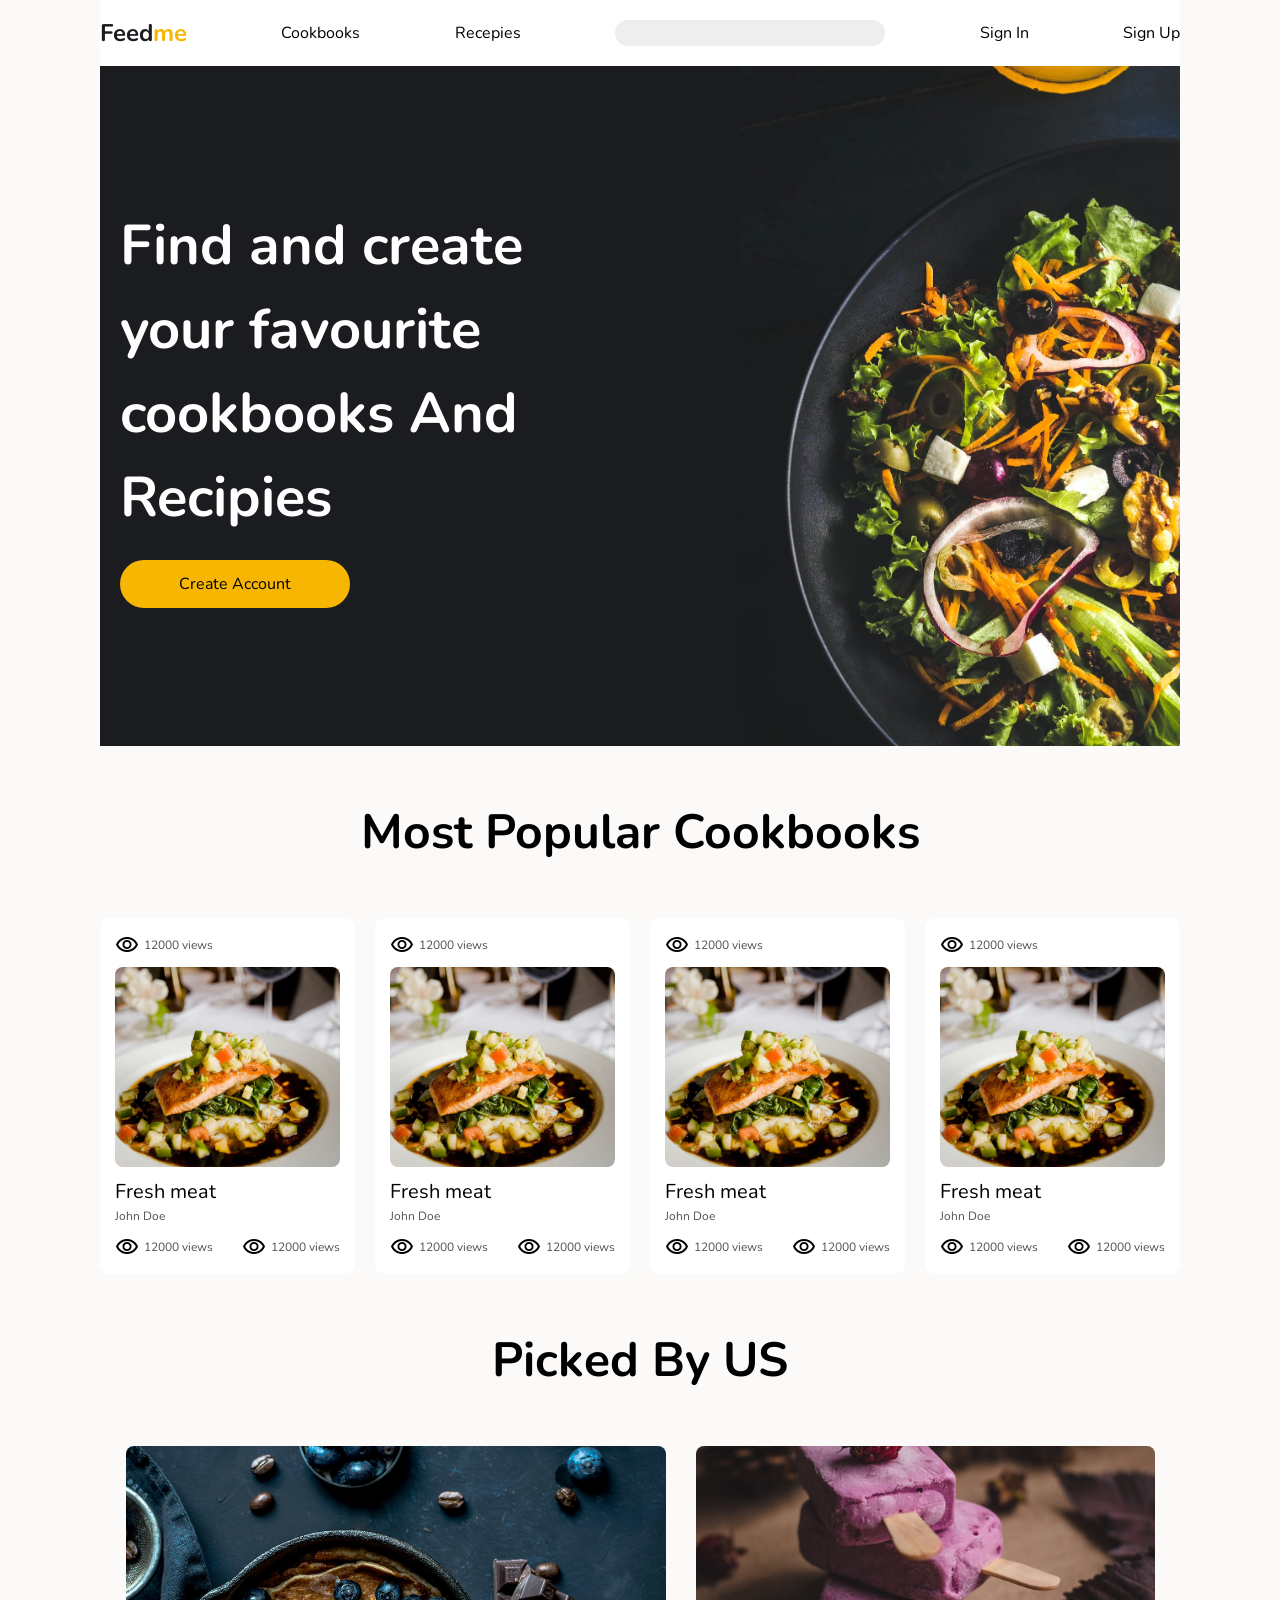
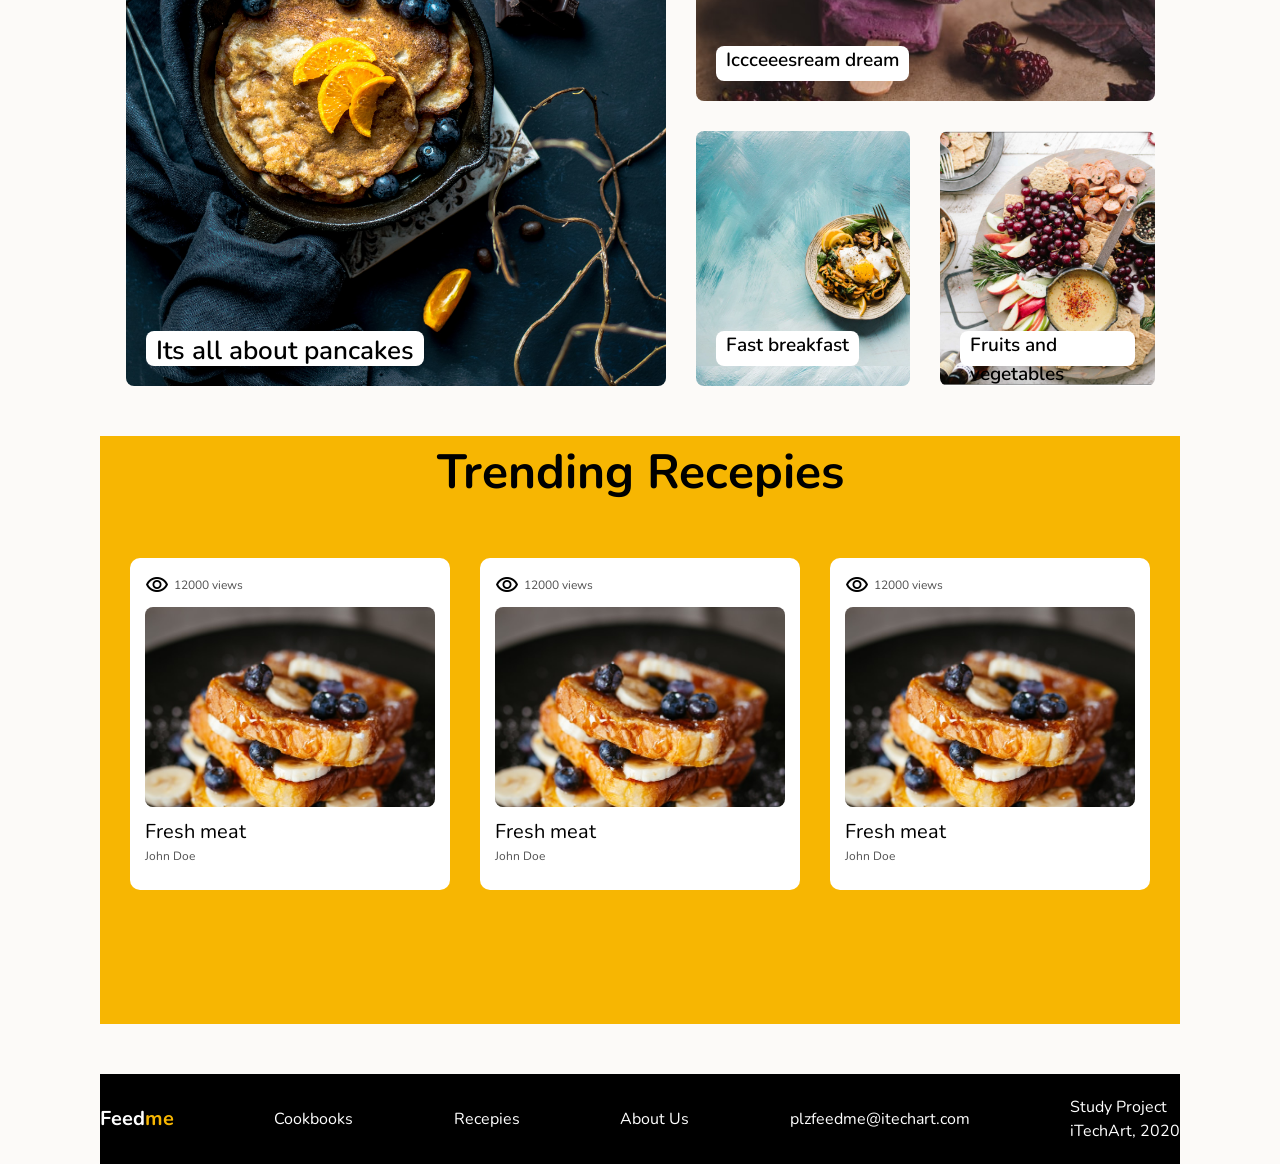
==== commit 412b27c1: "Merge 56c2673bb0e9fc29648c031db78782a56e6a2927 into 250e5408f800319b5934460c45653bf5d6b40a29" ====
--- a/mainPage.html
+++ b/mainPage.html
@@ -17,12 +17,12 @@
     />
     <meta name="viewport" content="width=device-width" />
   </head>
-  <body class="body-main-page">
-    <div class="container-main-page">
+  <body>
+    <div class="container">
       <div class="main-page">
         <div class="navbar">
           <div class="navbar__items">
-            <div class="logo">
+            <div class="logo logo--small">
               <span class="logo__feed">Feed</span
               ><span class="logo__me">me</span>
             </div>
@@ -283,7 +283,7 @@
             </div>
           </div>
           <div class="footer link-text--footer">
-            <div class="logo logo--footer">
+            <div class="logo logo--footer logo--small">
               <span class="logo__feed">Feed</span
               ><span class="logo__me">me</span>
             </div>
--- a/styles/styles.css
+++ b/styles/styles.css
@@ -1,15 +1,3 @@
-.body-main-page {
-  display: flex;
-  justify-content: center;
-}
-
-.container-main-page {
-  display: flex;
-  min-height: 100%;
-  overflow: hidden;
-  flex-direction: column;
-}
-
 .main-page {
   font-family: Nunito;
   background-color: #fcfaf8;
@@ -27,9 +15,16 @@
   column-gap: 20px;
 }
 .logo {
-  font-size: 24px;
   font-weight: 700;
   color: #1b1c20;
+}
+
+.logo--small {
+  font-size: 24px;
+}
+
+.logo--large {
+  font-size: 50px;
 }
 
 .logo__me {
